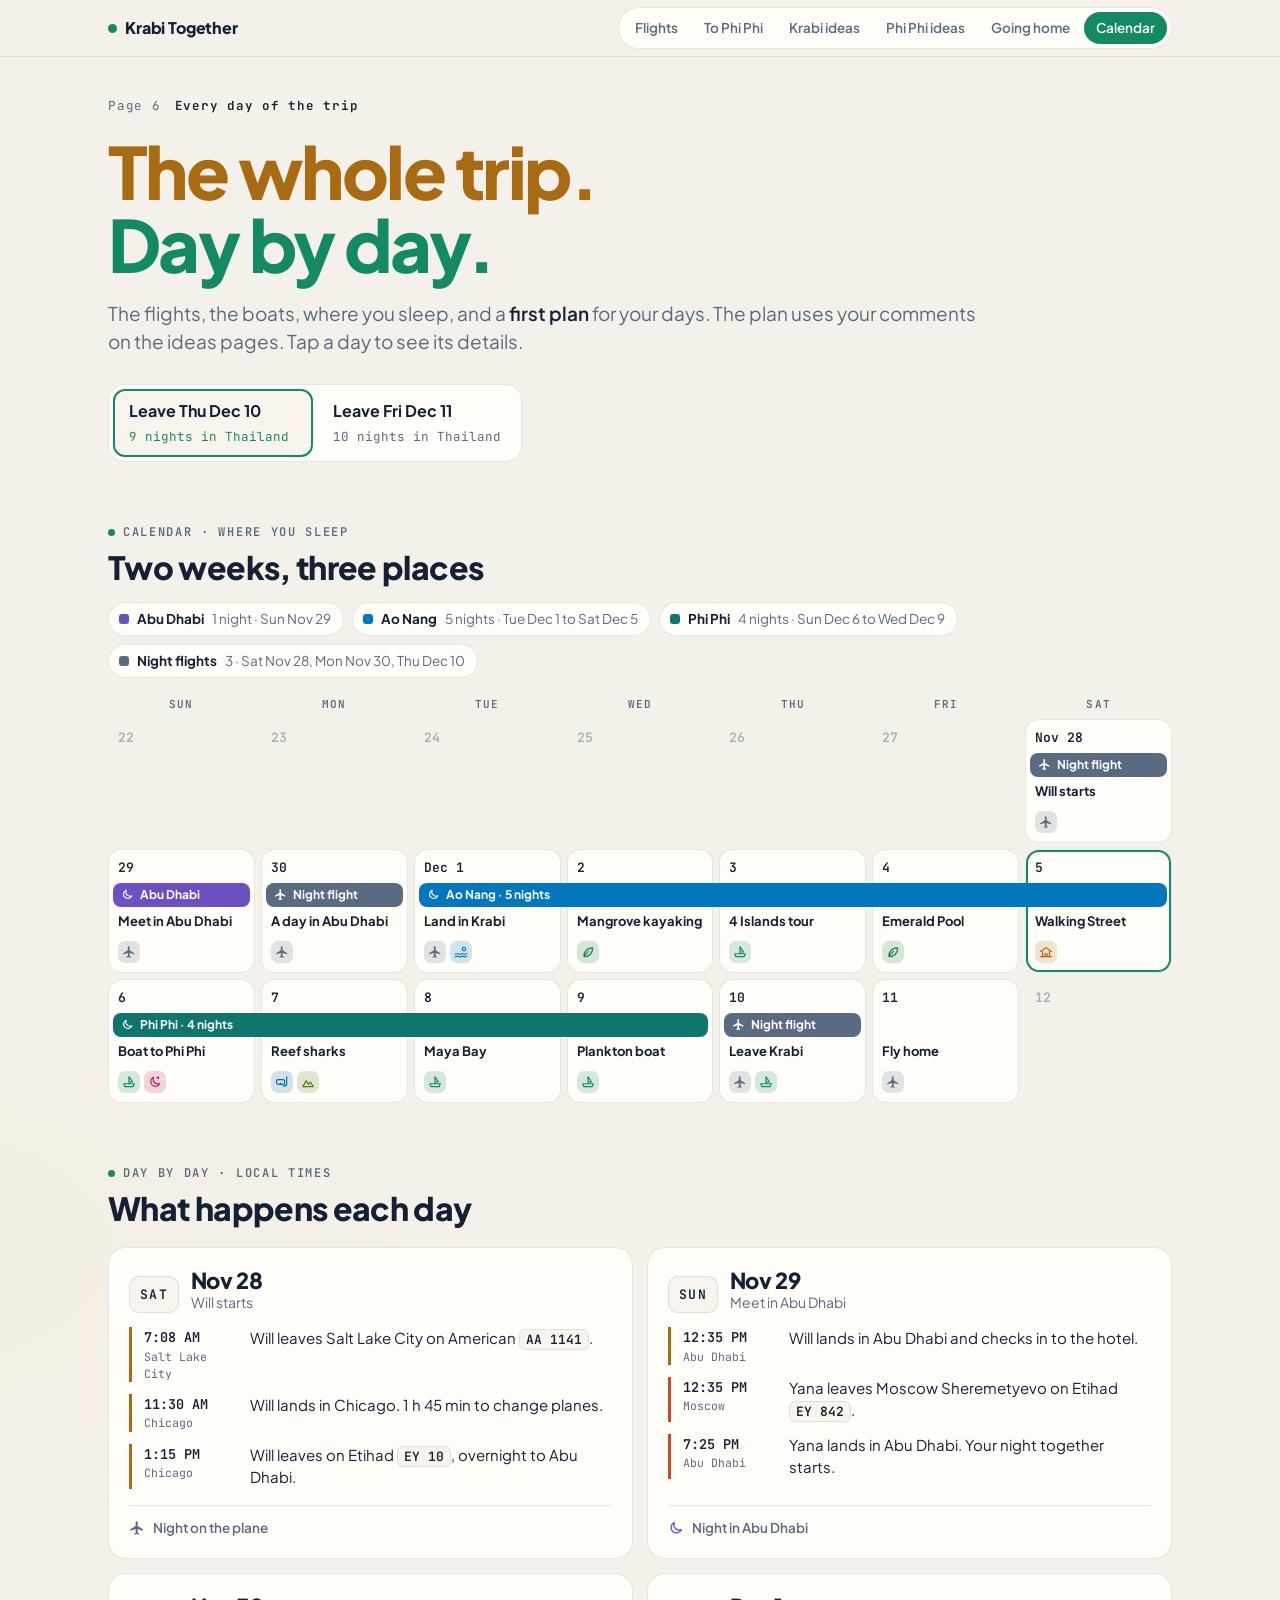
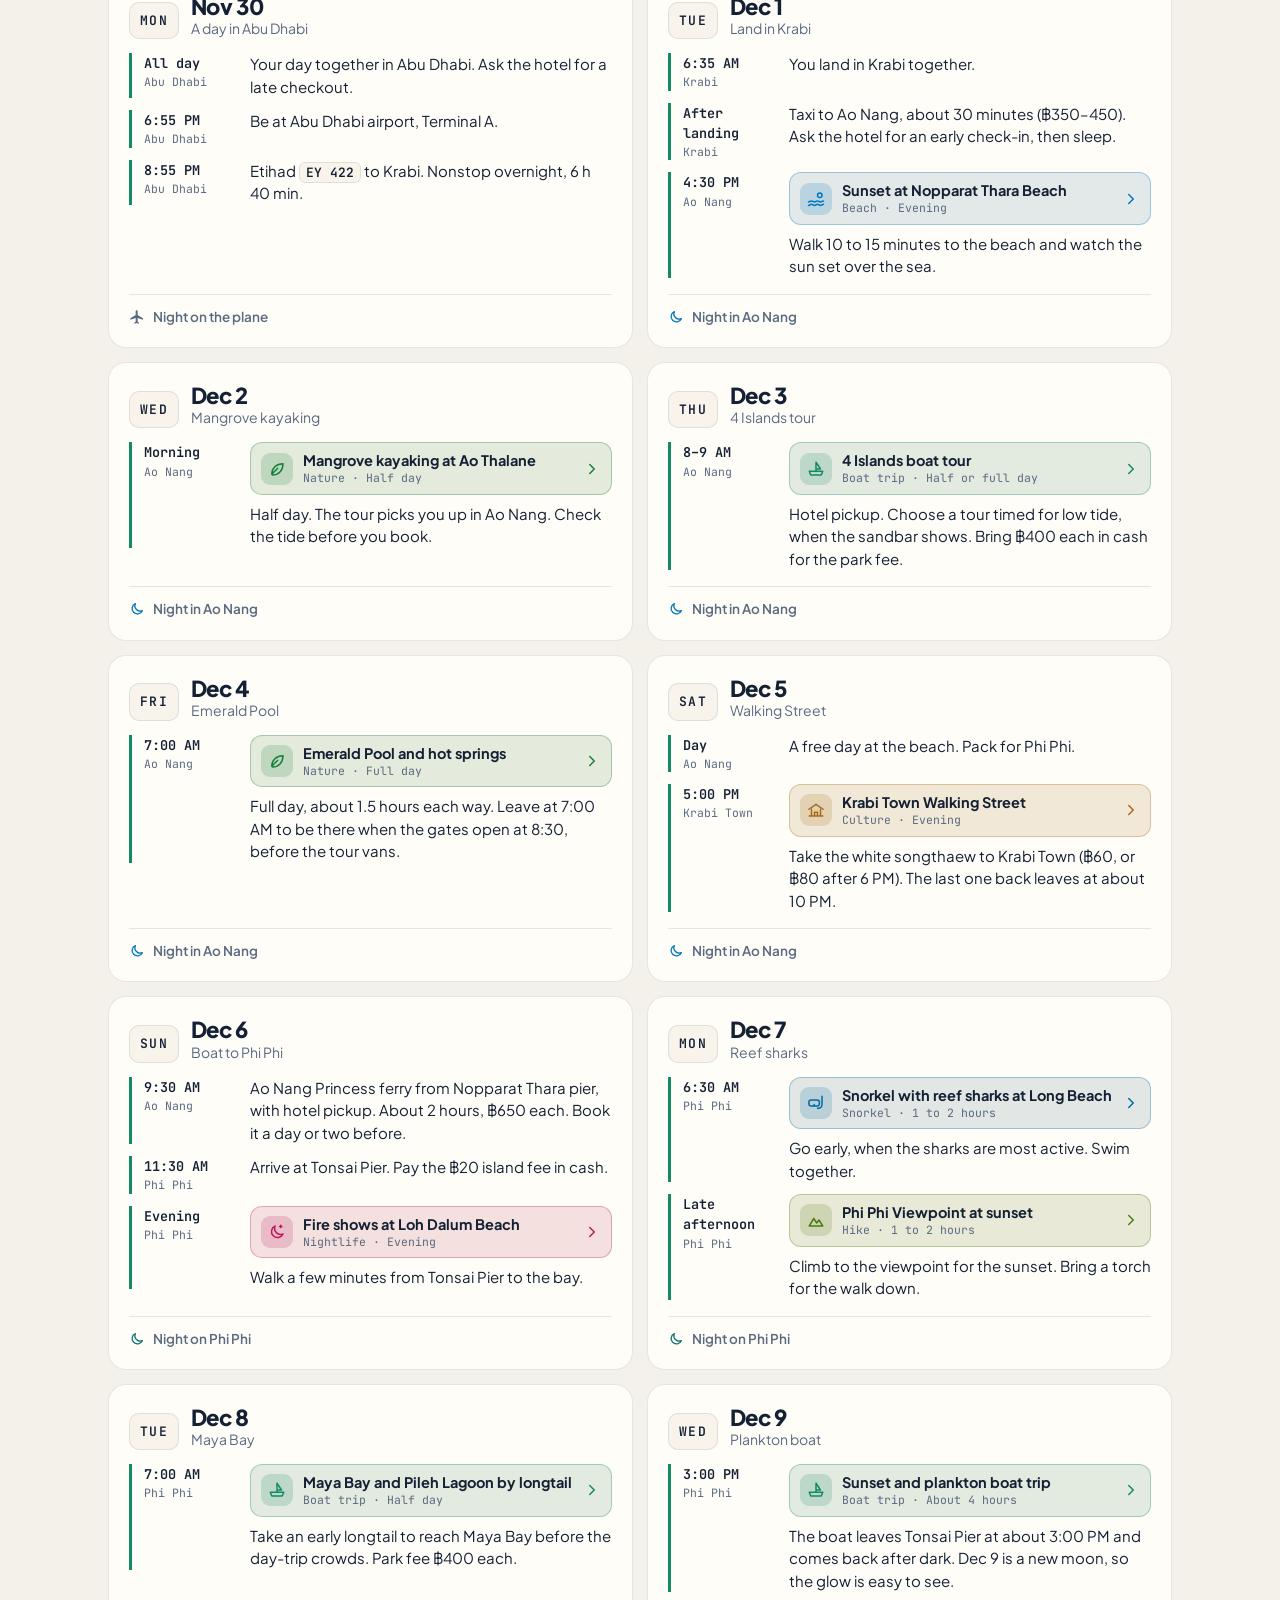
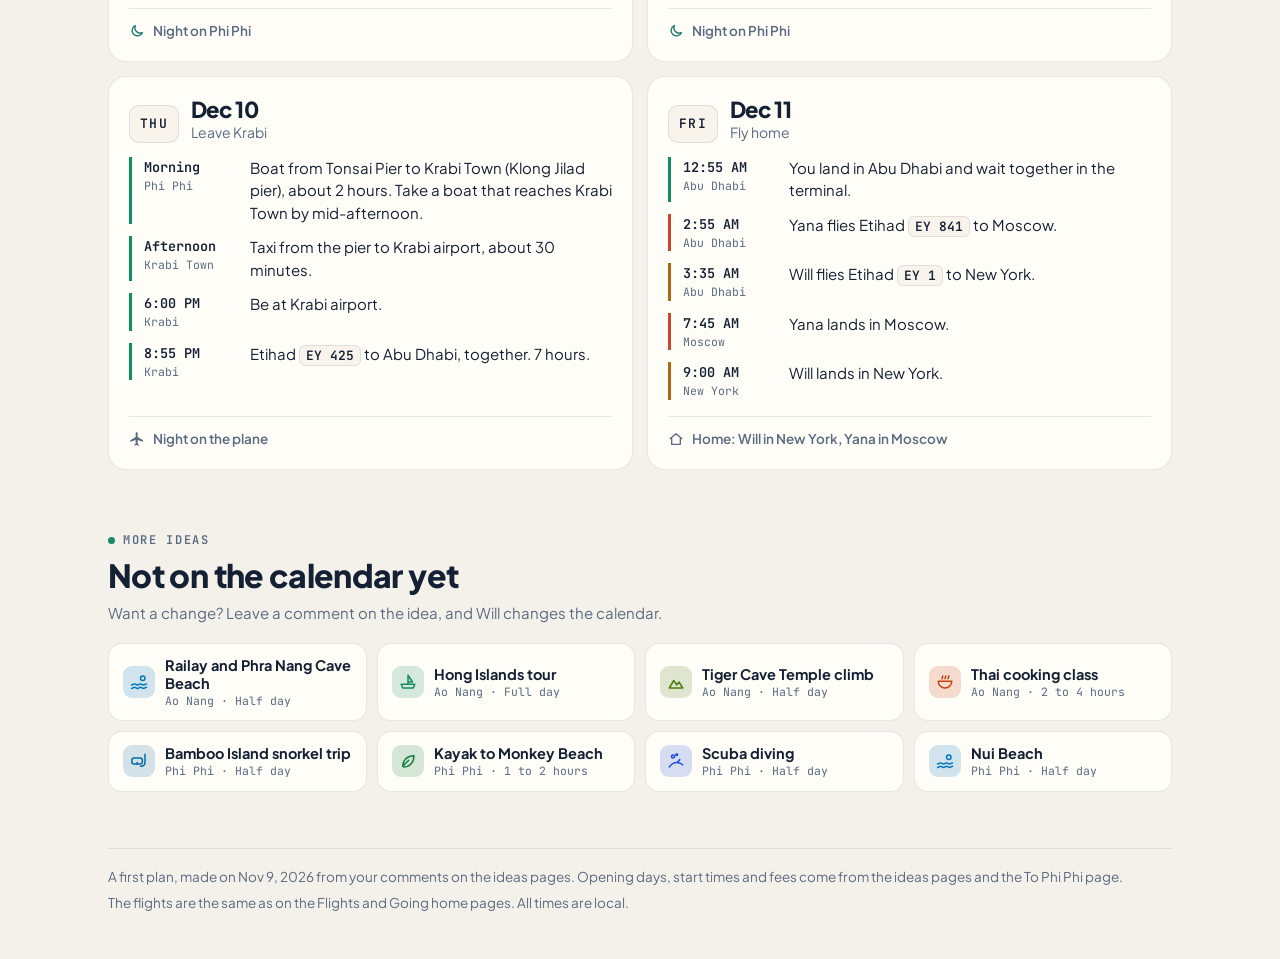
==== calendar.html @ 2e509f2d "Add a trip calendar page as the sixth tab calendar.html shows every day from Sat Nov 28 to the fligh" ====
<!DOCTYPE html>
<html lang="en">
<head>
<meta charset="UTF-8">
<meta name="viewport" content="width=device-width, initial-scale=1">
<meta name="color-scheme" content="dark light">
<meta name="robots" content="noindex, nofollow">
<title>Trip Calendar</title>
<link rel="preconnect" href="https://fonts.googleapis.com">
<link rel="preconnect" href="https://fonts.gstatic.com" crossorigin>
<link href="https://fonts.googleapis.com/css2?family=JetBrains+Mono:wght@400;600&family=Plus+Jakarta+Sans:wght@400;500;600;700;800&display=swap" rel="stylesheet">
<style>
  :root {
    --bg: #0a111e;
    --bg-glow: rgba(98, 227, 181, 0.07);
    --surface: #111b2c;
    --surface-2: #15223a;
    --border: rgba(255, 255, 255, 0.08);
    --text: #eaf0f8;
    --text-dim: #97a6bd;
    --will: #f5bd4f;
    --yana: #ff8466;
    --together: #62e3b5;
    --on-accent: #0a111e;
    --auh: #b69cff;
    --aonang: #4fc3f7;
    --phiphi: #2dd4bf;
    --air: #8796ad;
    --shadow: 0 18px 50px rgba(0, 0, 0, 0.35);
    --font: "Plus Jakarta Sans", ui-sans-serif, system-ui, -apple-system, "Segoe UI", sans-serif;
    --mono: "JetBrains Mono", ui-monospace, SFMono-Regular, Menlo, monospace;
  }
  @media (prefers-color-scheme: light) {
    :root {
      --bg: #f4f1ea;
      --bg-glow: rgba(19, 138, 100, 0.08);
      --surface: #fffdf8;
      --surface-2: #f8f4ec;
      --border: rgba(20, 32, 51, 0.10);
      --text: #142033;
      --text-dim: #5a6a80;
      --will: #a86b12;
      --yana: #c8492d;
      --together: #138a64;
      --on-accent: #ffffff;
      --auh: #6d4fc2;
      --aonang: #0277bd;
      --phiphi: #0f766e;
      --air: #5a6a80;
      --shadow: 0 18px 50px rgba(20, 32, 51, 0.12);
    }
  }

  * { box-sizing: border-box; }
  html { -webkit-text-size-adjust: 100%; }
  body {
    margin: 0; font-family: var(--font); color: var(--text); line-height: 1.5; padding-bottom: 40px;
    background:
      radial-gradient(1100px 520px at 78% -8%, var(--bg-glow), transparent 70%),
      radial-gradient(800px 420px at -10% 30%, rgba(245, 189, 79, 0.05), transparent 70%),
      var(--bg);
  }
  a { color: inherit; }
  button { font: inherit; }
  .wrap { max-width: 1120px; margin: 0 auto; padding: 0 16px; }
  @media (min-width: 720px) { .wrap { padding: 0 28px; } }
  h1, h2, h3 { margin: 0; letter-spacing: -0.02em; }
  h2 { font-size: clamp(24px, 3vw, 32px); font-weight: 800; line-height: 1.15; }
  code { font-family: var(--mono); font-size: 0.86em; font-weight: 600; padding: 1px 6px; border-radius: 6px; background: var(--surface-2); border: 1px solid var(--border); white-space: nowrap; }
  .section-label {
    display: inline-flex; align-items: center; gap: 8px;
    margin: 0 0 8px; font-family: var(--mono); font-size: 12px; font-weight: 600;
    letter-spacing: 0.14em; text-transform: uppercase; color: var(--text-dim);
  }
  .section-label::before { content: ""; width: 7px; height: 7px; border-radius: 50%; background: var(--together); }
  section { margin-top: 56px; min-width: 0; }
  .note { margin: 8px 0 0; max-width: 62ch; font-size: 15px; color: var(--text-dim); }

  /* Site nav (same on every page) */
  .site-nav { position: sticky; top: 0; z-index: 20; background: color-mix(in srgb, var(--bg) 82%, transparent); -webkit-backdrop-filter: blur(12px); backdrop-filter: blur(12px); border-bottom: 1px solid var(--border); }
  .site-nav__inner { display: flex; align-items: center; gap: 12px; height: 56px; }
  .brand { flex: none; font-weight: 800; letter-spacing: -0.01em; text-decoration: none; white-space: nowrap; }
  .brand::before { content: ""; display: inline-block; width: 9px; height: 9px; border-radius: 50%; background: var(--together); margin-right: 8px; vertical-align: 1px; }
  .tabs { margin-left: auto; min-width: 0; display: flex; gap: 2px; padding: 4px; border-radius: 999px; background: var(--surface); border: 1px solid var(--border); overflow-x: auto; scrollbar-width: none; }
  .tabs::-webkit-scrollbar { display: none; }
  .tabs a { flex: none; padding: 6px 12px; border-radius: 999px; font-size: 13.5px; font-weight: 600; text-decoration: none; color: var(--text-dim); white-space: nowrap; }
  .tabs a:hover { color: var(--text); }
  .tabs a[aria-current="page"] { background: var(--together); color: var(--on-accent); }
  @media (max-width: 760px) { .brand span { display: none; } }

  /* Hero */
  .hero { padding: 40px 0 0; }
  .kicker { margin: 0 0 18px; display: flex; flex-wrap: wrap; gap: 8px 14px; align-items: center; font-family: var(--mono); font-size: 12.5px; letter-spacing: 0.06em; color: var(--text-dim); }
  .kicker b { color: var(--text); font-weight: 600; }
  h1 { font-size: clamp(38px, 6.4vw, 72px); font-weight: 800; line-height: 1.02; letter-spacing: -0.035em; max-width: 16ch; }
  h1 .a { color: var(--will); }
  h1 .b { color: var(--together); }
  h1 .a, h1 .b { display: block; } /* one phrase per line, never one word alone */
  .lead { margin: 18px 0 0; max-width: 62ch; font-size: clamp(16px, 1.6vw, 19px); color: var(--text-dim); }
  .lead b { color: var(--text); font-weight: 600; }

  /* Leave Thursday or Friday (same switch as the Going home page) */
  .daypick { margin-top: 28px; display: inline-grid; grid-template-columns: repeat(2, minmax(0, 1fr)); gap: 4px; padding: 4px; border-radius: 16px; background: var(--surface); border: 1px solid var(--border); max-width: 100%; }
  .daypick button { cursor: pointer; text-align: left; padding: 10px 16px; border-radius: 12px; border: 0; color: var(--text-dim); background: transparent; min-width: 0; }
  .daypick button b { display: block; font-size: 16px; color: var(--text); font-weight: 700; }
  .daypick button span { font-family: var(--mono); font-size: 12.5px; }
  .daypick button[aria-pressed="true"] { background: var(--surface-2); box-shadow: inset 0 0 0 2px var(--together); }
  .daypick button[aria-pressed="true"] span { color: var(--together); }
  @media (max-width: 559px) {
    .daypick { display: grid; width: 100%; }
    .daypick button { padding: 10px 12px; }
    .daypick button span { font-size: 11.5px; white-space: nowrap; }
  }

  /* Places: the color of each night's band */
  .place-air { --c: var(--air); }
  .place-auh { --c: var(--auh); }
  .place-aonang { --c: var(--aonang); }
  .place-phiphi { --c: var(--phiphi); }
  .place-home { --c: var(--text-dim); }
  .stays { list-style: none; margin: 16px 0 0; padding: 0; display: flex; flex-wrap: wrap; gap: 8px; }
  .stays li { min-width: 0; display: inline-flex; align-items: center; gap: 8px; padding: 6px 12px 6px 10px; border-radius: 999px; background: var(--surface); border: 1px solid var(--border); font-size: 13.5px; }
  .stays i { flex: none; width: 10px; height: 10px; border-radius: 3px; background: var(--c); }
  .stays span { color: var(--text-dim); }
  .stays em { font-style: normal; }
  @media (max-width: 639px) { .stays em { display: none; } } /* the dates show in the calendar right below */

  /* Calendar grid. Cells and night bands share grid row 1, so a band lies across its cells under the dates. */
  .cal { margin-top: 18px; display: grid; gap: 6px; }
  .cal__head, .week { display: grid; grid-template-columns: repeat(7, minmax(0, 1fr)); gap: 6px; }
  .cal__head span { font-family: var(--mono); font-size: 11px; font-weight: 600; letter-spacing: 0.1em; text-transform: uppercase; color: var(--text-dim); text-align: center; }
  .week { --pad: 9px; --date-h: 18px; --band-h: 24px; --gap: 6px; }
  .cell {
    grid-row: 1; min-width: 0; min-height: 124px; padding: var(--pad); display: flex; flex-direction: column; gap: var(--gap);
    border-radius: 14px; border: 1px solid var(--border); background: var(--surface); color: var(--text); text-decoration: none;
    transition: border-color 0.15s ease, transform 0.15s ease;
  }
  a.cell:hover { border-color: color-mix(in srgb, var(--together) 55%, transparent); transform: translateY(-1px); }
  .cell--off { background: transparent; border-color: transparent; color: var(--text-dim); opacity: 0.5; }
  .cell--today { box-shadow: inset 0 0 0 2px var(--together); }
  .cell__date { flex: none; height: var(--date-h); line-height: var(--date-h); font-family: var(--mono); font-size: 13px; font-weight: 600; white-space: nowrap; overflow: hidden; }
  .cell__space { flex: none; height: var(--band-h); }
  .cell__title { font-size: 13px; font-weight: 700; line-height: 1.25; overflow-wrap: break-word; }
  .cell__icons { margin-top: auto; display: flex; flex-wrap: wrap; gap: 4px; }
  .ico { --c: var(--text-dim); width: 22px; height: 22px; border-radius: 7px; display: grid; place-items: center; background: color-mix(in srgb, var(--c) 18%, transparent); color: var(--c); }
  .ico svg { width: 14px; height: 14px; }
  .band {
    grid-row: 1; align-self: start; z-index: 1; pointer-events: none; min-width: 0;
    height: var(--band-h); margin: calc(1px + var(--pad) + var(--date-h) + var(--gap)) 5px 0; padding: 0 8px;
    display: flex; align-items: center; gap: 6px; border-radius: 8px; background: var(--c); color: var(--on-accent);
    font-size: 12px; font-weight: 700; white-space: nowrap; overflow: hidden;
  }
  .band svg { flex: none; width: 13px; height: 13px; }
  .band__label { overflow: hidden; text-overflow: ellipsis; }
  @media (max-width: 999px) { .band--one { justify-content: center; padding: 0; } .band--one .band__label { display: none; } }
  @media (max-width: 639px) {
    .cal, .cal__head, .week { gap: 3px; }
    .week { --pad: 4px; --date-h: 16px; --band-h: 18px; --gap: 4px; }
    .cal__head span { font-size: 9.5px; letter-spacing: 0.04em; }
    .cell { min-height: 76px; border-radius: 9px; }
    .cell__date { font-size: 11px; }
    .cell__title { display: none; }
    .cell__icons { gap: 2px; }
    .ico { width: 16px; height: 16px; border-radius: 5px; }
    .ico svg { width: 11px; height: 11px; }
    .band { margin-inline: 2px; padding: 0 5px; gap: 4px; border-radius: 6px; font-size: 10.5px; }
    .band svg { width: 11px; height: 11px; }
  }

  /* Day by day */
  .day-grid { margin-top: 20px; display: grid; grid-template-columns: 1fr; gap: 14px; }
  @media (min-width: 900px) { .day-grid { grid-template-columns: repeat(2, minmax(0, 1fr)); } }
  .day { min-width: 0; padding: 20px; border-radius: 18px; background: var(--surface); border: 1px solid var(--border); display: flex; flex-direction: column; scroll-margin-top: 72px; }
  .day:target { border-color: var(--together); box-shadow: 0 0 0 1px var(--together); }
  .day header { display: grid; grid-template-columns: auto 1fr; column-gap: 12px; align-items: end; margin-bottom: 14px; }
  .day__dow { grid-row: span 2; font-family: var(--mono); font-weight: 600; font-size: 13px; letter-spacing: 0.1em; text-transform: uppercase; padding: 8px 10px; border-radius: 10px; background: var(--surface-2); border: 1px solid var(--border); }
  .day__date { font-size: 22px; font-weight: 800; letter-spacing: -0.02em; line-height: 1.1; }
  .day__title { color: var(--text-dim); font-size: 14px; }
  .events { list-style: none; margin: 0 0 16px; padding: 0; display: grid; gap: 12px; }
  .ev { display: grid; grid-template-columns: 96px minmax(0, 1fr); gap: 10px; padding-left: 12px; border-left: 3px solid var(--c); }
  .ev--will { --c: var(--will); }
  .ev--yana { --c: var(--yana); }
  .ev--together { --c: var(--together); }
  .ev time { font-family: var(--mono); font-weight: 600; font-size: 13.5px; font-variant-numeric: tabular-nums; }
  .ev time small { display: block; color: var(--text-dim); font-weight: 400; font-size: 11.5px; }
  .ev__body { min-width: 0; display: grid; gap: 8px; align-content: start; }
  .ev p { margin: 0; font-size: 15px; overflow-wrap: break-word; }
  @media (max-width: 559px) { /* on a phone the time goes above the text, so the text and idea boxes get the full width */
    .ev { grid-template-columns: minmax(0, 1fr); gap: 6px; }
    .ev time small { display: inline; margin-left: 8px; }
  }
  .night { margin: auto 0 0; padding-top: 12px; border-top: 1px solid var(--border); display: flex; align-items: center; gap: 8px; font-size: 13.5px; font-weight: 600; color: var(--text-dim); }
  .night svg { flex: none; width: 16px; height: 16px; color: var(--c); }

  /* An idea on a day, and an idea not on the calendar yet: both open the idea and its comments */
  .idea, .chip { min-width: 0; display: flex; align-items: center; gap: 10px; text-decoration: none; color: var(--text); border-radius: 12px; }
  .idea { padding: 8px 10px; background: color-mix(in srgb, var(--c) 9%, var(--surface-2)); border: 1px solid color-mix(in srgb, var(--c) 32%, transparent); }
  .chip { padding: 12px 14px; border-radius: 14px; background: var(--surface); border: 1px solid var(--border); }
  .idea:hover, .chip:hover { border-color: color-mix(in srgb, var(--c) 65%, transparent); }
  .idea__icon { flex: none; width: 32px; height: 32px; border-radius: 9px; display: grid; place-items: center; background: color-mix(in srgb, var(--c) 18%, transparent); color: var(--c); }
  .idea__icon svg { width: 18px; height: 18px; }
  .idea__title { min-width: 0; font-size: 14.5px; font-weight: 700; line-height: 1.25; }
  .idea__title small { display: block; margin-top: 2px; font-family: var(--mono); font-size: 11.5px; font-weight: 400; color: var(--text-dim); }
  .idea__go { flex: none; margin-left: auto; color: var(--c); }
  .idea__go svg { display: block; width: 18px; height: 18px; }
  .more { margin-top: 18px; display: grid; grid-template-columns: 1fr; gap: 10px; }
  @media (min-width: 640px) { .more { grid-template-columns: repeat(2, minmax(0, 1fr)); } }
  @media (min-width: 980px) { .more { grid-template-columns: repeat(4, minmax(0, 1fr)); } }

  /* Idea tags: the same colors as the ideas pages */
  .tag-beach { --c: #4fc3f7; }
  .tag-boat-trip { --c: #62e3b5; }
  .tag-snorkel { --c: #38bdf8; }
  .tag-dive { --c: #60a5fa; }
  .tag-hike { --c: #a3e635; }
  .tag-nature { --c: #86efac; }
  .tag-culture { --c: #f5bd4f; }
  .tag-food { --c: #fb923c; }
  .tag-nightlife { --c: #f472b6; }
  @media (prefers-color-scheme: light) {
    .tag-beach { --c: #0277bd; } .tag-boat-trip { --c: #138a64; } .tag-snorkel { --c: #0369a1; } .tag-dive { --c: #1d4ed8; }
    .tag-hike { --c: #4d7c0f; } .tag-nature { --c: #15803d; } .tag-culture { --c: #a86b12; } .tag-food { --c: #c2410c; } .tag-nightlife { --c: #be185d; }
  }

  footer { margin-top: 56px; padding-top: 18px; border-top: 1px solid var(--border); color: var(--text-dim); font-size: 13.5px; }
  footer p { margin: 0 0 6px; }

  .reveal { animation: fadeUp 0.7s cubic-bezier(.2, .7, .2, 1) both; animation-delay: calc(var(--i, 0) * 90ms); }
  @keyframes fadeUp { from { opacity: 0; transform: translateY(14px); } to { opacity: 1; transform: none; } }
  @media (prefers-reduced-motion: reduce) { .reveal { animation: none; } .cell { transition: none; } }
</style>
</head>
<body>

<nav class="site-nav" aria-label="Trip pages">
  <div class="wrap site-nav__inner">
    <a class="brand" href="index.html"><span>Krabi Together</span></a>
    <div class="tabs">
      <a href="index.html">Flights</a>
      <a href="island.html">To Phi Phi</a>
      <a href="ideas-krabi.html">Krabi ideas</a>
      <a href="ideas-phiphi.html">Phi Phi ideas</a>
      <a href="home.html">Going home</a>
      <a href="calendar.html" aria-current="page">Calendar</a>
    </div>
  </div>
</nav>

<header class="hero">
  <div class="wrap">
    <p class="kicker reveal" style="--i:0"><span>Page 6</span><b>Every day of the trip</b></p>
    <h1 class="reveal" style="--i:1"><span class="a">The whole trip.</span> <span class="b">Day by day.</span></h1>
    <p class="lead reveal" style="--i:2">The flights, the boats, where you sleep, and a <b>first plan</b> for your days. The plan uses your comments on the ideas pages. Tap a day to see its details.</p>
    <div class="daypick reveal" style="--i:3" role="group" aria-label="Day you leave Krabi">
      <button type="button" data-leave="thu" aria-pressed="true"><b>Leave Thu Dec 10</b><span>9 nights in Thailand</span></button>
      <button type="button" data-leave="fri" aria-pressed="false"><b>Leave Fri Dec 11</b><span>10 nights in Thailand</span></button>
    </div>
  </div>
</header>

<main class="wrap">
  <section id="calendar" aria-labelledby="cal-title">
    <p class="section-label">Calendar · where you sleep</p>
    <h2 id="cal-title">Two weeks, three places</h2>
    <ul class="stays" id="stays"></ul>
    <div class="cal" id="cal"></div>
  </section>

  <section aria-labelledby="days-title">
    <p class="section-label">Day by day · local times</p>
    <h2 id="days-title">What happens each day</h2>
    <div class="day-grid" id="days"></div>
  </section>

  <section aria-labelledby="more-title">
    <p class="section-label">More ideas</p>
    <h2 id="more-title">Not on the calendar yet</h2>
    <p class="note">Want a change? Leave a comment on the idea, and Will changes the calendar.</p>
    <div class="more" id="more"></div>
  </section>

  <footer>
    <p>A first plan, made on Nov 9, 2026 from your comments on the ideas pages. Opening days, start times and fees come from the ideas pages and the To Phi Phi page.</p>
    <p>The flights are the same as on the Flights and Going home pages. All times are local.</p>
  </footer>
</main>

<script>
(() => {
  'use strict';
  const log = (...a) => console.log('[calendar]', ...a);
  const fail = (...a) => console.error('[calendar]', ...a);
  const boot = performance.now();
  log('init: start');
  const tabs = document.querySelector('.tabs'), current = tabs && tabs.querySelector('[aria-current="page"]');
  if (current) tabs.scrollLeft = current.offsetLeft - (tabs.clientWidth - current.clientWidth) / 2;

  // ---------- Facts ----------
  const DAY_MS = 86400000;
  const TZ = { SLC: 'America/Denver', ORD: 'America/Chicago', SVO: 'Europe/Moscow', AUH: 'Asia/Dubai', KBV: 'Asia/Bangkok', JFK: 'America/New_York' };
  const CITY = { SLC: 'Salt Lake City', ORD: 'Chicago', SVO: 'Moscow', AUH: 'Abu Dhabi', KBV: 'Krabi', JFK: 'New York' };
  const PLACES = {
    air: { name: 'Night flight', night: 'Night on the plane' },
    auh: { name: 'Abu Dhabi', night: 'Night in Abu Dhabi' },
    aonang: { name: 'Ao Nang', night: 'Night in Ao Nang' },
    phiphi: { name: 'Phi Phi', night: 'Night on Phi Phi' },
  };
  // slug: [ideas page, title, tag, time], as on ideas-krabi.html and ideas-phiphi.html.
  const IDEAS = {
    'railay': ['krabi', 'Railay and Phra Nang Cave Beach', 'Beach', 'Half day'],
    'four-islands': ['krabi', '4 Islands boat tour', 'Boat trip', 'Half or full day'],
    'hong-islands': ['krabi', 'Hong Islands tour', 'Boat trip', 'Full day'],
    'tiger-cave-temple': ['krabi', 'Tiger Cave Temple climb', 'Hike', 'Half day'],
    'emerald-pool': ['krabi', 'Emerald Pool and hot springs', 'Nature', 'Full day'],
    'walking-street': ['krabi', 'Krabi Town Walking Street', 'Culture', 'Evening'],
    'mangrove-kayak': ['krabi', 'Mangrove kayaking at Ao Thalane', 'Nature', 'Half day'],
    'cooking-class': ['krabi', 'Thai cooking class', 'Food', '2 to 4 hours'],
    'nopparat-thara-sunset': ['krabi', 'Sunset at Nopparat Thara Beach', 'Beach', 'Evening'],
    'maya-bay-pileh': ['phiphi', 'Maya Bay and Pileh Lagoon by longtail', 'Boat trip', 'Half day'],
    'viewpoint-sunset': ['phiphi', 'Phi Phi Viewpoint at sunset', 'Hike', '1 to 2 hours'],
    'bamboo-island': ['phiphi', 'Bamboo Island snorkel trip', 'Snorkel', 'Half day'],
    'monkey-beach-kayak': ['phiphi', 'Kayak to Monkey Beach', 'Nature', '1 to 2 hours'],
    'scuba-diving': ['phiphi', 'Scuba diving', 'Dive', 'Half day'],
    'long-beach-snorkel': ['phiphi', 'Snorkel with reef sharks at Long Beach', 'Snorkel', '1 to 2 hours'],
    'loh-dalum-fire-show': ['phiphi', 'Fire shows at Loh Dalum Beach', 'Nightlife', 'Evening'],
    'sunset-plankton': ['phiphi', 'Sunset and plankton boat trip', 'Boat trip', 'About 4 hours'],
    'nui-beach': ['phiphi', 'Nui Beach', 'Beach', 'Half day'],
  };

  // Flights in UTC, the same as on the Flights page. Each flight gives two events: it leaves, and it lands.
  const OUT_FLIGHTS = [
    { who: 'will', flight: 'AA 1141', from: 'SLC', to: 'ORD', dep: '2026-11-28T14:08:00Z', arr: '2026-11-28T17:30:00Z',
      depText: 'Will leaves Salt Lake City on American <code>AA 1141</code>.', arrText: 'Will lands in Chicago. 1 h 45 min to change planes.' },
    { who: 'will', flight: 'EY 10', from: 'ORD', to: 'AUH', dep: '2026-11-28T19:15:00Z', arr: '2026-11-29T08:35:00Z',
      depText: 'Will leaves on Etihad <code>EY 10</code>, overnight to Abu Dhabi.', arrText: 'Will lands in Abu Dhabi and checks in to the hotel.' },
    { who: 'yana', flight: 'EY 842', from: 'SVO', to: 'AUH', dep: '2026-11-29T09:35:00Z', arr: '2026-11-29T15:25:00Z',
      depText: 'Yana leaves Moscow Sheremetyevo on Etihad <code>EY 842</code>.', arrText: 'Yana lands in Abu Dhabi. Your night together starts.' },
    { who: 'together', flight: 'EY 422', from: 'AUH', to: 'KBV', dep: '2026-11-30T16:55:00Z', arr: '2026-11-30T23:35:00Z',
      depText: 'Etihad <code>EY 422</code> to Krabi. Nonstop overnight, 6 h 40 min.', arrText: 'You land in Krabi together.' },
  ];

  // The days between the flights: a first plan from your comments on the ideas pages (Nov 7).
  // Walking Street is open Friday to Sunday only. Dec 9 is a new moon, the best night for the plankton glow.
  const PLAN = [
    { t: '2026-11-30T10:00:00+04:00', label: 'All day', tz: 'AUH', text: 'Your day together in Abu Dhabi. Ask the hotel for a late checkout.' },
    { t: '2026-11-30T18:55:00+04:00', tz: 'AUH', text: 'Be at Abu Dhabi airport, Terminal A.' },
    { t: '2026-12-01T07:15:00+07:00', label: 'After landing', tz: 'KBV', where: 'Krabi', text: 'Taxi to Ao Nang, about 30 minutes (฿350–450). Ask the hotel for an early check-in, then sleep.' },
    { t: '2026-12-01T16:30:00+07:00', tz: 'KBV', where: 'Ao Nang', idea: 'nopparat-thara-sunset', text: 'Walk 10 to 15 minutes to the beach and watch the sun set over the sea.' },
    { t: '2026-12-02T09:00:00+07:00', label: 'Morning', tz: 'KBV', where: 'Ao Nang', idea: 'mangrove-kayak', text: 'Half day. The tour picks you up in Ao Nang. Check the tide before you book.' },
    { t: '2026-12-03T08:00:00+07:00', label: '8–9 AM', tz: 'KBV', where: 'Ao Nang', idea: 'four-islands', text: 'Hotel pickup. Choose a tour timed for low tide, when the sandbar shows. Bring ฿400 each in cash for the park fee.' },
    { t: '2026-12-04T07:00:00+07:00', tz: 'KBV', where: 'Ao Nang', idea: 'emerald-pool', text: 'Full day, about 1.5 hours each way. Leave at 7:00 AM to be there when the gates open at 8:30, before the tour vans.' },
    { t: '2026-12-05T10:00:00+07:00', label: 'Day', tz: 'KBV', where: 'Ao Nang', text: 'A free day at the beach. Pack for Phi Phi.' },
    { t: '2026-12-05T17:00:00+07:00', tz: 'KBV', where: 'Krabi Town', idea: 'walking-street', text: 'Take the white songthaew to Krabi Town (฿60, or ฿80 after 6 PM). The last one back leaves at about 10 PM.' },
    { t: '2026-12-06T09:30:00+07:00', tz: 'KBV', where: 'Ao Nang', boat: true, text: 'Ao Nang Princess ferry from Nopparat Thara pier, with hotel pickup. About 2 hours, ฿650 each. Book it a day or two before.' },
    { t: '2026-12-06T11:30:00+07:00', tz: 'KBV', where: 'Phi Phi', text: 'Arrive at Tonsai Pier. Pay the ฿20 island fee in cash.' },
    { t: '2026-12-06T20:00:00+07:00', label: 'Evening', tz: 'KBV', where: 'Phi Phi', idea: 'loh-dalum-fire-show', text: 'Walk a few minutes from Tonsai Pier to the bay.' },
    { t: '2026-12-07T06:30:00+07:00', tz: 'KBV', where: 'Phi Phi', idea: 'long-beach-snorkel', text: 'Go early, when the sharks are most active. Swim together.' },
    { t: '2026-12-07T17:00:00+07:00', label: 'Late afternoon', tz: 'KBV', where: 'Phi Phi', idea: 'viewpoint-sunset', text: 'Climb to the viewpoint for the sunset. Bring a torch for the walk down.' },
    { t: '2026-12-08T07:00:00+07:00', tz: 'KBV', where: 'Phi Phi', idea: 'maya-bay-pileh', text: 'Take an early longtail to reach Maya Bay before the day-trip crowds. Park fee ฿400 each.' },
    { t: '2026-12-09T15:00:00+07:00', tz: 'KBV', where: 'Phi Phi', idea: 'sunset-plankton', text: 'The boat leaves Tonsai Pier at about 3:00 PM and comes back after dark. Dec 9 is a new moon, so the glow is easy to see.' },
  ];

  // The last day, written for Thursday. Leaving on Friday moves all of it one day later, as on the Going home page.
  const LEAVE = [
    { t: '2026-12-10T09:00:00+07:00', label: 'Morning', tz: 'KBV', where: 'Phi Phi', boat: true, text: 'Boat from Tonsai Pier to Krabi Town (Klong Jilad pier), about 2 hours. Take a boat that reaches Krabi Town by mid-afternoon.' },
    { t: '2026-12-10T14:00:00+07:00', label: 'Afternoon', tz: 'KBV', where: 'Krabi Town', text: 'Taxi from the pier to Krabi airport, about 30 minutes.' },
    { t: '2026-12-10T18:00:00+07:00', tz: 'KBV', text: 'Be at Krabi airport.' },
    { who: 'together', flight: 'EY 425', from: 'KBV', to: 'AUH', dep: '2026-12-10T13:55:00Z', arr: '2026-12-10T20:55:00Z',
      depText: 'Etihad <code>EY 425</code> to Abu Dhabi, together. 7 hours.', arrText: 'You land in Abu Dhabi and wait together in the terminal.' },
    { who: 'yana', flight: 'EY 841', from: 'AUH', to: 'SVO', dep: '2026-12-10T22:55:00Z', arr: '2026-12-11T04:45:00Z',
      depText: 'Yana flies Etihad <code>EY 841</code> to Moscow.', arrText: 'Yana lands in Moscow.' },
    { who: 'will', flight: 'EY 1', from: 'AUH', to: 'JFK', dep: '2026-12-10T23:35:00Z', arr: '2026-12-11T14:00:00Z',
      depText: 'Will flies Etihad <code>EY 1</code> to New York.', arrText: 'Will lands in New York.' },
  ];

  // Where you sleep each night. The last day has no night: you are home.
  const NIGHTS = {
    '2026-11-28': 'air', '2026-11-29': 'auh', '2026-11-30': 'air',
    '2026-12-01': 'aonang', '2026-12-02': 'aonang', '2026-12-03': 'aonang', '2026-12-04': 'aonang', '2026-12-05': 'aonang',
    '2026-12-06': 'phiphi', '2026-12-07': 'phiphi', '2026-12-08': 'phiphi', '2026-12-09': 'phiphi',
  };
  const TITLES = {
    '2026-11-28': 'Will starts', '2026-11-29': 'Meet in Abu Dhabi', '2026-11-30': 'A day in Abu Dhabi',
    '2026-12-01': 'Land in Krabi', '2026-12-02': 'Mangrove kayaking', '2026-12-03': '4 Islands tour', '2026-12-04': 'Emerald Pool',
    '2026-12-05': 'Walking Street', '2026-12-06': 'Boat to Phi Phi', '2026-12-07': 'Reef sharks', '2026-12-08': 'Maya Bay', '2026-12-09': 'Plankton boat',
  };
  const ENDS = {
    thu: { shift: 0, nights: { '2026-12-10': 'air' }, titles: { '2026-12-10': 'Leave Krabi', '2026-12-11': 'Fly home' }, extra: [] },
    fri: {
      shift: DAY_MS,
      nights: { '2026-12-10': 'phiphi', '2026-12-11': 'air' },
      titles: { '2026-12-10': 'Free day on Phi Phi', '2026-12-11': 'Leave Krabi', '2026-12-12': 'Fly home' },
      extra: [{ t: '2026-12-10T10:00:00+07:00', label: 'All day', tz: 'KBV', where: 'Phi Phi', text: 'A free day on Phi Phi. Rest, or pick an idea from the list at the bottom.' }],
    },
  };

  // ---------- Dates ----------
  const fmtCache = new Map();
  const formatter = (tz, opts) => {
    const key = tz + JSON.stringify(opts);
    if (!fmtCache.has(key)) fmtCache.set(key, new Intl.DateTimeFormat('en-US', { timeZone: tz, ...opts }));
    return fmtCache.get(key);
  };
  const dateIn = (ts, tz) => {
    const p = Object.fromEntries(formatter(tz, { year: 'numeric', month: '2-digit', day: '2-digit' }).formatToParts(ts).map(x => [x.type, x.value]));
    return `${p.year}-${p.month}-${p.day}`;
  };
  const timeIn = (ts, tz) => formatter(tz, { hour: 'numeric', minute: '2-digit' }).format(ts);
  const noon = iso => Date.parse(iso + 'T12:00:00Z');
  const addDays = (iso, n) => new Date(noon(iso) + n * DAY_MS).toISOString().slice(0, 10);
  const weekday = iso => new Date(noon(iso)).getUTCDay(); // 0 = Sunday
  const dow = iso => formatter('UTC', { weekday: 'short' }).format(noon(iso));
  const md = iso => formatter('UTC', { month: 'short', day: 'numeric' }).format(noon(iso));
  const pad = n => String(n).padStart(2, '0');
  const now = new Date();
  const today = `${now.getFullYear()}-${pad(now.getMonth() + 1)}-${pad(now.getDate())}`; // the device's own date: during the trip, the local day

  // ---------- Build one version of the trip ----------
  function build(leave) {
    const end = ENDS[leave];
    // Flights in the same shape as window.TRIP_LEGS on the Flights and Going home pages (dep and arr in ms, UTC).
    const legs = [...OUT_FLIGHTS.map(f => [f, 0]), ...LEAVE.filter(e => e.dep).map(f => [f, end.shift])]
      .map(([f, shift]) => ({ ...f, dep: Date.parse(f.dep) + shift, arr: Date.parse(f.arr) + shift }));
    const typed = (e, shift) => ({ ts: Date.parse(e.t) + shift, tz: e.tz, where: e.where, label: e.label, who: 'together', html: e.text, idea: e.idea, kind: e.boat ? 'boat' : e.idea ? 'idea' : 'note' });
    const events = [
      ...legs.flatMap(l => [
        { ts: l.dep, tz: l.from, who: l.who, html: l.depText, kind: 'flight' },
        { ts: l.arr, tz: l.to, who: l.who, html: l.arrText, kind: 'flight' },
      ]),
      ...PLAN.map(e => typed(e, 0)),
      ...end.extra.map(e => typed(e, 0)),
      ...LEAVE.filter(e => !e.dep).map(e => typed(e, end.shift)),
    ]
      .map(e => ({ ...e, date: dateIn(e.ts, TZ[e.tz]), time: e.label || timeIn(e.ts, TZ[e.tz]), where: e.where || CITY[e.tz] }))
      .sort((a, b) => a.ts - b.ts);
    const nights = { ...NIGHTS, ...end.nights }, titles = { ...TITLES, ...end.titles };
    const days = [];
    for (let d = events[0].date; d <= events[events.length - 1].date; d = addDays(d, 1)) {
      days.push({ date: d, title: titles[d] || '', night: nights[d] || null, events: events.filter(e => e.date === d) });
    }
    // A run is a stretch of nights in one place; its band shows the place and the number of nights.
    let run = 0;
    days.forEach((d, i) => { d.run = d.night ? (i > 0 && days[i - 1].night === d.night ? run : ++run) : 0; });
    days.forEach(d => { d.runNights = d.run ? days.filter(x => x.run === d.run).length : 0; });
    return { leave, days, legs };
  }

  // Rules the plan must keep. A broken rule logs an error, and krabi-trip.check.cjs fails on console errors.
  function selfCheck(trip) {
    const problems = [], placed = new Set();
    trip.days.forEach((d, i) => {
      if (!d.title) problems.push(`${d.date} has no title`);
      if (!d.night && i < trip.days.length - 1) problems.push(`${d.date} has no place to sleep`);
      d.events.forEach(e => {
        if (!e.idea) return;
        if (!IDEAS[e.idea]) problems.push(`${d.date}: no idea "${e.idea}" on the ideas pages`);
        if (placed.has(e.idea)) problems.push(`${d.date}: "${e.idea}" is on the calendar twice`);
        placed.add(e.idea);
        if (e.idea === 'walking-street' && ![5, 6, 0].includes(weekday(d.date))) problems.push(`${d.date}: Walking Street is open Friday to Sunday only`);
        const place = IDEAS[e.idea] && IDEAS[e.idea][0], night = d.night === 'air' && i > 0 ? trip.days[i - 1].night : d.night;
        if (place && night !== (place === 'krabi' ? 'aonang' : 'phiphi')) problems.push(`${d.date}: "${e.idea}" is not where you sleep that night`);
      });
    });
    if (trip.days[trip.days.length - 1].night) problems.push('the last day has a night away from home');
    problems.forEach(p => fail('self-check:', p, { leave: trip.leave }));
    log('self-check', { leave: trip.leave, days: trip.days.length, problems: problems.length });
  }

  // ---------- Icons ----------
  const ICON_PATHS = {
    'Beach': '<circle cx="17" cy="7" r="3"/><path d="M2 16c2 0 2-1.5 4-1.5S8 16 10 16s2-1.5 4-1.5 2 1.5 4 1.5 2-1.5 4-1.5M2 20.5c2 0 2-1.5 4-1.5s2 1.5 4 1.5 2-1.5 4-1.5 2 1.5 4 1.5 2-1.5 4-1.5"/>',
    'Boat trip': '<path d="M3 15l2 5h14l2-5z"/><path d="M12 3v12M12 3l6 9h-6"/>',
    'Snorkel': '<rect x="2.5" y="8" width="14" height="8" rx="3"/><path d="M9.5 16v-2M20 3v11a5 5 0 0 1-5 5h-1"/>',
    'Dive': '<circle cx="8" cy="6" r="2"/><circle cx="13" cy="3.5" r="1.2"/><path d="M3 20c3-4 6-6 10-6 3 0 5 1 8 3M14 14l3-4"/>',
    'Hike': '<path d="M3 20l6-10 4 6 3-4 5 8z"/>',
    'Nature': '<path d="M5 19C5 11 11 5 20 5c0 9-6 15-14 15M5 19l8-8"/>',
    'Culture': '<path d="M3 20h18M6 20v-9M18 20v-9M10 20v-5h4v5M2.5 11 12 4.5 21.5 11"/>',
    'Food': '<path d="M3 11h18a9 9 0 0 1-18 0zM8 7.5c0-1.2 1-2 1-3.5M12 7.5c0-1.2 1-2 1-3.5M16 7.5c0-1.2 1-2 1-3.5"/>',
    'Nightlife': '<path d="M20 14.5A8 8 0 0 1 9.5 4a8 8 0 1 0 10.5 10.5z"/><path d="M17 3v3M15.5 4.5h3"/>',
  };
  const stroke = paths => `<svg viewBox="0 0 24 24" fill="none" stroke="currentColor" stroke-width="2" stroke-linecap="round" stroke-linejoin="round" aria-hidden="true">${paths}</svg>`;
  const PLANE = '<svg viewBox="0 0 24 24" aria-hidden="true"><path fill="currentColor" d="M21 16v-2l-8-5V3.5c0-.83-.67-1.5-1.5-1.5S10 2.67 10 3.5V9l-8 5v2l8-2.5V19l-2 1.5V22l3.5-1 3.5 1v-1.5L13 19v-5.5l8 2.5z"/></svg>';
  const MOON = stroke('<path d="M20 14.5A8 8 0 0 1 9.5 4a8 8 0 1 0 10.5 10.5z"/>');
  const HOUSE = stroke('<path d="M3 11.5 12 4l9 7.5M5.5 9.5V20h13V9.5"/>');
  const CHEVRON = stroke('<path d="M9 6l6 6-6 6"/>');
  const tagIcon = tag => stroke(ICON_PATHS[tag] || ICON_PATHS.Nature);
  const tagClass = tag => `tag-${String(tag).toLowerCase().replace(/\s+/g, '-')}`;
  const esc = s => String(s).replace(/[&<>"']/g, c => ({ '&': '&amp;', '<': '&lt;', '>': '&gt;', '"': '&quot;', "'": '&#39;' })[c]);
  const ideaHref = slug => `ideas-${IDEAS[slug][0]}.html#${slug}`; // the ideas page opens this idea and its comments
  const nightText = d => (d.night ? PLACES[d.night].night : 'Home: Will in New York, Yana in Moscow');

  // ---------- Render ----------
  const $ = id => document.getElementById(id);

  function renderStays(trip) {
    const runs = [];
    trip.days.filter(d => d.night).forEach(d => {
      const last = runs[runs.length - 1];
      if (last && last.run === d.run) last.dates.push(d.date); else runs.push({ run: d.run, night: d.night, dates: [d.date] });
    });
    const when = dates => dates.length === 1 ? `${dow(dates[0])} ${md(dates[0])}` : `${dow(dates[0])} ${md(dates[0])} to ${dow(dates[dates.length - 1])} ${md(dates[dates.length - 1])}`;
    const air = runs.filter(r => r.night === 'air');
    $('stays').innerHTML = runs.filter(r => r.night !== 'air').map(r =>
      `<li class="place-${r.night}"><i></i><b>${PLACES[r.night].name}</b><span>${r.dates.length} night${r.dates.length === 1 ? '' : 's'}<em> · ${when(r.dates)}</em></span></li>`).join('')
      + `<li class="place-air"><i></i><b>Night flights</b><span>${air.length}<em> · ${air.map(r => `${dow(r.dates[0])} ${md(r.dates[0])}`).join(', ')}</em></span></li>`;
  }

  function renderCalendar(trip) {
    const byDate = new Map(trip.days.map(d => [d.date, d]));
    const first = trip.days[0].date, last = trip.days[trip.days.length - 1].date;
    const start = addDays(first, -weekday(first)), stop = addDays(last, 6 - weekday(last));
    let html = '<div class="cal__head" aria-hidden="true">' + ['Sun', 'Mon', 'Tue', 'Wed', 'Thu', 'Fri', 'Sat'].map(d => `<span>${d}</span>`).join('') + '</div>';
    for (let w = start; w <= stop; w = addDays(w, 7)) {
      const week = Array.from({ length: 7 }, (_, i) => addDays(w, i));
      html += '<div class="week">';
      week.forEach((d, i) => {
        const day = byDate.get(d);
        const label = d === first || d.endsWith('-01') ? md(d) : String(Number(d.slice(8)));
        if (!day) { html += `<span class="cell cell--off" style="grid-column:${i + 1}" aria-hidden="true"><span class="cell__date">${label}</span></span>`; return; }
        const icons = [];
        if (day.events.some(e => e.kind === 'flight')) icons.push(`<span class="ico">${PLANE}</span>`);
        if (day.events.some(e => e.kind === 'boat')) icons.push(`<span class="ico tag-boat-trip">${tagIcon('Boat trip')}</span>`);
        day.events.filter(e => e.idea).forEach(e => icons.push(`<span class="ico ${tagClass(IDEAS[e.idea][2])}">${tagIcon(IDEAS[e.idea][2])}</span>`));
        const aria = `${dow(d)} ${md(d)}: ${day.title}. ${nightText(day)}.`;
        html += `<a class="cell${d === today ? ' cell--today' : ''}" style="grid-column:${i + 1}" href="#d-${d}" aria-label="${esc(aria)}">`
          + `<span class="cell__date">${label}</span><span class="cell__space"></span><span class="cell__title">${esc(day.title)}</span><span class="cell__icons">${icons.join('')}</span></a>`;
      });
      for (let i = 0; i < 7;) {
        const day = byDate.get(week[i]);
        if (!day || !day.night) { i++; continue; }
        let span = 1;
        while (i + span < 7 && byDate.get(week[i + span]) && byDate.get(week[i + span]).run === day.run) span++;
        const label = day.night === 'air' ? PLACES.air.name : `${PLACES[day.night].name}${day.runNights > 1 ? ` · ${day.runNights} nights` : ''}`;
        html += `<span class="band place-${day.night}${span === 1 ? ' band--one' : ''}" style="grid-column:${i + 1} / span ${span}" aria-hidden="true">${day.night === 'air' ? PLANE : MOON}<span class="band__label">${esc(label)}</span></span>`;
        i += span;
      }
      html += '</div>';
    }
    $('cal').innerHTML = html;
  }

  function ideaLink(slug) {
    const [page, title, tag, time] = IDEAS[slug];
    return `<a class="idea ${tagClass(tag)}" href="${ideaHref(slug)}"><span class="idea__icon">${tagIcon(tag)}</span>`
      + `<span class="idea__title">${esc(title)}<small>${esc(tag)} · ${esc(time)}</small></span><span class="idea__go">${CHEVRON}</span></a>`;
  }

  function renderDays(trip) {
    $('days').innerHTML = trip.days.map(d => `
      <article class="day" id="d-${d.date}">
        <header><span class="day__dow">${dow(d.date)}</span><span class="day__date">${md(d.date)}</span><span class="day__title">${esc(d.title)}</span></header>
        <ol class="events">${d.events.map(e => `<li class="ev ev--${e.who}"><time>${esc(e.time)}<small>${esc(e.where)}</small></time><div class="ev__body">${e.idea ? ideaLink(e.idea) : ''}<p>${e.html}</p></div></li>`).join('')}</ol>
        <p class="night place-${d.night || 'home'}">${d.night === 'air' ? PLANE : d.night ? MOON : HOUSE}${nightText(d)}</p>
      </article>`).join('');
  }

  function renderMore(trip) {
    const placed = new Set(trip.days.flatMap(d => d.events.map(e => e.idea).filter(Boolean)));
    $('more').innerHTML = Object.keys(IDEAS).filter(slug => !placed.has(slug)).map(slug => {
      const [page, title, tag, time] = IDEAS[slug];
      return `<a class="chip ${tagClass(tag)}" href="${ideaHref(slug)}"><span class="idea__icon">${tagIcon(tag)}</span>`
        + `<span class="idea__title">${esc(title)}<small>${page === 'krabi' ? 'Ao Nang' : 'Phi Phi'} · ${esc(time)}</small></span></a>`;
    }).join('');
  }

  function render(leave, reason) {
    const t0 = performance.now();
    const trip = TRIPS[leave];
    document.querySelectorAll('[data-leave]').forEach(b => b.setAttribute('aria-pressed', String(b.dataset.leave === leave)));
    renderStays(trip);
    renderCalendar(trip);
    renderDays(trip);
    renderMore(trip);
    log('render', { leave, reason, days: trip.days.length, first: trip.days[0].date, last: trip.days[trip.days.length - 1].date, ms: Math.round(performance.now() - t0) });
  }

  // ---------- Boot ----------
  let TRIPS;
  try {
    TRIPS = { thu: build('thu'), fri: build('fri') };
    window.TRIP_CALENDAR = { trips: TRIPS, ideas: IDEAS }; // krabi-trip.check.cjs matches these to the flights and ideas pages
    Object.values(TRIPS).forEach(selfCheck);
    document.querySelectorAll('[data-leave]').forEach(b => {
      const n = TRIPS[b.dataset.leave].days.filter(d => d.night === 'aonang' || d.night === 'phiphi').length;
      b.querySelector('span').textContent = `${n} nights in Thailand`;
      b.addEventListener('click', () => render(b.dataset.leave, 'switch'));
    });
    render('thu', 'page load');
    const target = location.hash.startsWith('#d-') && document.getElementById(location.hash.slice(1));
    if (target) { target.scrollIntoView(); log('jump: from link', location.hash); } // the cards exist only after render, so the browser cannot jump by itself
    log('init: done', { today, ms: Math.round(performance.now() - boot) });
  } catch (e) {
    fail('init: failed', String(e && e.stack || e));
  }
})();
</script>
</body>
</html>
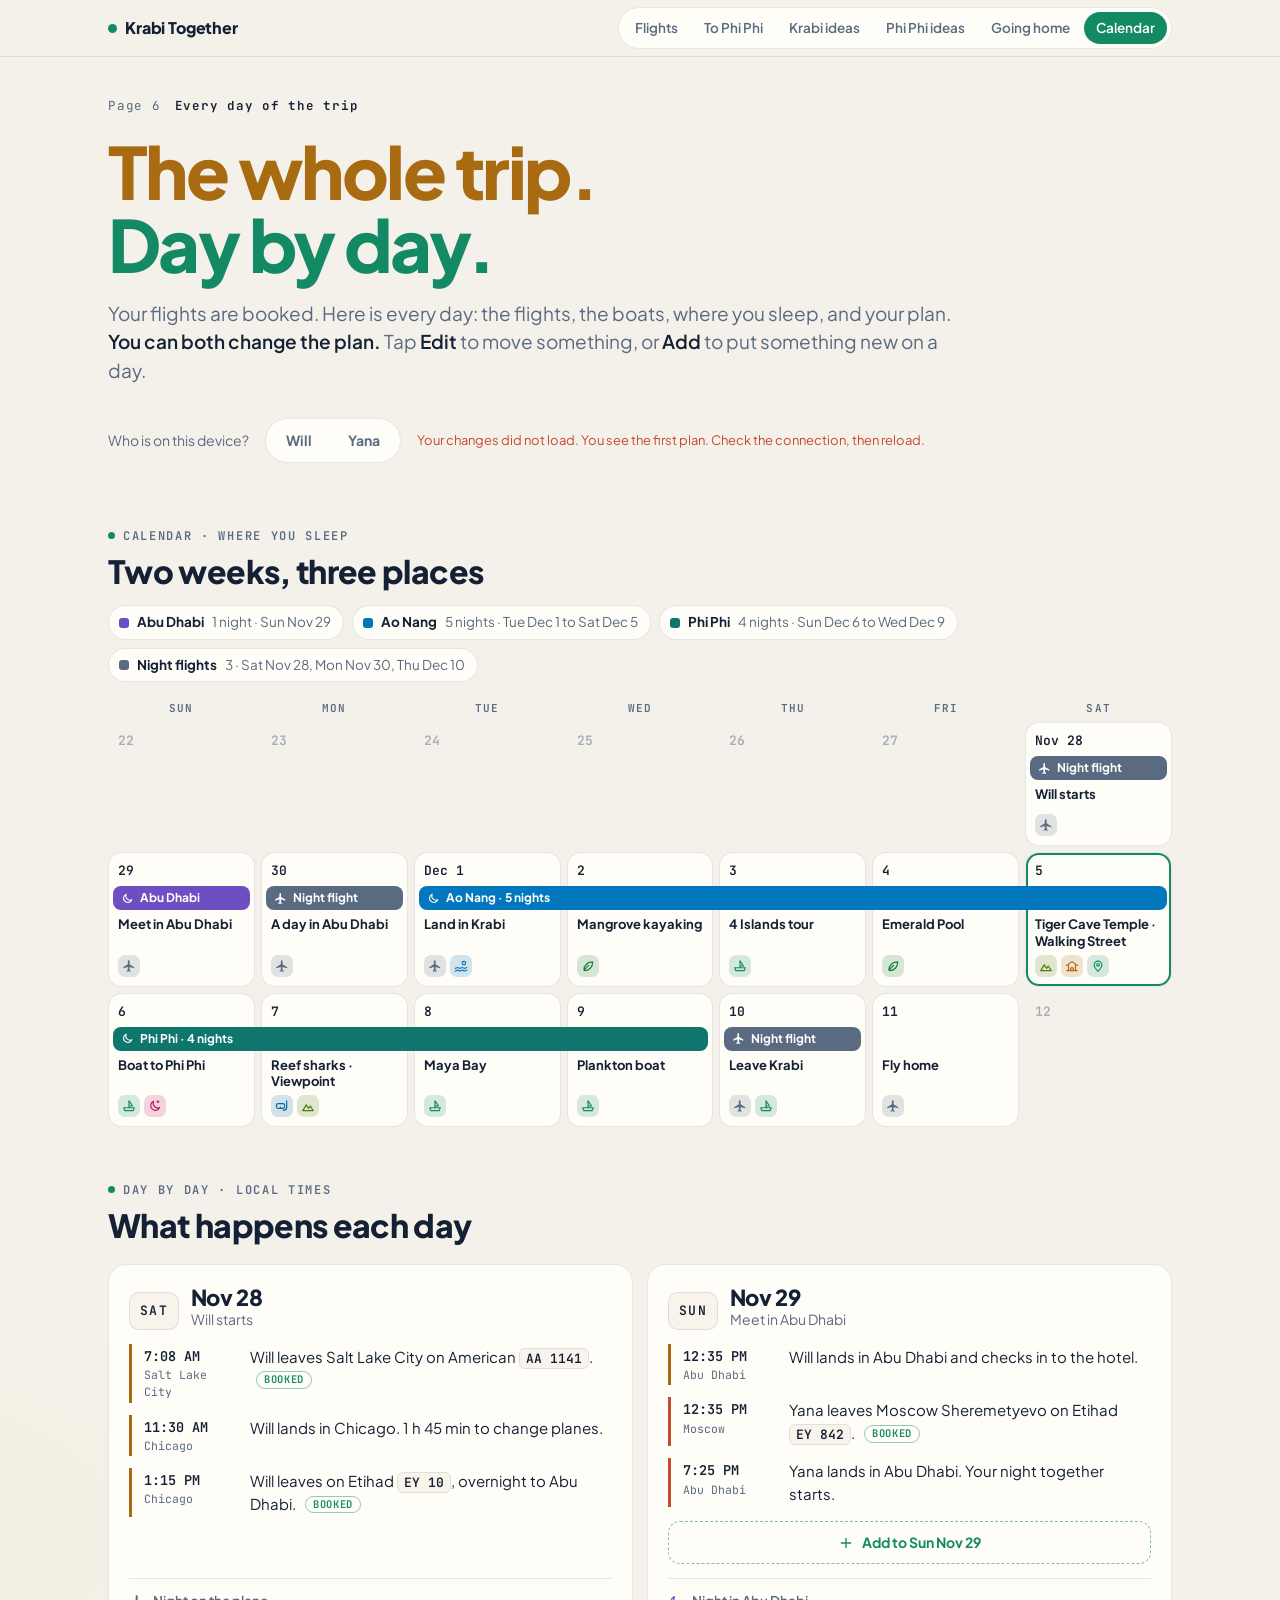
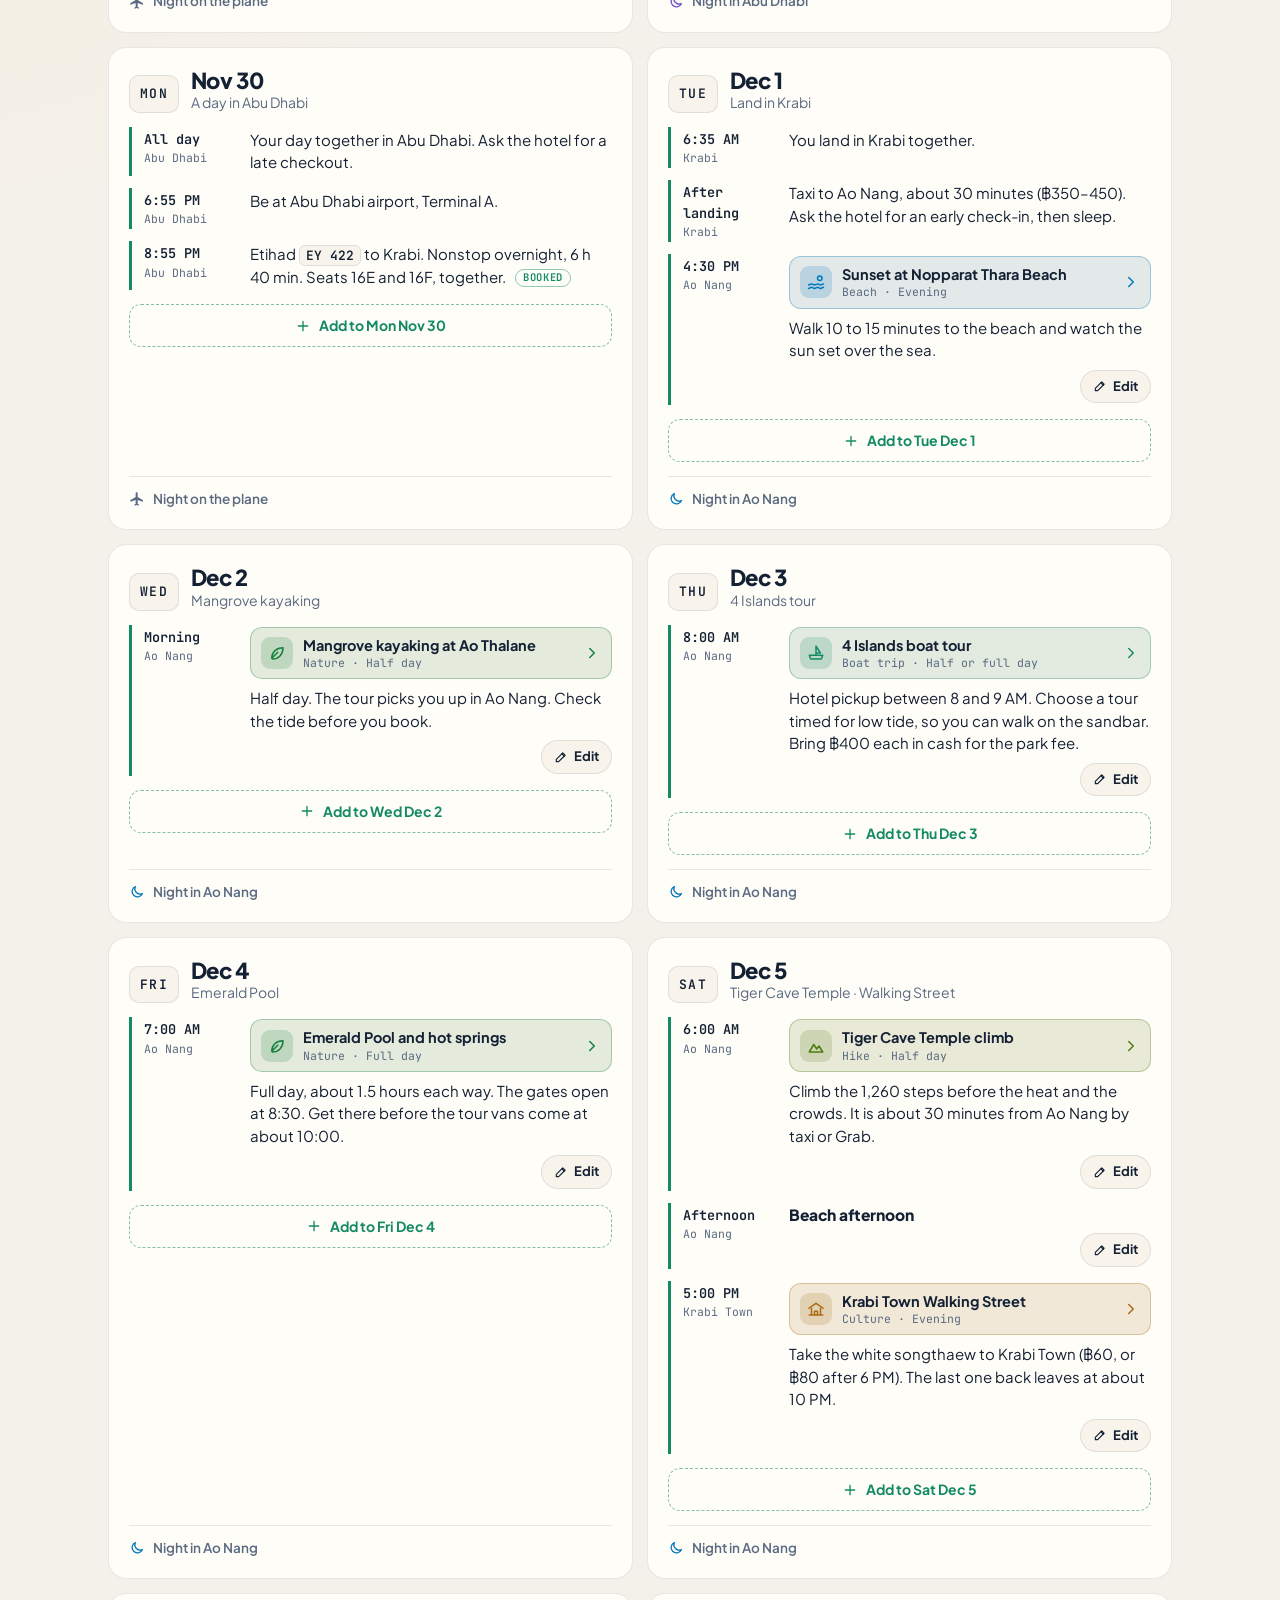
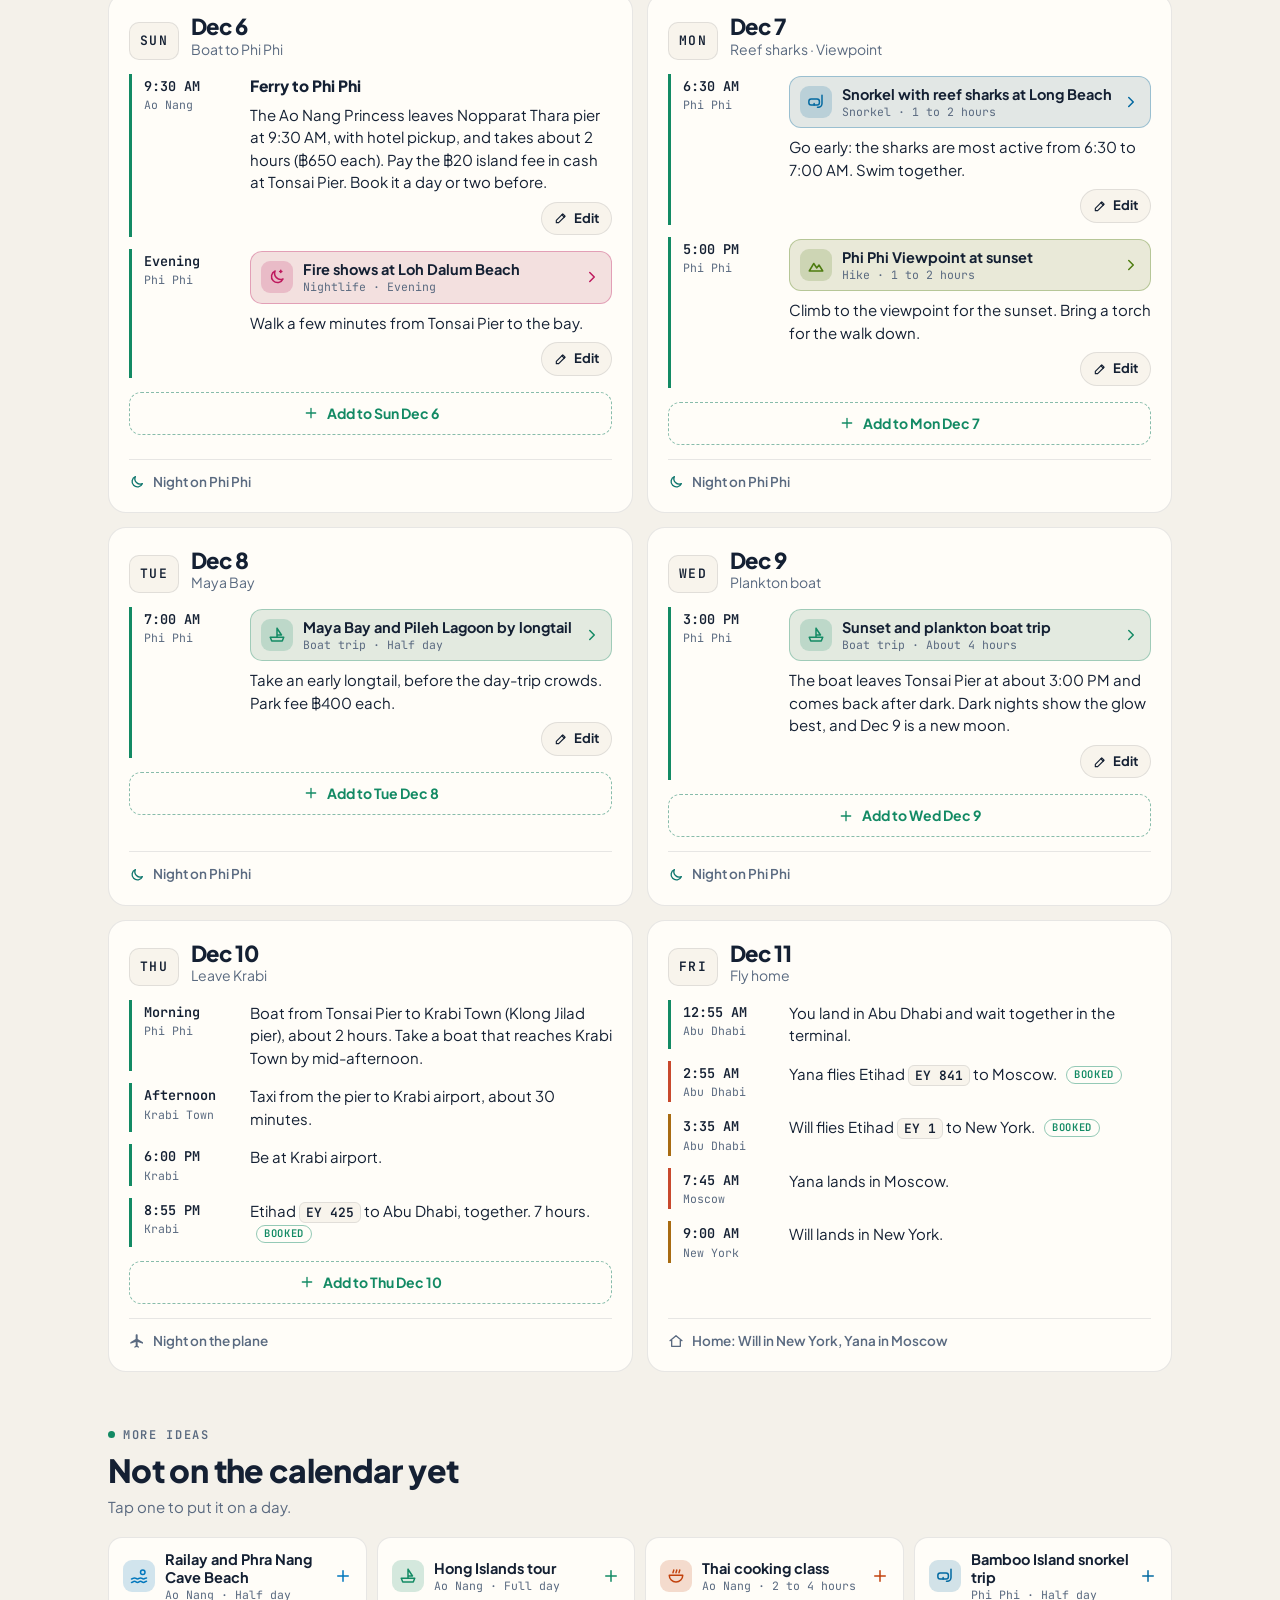
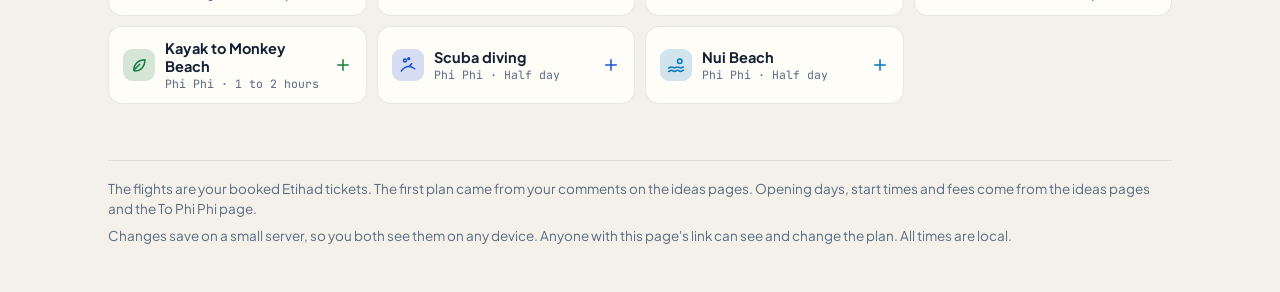
==== commit 3c8d8a3a: "Calendar: Will and Yana can add, move and remove plan items Both of you change the plan on the page," ====
--- a/calendar.html
+++ b/calendar.html
@@ -21,6 +21,7 @@
     --will: #f5bd4f;
     --yana: #ff8466;
     --together: #62e3b5;
+    --warn: #fbbf24;
     --on-accent: #0a111e;
     --auh: #b69cff;
     --aonang: #4fc3f7;
@@ -42,6 +43,7 @@
       --will: #a86b12;
       --yana: #c8492d;
       --together: #138a64;
+      --warn: #b45309;
       --on-accent: #ffffff;
       --auh: #6d4fc2;
       --aonang: #0277bd;
@@ -52,6 +54,7 @@
   }
 
   * { box-sizing: border-box; }
+  [hidden] { display: none !important; } /* some parts that hide also set display */
   html { -webkit-text-size-adjust: 100%; }
   body {
     margin: 0; font-family: var(--font); color: var(--text); line-height: 1.5; padding-bottom: 40px;
@@ -73,7 +76,7 @@
     letter-spacing: 0.14em; text-transform: uppercase; color: var(--text-dim);
   }
   .section-label::before { content: ""; width: 7px; height: 7px; border-radius: 50%; background: var(--together); }
-  section { margin-top: 56px; min-width: 0; }
+  section { margin-top: 48px; min-width: 0; }
   .note { margin: 8px 0 0; max-width: 62ch; font-size: 15px; color: var(--text-dim); }
 
   /* Site nav (same on every page) */
@@ -99,18 +102,17 @@
   .lead { margin: 18px 0 0; max-width: 62ch; font-size: clamp(16px, 1.6vw, 19px); color: var(--text-dim); }
   .lead b { color: var(--text); font-weight: 600; }
 
-  /* Leave Thursday or Friday (same switch as the Going home page) */
-  .daypick { margin-top: 28px; display: inline-grid; grid-template-columns: repeat(2, minmax(0, 1fr)); gap: 4px; padding: 4px; border-radius: 16px; background: var(--surface); border: 1px solid var(--border); max-width: 100%; }
-  .daypick button { cursor: pointer; text-align: left; padding: 10px 16px; border-radius: 12px; border: 0; color: var(--text-dim); background: transparent; min-width: 0; }
-  .daypick button b { display: block; font-size: 16px; color: var(--text); font-weight: 700; }
-  .daypick button span { font-family: var(--mono); font-size: 12.5px; }
-  .daypick button[aria-pressed="true"] { background: var(--surface-2); box-shadow: inset 0 0 0 2px var(--together); }
-  .daypick button[aria-pressed="true"] span { color: var(--together); }
-  @media (max-width: 559px) {
-    .daypick { display: grid; width: 100%; }
-    .daypick button { padding: 10px 12px; }
-    .daypick button span { font-size: 11.5px; white-space: nowrap; }
-  }
+  /* Who is changing the plan (the same choice as on the ideas pages) */
+  .who { position: sticky; top: 56px; z-index: 15; margin-top: 24px; padding: 10px 0; background: color-mix(in srgb, var(--bg) 88%, transparent); -webkit-backdrop-filter: blur(10px); backdrop-filter: blur(10px); }
+  .who__inner { display: flex; flex-wrap: wrap; align-items: center; gap: 10px 16px; }
+  .who__label { font-size: 14px; color: var(--text-dim); }
+  .who__pick { display: inline-flex; gap: 4px; padding: 4px; border-radius: 999px; background: var(--surface); border: 1px solid var(--border); }
+  .who__pick button { cursor: pointer; border: 0; padding: 7px 16px; border-radius: 999px; font-weight: 700; font-size: 14px; color: var(--text-dim); background: transparent; }
+  .who__pick button[data-name="Will"][aria-pressed="true"] { background: var(--will); color: var(--on-accent); }
+  .who__pick button[data-name="Yana"][aria-pressed="true"] { background: var(--yana); color: var(--on-accent); }
+  .who__status { font-size: 13px; color: var(--text-dim); }
+  .who__status.is-error { color: var(--yana); }
+  @media (max-width: 639px) { .who { position: static; } } /* on a phone the bar is two lines tall; the sheet asks for the name anyway */
 
   /* Places: the color of each night's band */
   .place-air { --c: var(--air); }
@@ -140,10 +142,11 @@
   .cell--today { box-shadow: inset 0 0 0 2px var(--together); }
   .cell__date { flex: none; height: var(--date-h); line-height: var(--date-h); font-family: var(--mono); font-size: 13px; font-weight: 600; white-space: nowrap; overflow: hidden; }
   .cell__space { flex: none; height: var(--band-h); }
-  .cell__title { font-size: 13px; font-weight: 700; line-height: 1.25; overflow-wrap: break-word; }
+  .cell__title { font-size: 13px; font-weight: 700; line-height: 1.25; overflow-wrap: break-word; display: -webkit-box; -webkit-line-clamp: 3; -webkit-box-orient: vertical; overflow: hidden; }
   .cell__icons { margin-top: auto; display: flex; flex-wrap: wrap; gap: 4px; }
   .ico { --c: var(--text-dim); width: 22px; height: 22px; border-radius: 7px; display: grid; place-items: center; background: color-mix(in srgb, var(--c) 18%, transparent); color: var(--c); }
   .ico svg { width: 14px; height: 14px; }
+  .ico--own { --c: var(--together); }
   .band {
     grid-row: 1; align-self: start; z-index: 1; pointer-events: none; min-width: 0;
     height: var(--band-h); margin: calc(1px + var(--pad) + var(--date-h) + var(--gap)) 5px 0; padding: 0 8px;
@@ -170,14 +173,15 @@
   /* Day by day */
   .day-grid { margin-top: 20px; display: grid; grid-template-columns: 1fr; gap: 14px; }
   @media (min-width: 900px) { .day-grid { grid-template-columns: repeat(2, minmax(0, 1fr)); } }
-  .day { min-width: 0; padding: 20px; border-radius: 18px; background: var(--surface); border: 1px solid var(--border); display: flex; flex-direction: column; scroll-margin-top: 72px; }
+  .day { min-width: 0; padding: 20px; border-radius: 18px; background: var(--surface); border: 1px solid var(--border); display: flex; flex-direction: column; scroll-margin-top: 124px; }
   .day:target { border-color: var(--together); box-shadow: 0 0 0 1px var(--together); }
+  @media (max-width: 639px) { .day { scroll-margin-top: 72px; } } /* only the menu stays at the top on a phone */
   .day header { display: grid; grid-template-columns: auto 1fr; column-gap: 12px; align-items: end; margin-bottom: 14px; }
   .day__dow { grid-row: span 2; font-family: var(--mono); font-weight: 600; font-size: 13px; letter-spacing: 0.1em; text-transform: uppercase; padding: 8px 10px; border-radius: 10px; background: var(--surface-2); border: 1px solid var(--border); }
   .day__date { font-size: 22px; font-weight: 800; letter-spacing: -0.02em; line-height: 1.1; }
   .day__title { color: var(--text-dim); font-size: 14px; }
-  .events { list-style: none; margin: 0 0 16px; padding: 0; display: grid; gap: 12px; }
-  .ev { display: grid; grid-template-columns: 96px minmax(0, 1fr); gap: 10px; padding-left: 12px; border-left: 3px solid var(--c); }
+  .events { list-style: none; margin: 0 0 14px; padding: 0; display: grid; gap: 12px; }
+  .ev { display: grid; grid-template-columns: 96px minmax(0, 1fr); gap: 10px; padding: 2px 0 2px 12px; border-left: 3px solid var(--c); border-radius: 0 10px 10px 0; }
   .ev--will { --c: var(--will); }
   .ev--yana { --c: var(--yana); }
   .ev--together { --c: var(--together); }
@@ -185,17 +189,34 @@
   .ev time small { display: block; color: var(--text-dim); font-weight: 400; font-size: 11.5px; }
   .ev__body { min-width: 0; display: grid; gap: 8px; align-content: start; }
   .ev p { margin: 0; font-size: 15px; overflow-wrap: break-word; }
+  .ev .ev__title { font-size: 15.5px; font-weight: 800; line-height: 1.3; }
+  .ev__foot { display: flex; align-items: center; gap: 10px; }
+  .byline { font-size: 12.5px; color: var(--text-dim); }
+  .byline b { font-weight: 700; }
+  .byline--will b { color: var(--will); }
+  .byline--yana b { color: var(--yana); }
+  .ev .warn, .sheet .warn { display: flex; gap: 8px; align-items: flex-start; margin: 0; font-size: 14px; font-weight: 600; color: var(--warn); }
+  .warn svg { flex: none; width: 16px; height: 16px; margin-top: 2px; }
+  .booked { display: inline-block; margin-left: 6px; padding: 0 7px; border-radius: 999px; font-family: var(--mono); font-size: 10.5px; font-weight: 600; letter-spacing: 0.06em; text-transform: uppercase; color: var(--together); border: 1px solid color-mix(in srgb, var(--together) 45%, transparent); vertical-align: 2px; white-space: nowrap; }
+  .edit-btn { margin-left: auto; flex: none; display: inline-flex; align-items: center; gap: 6px; padding: 6px 12px; border-radius: 999px; border: 1px solid var(--border); background: var(--surface-2); color: var(--text); font-size: 13px; font-weight: 700; cursor: pointer; }
+  .edit-btn:hover { border-color: color-mix(in srgb, var(--together) 55%, transparent); }
+  .edit-btn svg { width: 14px; height: 14px; }
+  .add-btn { width: 100%; margin: 0 0 14px; padding: 10px; display: inline-flex; justify-content: center; align-items: center; gap: 8px; border-radius: 12px; border: 1.5px dashed color-mix(in srgb, var(--together) 45%, var(--border)); background: transparent; color: var(--together); font-size: 14px; font-weight: 700; cursor: pointer; }
+  .add-btn:hover { background: color-mix(in srgb, var(--together) 8%, transparent); }
+  .add-btn svg { width: 16px; height: 16px; }
+  .ev.flash { animation: flash 1.8s ease; }
+  @keyframes flash { 0%, 45% { background: color-mix(in srgb, var(--together) 20%, transparent); } 100% { background: transparent; } }
+  .night { margin: auto 0 0; padding-top: 12px; border-top: 1px solid var(--border); display: flex; align-items: center; gap: 8px; font-size: 13.5px; font-weight: 600; color: var(--text-dim); }
+  .night svg { flex: none; width: 16px; height: 16px; color: var(--c); }
   @media (max-width: 559px) { /* on a phone the time goes above the text, so the text and idea boxes get the full width */
     .ev { grid-template-columns: minmax(0, 1fr); gap: 6px; }
     .ev time small { display: inline; margin-left: 8px; }
   }
-  .night { margin: auto 0 0; padding-top: 12px; border-top: 1px solid var(--border); display: flex; align-items: center; gap: 8px; font-size: 13.5px; font-weight: 600; color: var(--text-dim); }
-  .night svg { flex: none; width: 16px; height: 16px; color: var(--c); }
-
-  /* An idea on a day, and an idea not on the calendar yet: both open the idea and its comments */
-  .idea, .chip { min-width: 0; display: flex; align-items: center; gap: 10px; text-decoration: none; color: var(--text); border-radius: 12px; }
+
+  /* An idea on a day, and an idea not on the calendar yet */
+  .idea, .chip { min-width: 0; display: flex; align-items: center; gap: 10px; text-decoration: none; color: var(--text); border-radius: 12px; text-align: left; }
   .idea { padding: 8px 10px; background: color-mix(in srgb, var(--c) 9%, var(--surface-2)); border: 1px solid color-mix(in srgb, var(--c) 32%, transparent); }
-  .chip { padding: 12px 14px; border-radius: 14px; background: var(--surface); border: 1px solid var(--border); }
+  .chip { width: 100%; padding: 12px 14px; border-radius: 14px; background: var(--surface); border: 1px solid var(--border); cursor: pointer; }
   .idea:hover, .chip:hover { border-color: color-mix(in srgb, var(--c) 65%, transparent); }
   .idea__icon { flex: none; width: 32px; height: 32px; border-radius: 9px; display: grid; place-items: center; background: color-mix(in srgb, var(--c) 18%, transparent); color: var(--c); }
   .idea__icon svg { width: 18px; height: 18px; }
@@ -206,6 +227,7 @@
   .more { margin-top: 18px; display: grid; grid-template-columns: 1fr; gap: 10px; }
   @media (min-width: 640px) { .more { grid-template-columns: repeat(2, minmax(0, 1fr)); } }
   @media (min-width: 980px) { .more { grid-template-columns: repeat(4, minmax(0, 1fr)); } }
+  .more:empty::before { content: "Every idea is on the calendar."; color: var(--text-dim); font-size: 15px; }
 
   /* Idea tags: the same colors as the ideas pages */
   .tag-beach { --c: #4fc3f7; }
@@ -222,12 +244,61 @@
     .tag-hike { --c: #4d7c0f; } .tag-nature { --c: #15803d; } .tag-culture { --c: #a86b12; } .tag-food { --c: #c2410c; } .tag-nightlife { --c: #be185d; }
   }
 
+  /* The sheet: add, move or change one plan item. A bottom sheet on a phone, a dialog on a computer. */
+  dialog.sheet { width: min(560px, calc(100vw - 24px)); max-height: calc(100dvh - 24px); padding: 0; border: 1px solid var(--border); border-radius: 22px; background: var(--surface); color: var(--text); box-shadow: var(--shadow); overflow: hidden; }
+  dialog.sheet::backdrop { background: rgba(5, 9, 18, 0.62); -webkit-backdrop-filter: blur(3px); backdrop-filter: blur(3px); }
+  .sheet__form { margin: 0; display: grid; grid-template-rows: auto minmax(0, 1fr) auto; max-height: calc(100dvh - 26px); }
+  @media (max-width: 559px) {
+    dialog.sheet { width: 100vw; max-width: 100vw; margin: auto 0 0; border-radius: 22px 22px 0 0; border-bottom: 0; max-height: 92dvh; }
+    .sheet__form { max-height: calc(92dvh - 2px); }
+  }
+  .sheet__head { padding: 18px 20px 12px; border-bottom: 1px solid var(--border); display: grid; grid-template-columns: auto minmax(0, 1fr) auto; gap: 12px; align-items: center; }
+  .sheet__kicker { display: block; font-family: var(--mono); font-size: 11px; font-weight: 600; letter-spacing: 0.1em; text-transform: uppercase; color: var(--text-dim); }
+  .sheet__title { font-size: 20px; font-weight: 800; line-height: 1.2; overflow-wrap: break-word; }
+  .close { cursor: pointer; width: 38px; height: 38px; border-radius: 50%; border: 1px solid var(--border); background: var(--surface-2); color: var(--text); display: grid; place-items: center; }
+  .close svg { width: 18px; height: 18px; }
+  .close:focus-visible, .edit-btn:focus-visible, .add-btn:focus-visible, .chip:focus-visible { outline: 2px solid color-mix(in srgb, var(--together) 70%, transparent); outline-offset: 2px; }
+  .sheet__body { overflow-y: auto; padding: 16px 20px 8px; display: grid; gap: 18px; align-content: start; }
+  .sheet__hint { margin: 0; font-size: 14px; color: var(--text-dim); }
+  .field { min-width: 0; display: grid; gap: 8px; }
+  .field[hidden] { display: none; }
+  .field__label { font-family: var(--mono); font-size: 11.5px; font-weight: 600; letter-spacing: 0.1em; text-transform: uppercase; color: var(--text-dim); }
+  .seg { justify-self: start; display: inline-grid; grid-template-columns: 1fr 1fr; gap: 4px; padding: 4px; border-radius: 12px; background: var(--surface-2); border: 1px solid var(--border); }
+  .seg button { cursor: pointer; padding: 8px 14px; border: 0; border-radius: 9px; background: transparent; color: var(--text-dim); font-weight: 700; }
+  .seg button[aria-pressed="true"] { background: var(--surface); color: var(--text); box-shadow: inset 0 0 0 2px var(--together); }
+  .pick-ideas { display: grid; gap: 6px; max-height: 236px; overflow-y: auto; padding: 2px; }
+  .pick-ideas .chip { padding: 9px 12px; background: var(--surface-2); }
+  .pick-ideas .chip[aria-pressed="true"] { border-color: var(--together); box-shadow: inset 0 0 0 1px var(--together); }
+  .text-in { width: 100%; padding: 11px 14px; border-radius: 12px; border: 1px solid var(--border); background: var(--surface-2); color: var(--text); font: inherit; font-size: 16px; } /* 16px stops the iPhone from zooming in */
+  textarea.text-in { resize: vertical; min-height: 64px; }
+  .text-in:focus, .time-in input:focus { outline: 2px solid color-mix(in srgb, var(--together) 70%, transparent); outline-offset: 1px; }
+  .dpick { display: grid; grid-template-columns: repeat(7, minmax(0, 1fr)); gap: 4px; }
+  .dpick span { font-family: var(--mono); font-size: 10.5px; font-weight: 600; color: var(--text-dim); text-align: center; }
+  .dpick button { position: relative; min-width: 0; height: 46px; padding: 0 0 7px; border-radius: 10px; border: 1px solid var(--border); background: var(--surface-2); color: var(--text); font-family: var(--mono); font-size: 14px; font-weight: 600; cursor: pointer; }
+  .dpick button i { position: absolute; left: 22%; right: 22%; bottom: 6px; height: 3px; border-radius: 2px; background: var(--c); }
+  .dpick button[aria-pressed="true"] { background: var(--together); color: var(--on-accent); border-color: transparent; }
+  .dpick button:disabled { opacity: 0.28; cursor: default; }
+  .parts { display: flex; flex-wrap: wrap; gap: 6px; }
+  .parts button { cursor: pointer; padding: 8px 14px; border-radius: 999px; border: 1px solid var(--border); background: var(--surface-2); color: var(--text); font-weight: 700; font-size: 14px; }
+  .parts button[aria-pressed="true"] { background: var(--together); color: var(--on-accent); border-color: transparent; }
+  .time-in { display: inline-flex; align-items: center; gap: 10px; font-size: 14px; color: var(--text-dim); }
+  .time-in input { min-width: 128px; padding: 8px 12px; border-radius: 10px; border: 1px solid var(--border); background: var(--surface-2); color: var(--text); font: inherit; font-size: 16px; }
+  .sheet__who { display: flex; flex-wrap: wrap; align-items: center; gap: 8px 12px; font-size: 14px; color: var(--text-dim); }
+  .sheet__link { font-size: 14px; color: var(--text-dim); }
+  .sheet__foot { padding: 12px 20px calc(14px + env(safe-area-inset-bottom)); border-top: 1px solid var(--border); background: var(--surface); display: flex; flex-wrap: wrap; align-items: center; gap: 10px; }
+  .sheet__error { order: 3; width: 100%; margin: 0; font-size: 13.5px; font-weight: 600; color: var(--yana); }
+  .sheet__error:empty { display: none; }
+  .btn-remove { cursor: pointer; height: 46px; padding: 0 14px; border-radius: 14px; border: 1px solid var(--border); background: transparent; color: var(--text-dim); font-weight: 700; }
+  .btn-remove.is-armed { color: var(--yana); border-color: var(--yana); }
+  .btn-save { cursor: pointer; margin-left: auto; height: 46px; padding: 0 24px; border: 0; border-radius: 14px; background: var(--together); color: var(--on-accent); font-weight: 800; }
+  .btn-save:disabled { opacity: 0.5; cursor: default; }
+
   footer { margin-top: 56px; padding-top: 18px; border-top: 1px solid var(--border); color: var(--text-dim); font-size: 13.5px; }
   footer p { margin: 0 0 6px; }
 
   .reveal { animation: fadeUp 0.7s cubic-bezier(.2, .7, .2, 1) both; animation-delay: calc(var(--i, 0) * 90ms); }
   @keyframes fadeUp { from { opacity: 0; transform: translateY(14px); } to { opacity: 1; transform: none; } }
-  @media (prefers-reduced-motion: reduce) { .reveal { animation: none; } .cell { transition: none; } }
+  @media (prefers-reduced-motion: reduce) { .reveal, .ev.flash { animation: none; } .cell { transition: none; } }
 </style>
 </head>
 <body>
@@ -250,13 +321,20 @@
   <div class="wrap">
     <p class="kicker reveal" style="--i:0"><span>Page 6</span><b>Every day of the trip</b></p>
     <h1 class="reveal" style="--i:1"><span class="a">The whole trip.</span> <span class="b">Day by day.</span></h1>
-    <p class="lead reveal" style="--i:2">The flights, the boats, where you sleep, and a <b>first plan</b> for your days. The plan uses your comments on the ideas pages. Tap a day to see its details.</p>
-    <div class="daypick reveal" style="--i:3" role="group" aria-label="Day you leave Krabi">
-      <button type="button" data-leave="thu" aria-pressed="true"><b>Leave Thu Dec 10</b><span>9 nights in Thailand</span></button>
-      <button type="button" data-leave="fri" aria-pressed="false"><b>Leave Fri Dec 11</b><span>10 nights in Thailand</span></button>
-    </div>
+    <p class="lead reveal" style="--i:2">Your flights are booked. Here is every day: the flights, the boats, where you sleep, and your plan. <b>You can both change the plan.</b> Tap <b>Edit</b> to move something, or <b>Add</b> to put something new on a day.</p>
   </div>
 </header>
+
+<div class="who">
+  <div class="wrap who__inner">
+    <span class="who__label">Who is on this device?</span>
+    <span class="who__pick" role="group" aria-label="Who is changing the plan">
+      <button type="button" data-name="Will" aria-pressed="false">Will</button>
+      <button type="button" data-name="Yana" aria-pressed="false">Yana</button>
+    </span>
+    <span class="who__status" id="plan-status" aria-live="polite">Loading your plan...</span>
+  </div>
+</div>
 
 <main class="wrap">
   <section id="calendar" aria-labelledby="cal-title">
@@ -275,23 +353,77 @@
   <section aria-labelledby="more-title">
     <p class="section-label">More ideas</p>
     <h2 id="more-title">Not on the calendar yet</h2>
-    <p class="note">Want a change? Leave a comment on the idea, and Will changes the calendar.</p>
+    <p class="note">Tap one to put it on a day.</p>
     <div class="more" id="more"></div>
   </section>
 
   <footer>
-    <p>A first plan, made on Nov 9, 2026 from your comments on the ideas pages. Opening days, start times and fees come from the ideas pages and the To Phi Phi page.</p>
-    <p>The flights are the same as on the Flights and Going home pages. All times are local.</p>
+    <p>The flights are your booked Etihad tickets. The first plan came from your comments on the ideas pages. Opening days, start times and fees come from the ideas pages and the To Phi Phi page.</p>
+    <p>Changes save on a small server, so you both see them on any device. Anyone with this page's link can see and change the plan. All times are local.</p>
   </footer>
 </main>
+
+<dialog class="sheet" id="sheet" aria-labelledby="sheet-title">
+  <form class="sheet__form" id="sheet-form" novalidate>
+    <div class="sheet__head">
+      <span id="sheet-icon"></span>
+      <div><span class="sheet__kicker" id="sheet-kicker"></span><h2 class="sheet__title" id="sheet-title"></h2></div>
+      <button class="close" type="button" id="sheet-close" aria-label="Close"><svg viewBox="0 0 24 24" fill="none" stroke="currentColor" stroke-width="2.4" stroke-linecap="round" aria-hidden="true"><path d="M6 6l12 12M18 6 6 18"/></svg></button>
+    </div>
+    <div class="sheet__body">
+      <p class="sheet__hint" id="sheet-hint" hidden></p>
+      <div class="field" id="field-what">
+        <span class="field__label">What</span>
+        <div class="seg" role="group" aria-label="What to add">
+          <button type="button" data-what="idea" aria-pressed="true">An idea</button>
+          <button type="button" data-what="own" aria-pressed="false">Your own</button>
+        </div>
+        <div class="pick-ideas" id="pick-ideas" role="group" aria-label="Ideas not on the calendar"></div>
+      </div>
+      <div class="field" id="field-own">
+        <label class="field__label" for="own-title">Name</label>
+        <input class="text-in" id="own-title" maxlength="80" autocomplete="off" placeholder="Dinner by the sea">
+        <label class="field__label" for="own-note">Note</label>
+        <textarea class="text-in" id="own-note" maxlength="500" rows="2" placeholder="Optional: where, who books, what to bring"></textarea>
+      </div>
+      <div class="field">
+        <span class="field__label">Day</span>
+        <div class="dpick" id="pick-day" role="group" aria-label="Day"></div>
+      </div>
+      <div class="field">
+        <span class="field__label">Time</span>
+        <div class="parts" id="pick-part" role="group" aria-label="Part of the day"></div>
+        <label class="time-in">Or an exact time <input type="time" id="pick-time" step="300"></label>
+      </div>
+      <div id="sheet-warn"></div>
+      <div class="sheet__who" id="sheet-who">
+        <span>Who is changing this?</span>
+        <span class="who__pick" role="group" aria-label="Who is changing this">
+          <button type="button" data-name="Will" aria-pressed="false">Will</button>
+          <button type="button" data-name="Yana" aria-pressed="false">Yana</button>
+        </span>
+      </div>
+      <a class="sheet__link" id="sheet-link" href="#">Read about this idea and its comments</a>
+    </div>
+    <div class="sheet__foot">
+      <button type="button" class="btn-remove" id="sheet-remove"></button>
+      <button type="submit" class="btn-save" id="sheet-save">Save</button>
+      <p class="sheet__error" id="sheet-error" role="alert"></p>
+    </div>
+  </form>
+</dialog>
 
 <script>
 (() => {
   'use strict';
   const log = (...a) => console.log('[calendar]', ...a);
+  const warn = (...a) => console.warn('[calendar]', ...a);
   const fail = (...a) => console.error('[calendar]', ...a);
   const boot = performance.now();
   log('init: start');
+  const API = 'https://trip-comments.digitalwillads.workers.dev'; // the trip server (~/Desktop/projects/trip-comments): GET /plan, PUT /plan/items/<id>
+  const NAMES = ['Will', 'Yana'];
+  const ME_KEY = 'krabi-trip-me'; // the same key as the ideas pages, so a device keeps one name
   const tabs = document.querySelector('.tabs'), current = tabs && tabs.querySelector('[aria-current="page"]');
   if (current) tabs.scrollLeft = current.offsetLeft - (tabs.clientWidth - current.clientWidth) / 2;
 
@@ -301,34 +433,40 @@
   const CITY = { SLC: 'Salt Lake City', ORD: 'Chicago', SVO: 'Moscow', AUH: 'Abu Dhabi', KBV: 'Krabi', JFK: 'New York' };
   const PLACES = {
     air: { name: 'Night flight', night: 'Night on the plane' },
-    auh: { name: 'Abu Dhabi', night: 'Night in Abu Dhabi' },
-    aonang: { name: 'Ao Nang', night: 'Night in Ao Nang' },
-    phiphi: { name: 'Phi Phi', night: 'Night on Phi Phi' },
+    auh: { name: 'Abu Dhabi', night: 'Night in Abu Dhabi', at: 'in Abu Dhabi' },
+    aonang: { name: 'Ao Nang', night: 'Night in Ao Nang', at: 'in Ao Nang' },
+    phiphi: { name: 'Phi Phi', night: 'Night on Phi Phi', at: 'on Phi Phi' },
   };
-  // slug: [ideas page, title, tag, time], as on ideas-krabi.html and ideas-phiphi.html.
+  const TRIP_FIRST = '2026-11-28', TRIP_LAST = '2026-12-11';
+  const PLAN_FIRST = '2026-11-29', PLAN_LAST = '2026-12-10'; // the days you can plan; the server keeps the same limits
+  const LAND = '2026-12-01', LEAVE = '2026-12-10', LEAVE_BOAT = '09:00';
+  const FERRY_FIRST = '2026-12-02', FERRY_LAST = '2026-12-09'; // at least one night in Ao Nang and one on Phi Phi
+  const PARTS = { 'Morning': '09:00', 'Afternoon': '14:00', 'Evening': '19:00', 'All day': '08:00' };
+
+  // slug: [ideas page, title, tag, time, short name], as on ideas-krabi.html and ideas-phiphi.html.
   const IDEAS = {
-    'railay': ['krabi', 'Railay and Phra Nang Cave Beach', 'Beach', 'Half day'],
-    'four-islands': ['krabi', '4 Islands boat tour', 'Boat trip', 'Half or full day'],
-    'hong-islands': ['krabi', 'Hong Islands tour', 'Boat trip', 'Full day'],
-    'tiger-cave-temple': ['krabi', 'Tiger Cave Temple climb', 'Hike', 'Half day'],
-    'emerald-pool': ['krabi', 'Emerald Pool and hot springs', 'Nature', 'Full day'],
-    'walking-street': ['krabi', 'Krabi Town Walking Street', 'Culture', 'Evening'],
-    'mangrove-kayak': ['krabi', 'Mangrove kayaking at Ao Thalane', 'Nature', 'Half day'],
-    'cooking-class': ['krabi', 'Thai cooking class', 'Food', '2 to 4 hours'],
-    'nopparat-thara-sunset': ['krabi', 'Sunset at Nopparat Thara Beach', 'Beach', 'Evening'],
-    'maya-bay-pileh': ['phiphi', 'Maya Bay and Pileh Lagoon by longtail', 'Boat trip', 'Half day'],
-    'viewpoint-sunset': ['phiphi', 'Phi Phi Viewpoint at sunset', 'Hike', '1 to 2 hours'],
-    'bamboo-island': ['phiphi', 'Bamboo Island snorkel trip', 'Snorkel', 'Half day'],
-    'monkey-beach-kayak': ['phiphi', 'Kayak to Monkey Beach', 'Nature', '1 to 2 hours'],
-    'scuba-diving': ['phiphi', 'Scuba diving', 'Dive', 'Half day'],
-    'long-beach-snorkel': ['phiphi', 'Snorkel with reef sharks at Long Beach', 'Snorkel', '1 to 2 hours'],
-    'loh-dalum-fire-show': ['phiphi', 'Fire shows at Loh Dalum Beach', 'Nightlife', 'Evening'],
-    'sunset-plankton': ['phiphi', 'Sunset and plankton boat trip', 'Boat trip', 'About 4 hours'],
-    'nui-beach': ['phiphi', 'Nui Beach', 'Beach', 'Half day'],
+    'railay': ['krabi', 'Railay and Phra Nang Cave Beach', 'Beach', 'Half day', 'Railay'],
+    'four-islands': ['krabi', '4 Islands boat tour', 'Boat trip', 'Half or full day', '4 Islands tour'],
+    'hong-islands': ['krabi', 'Hong Islands tour', 'Boat trip', 'Full day', 'Hong Islands'],
+    'tiger-cave-temple': ['krabi', 'Tiger Cave Temple climb', 'Hike', 'Half day', 'Tiger Cave Temple'],
+    'emerald-pool': ['krabi', 'Emerald Pool and hot springs', 'Nature', 'Full day', 'Emerald Pool'],
+    'walking-street': ['krabi', 'Krabi Town Walking Street', 'Culture', 'Evening', 'Walking Street'],
+    'mangrove-kayak': ['krabi', 'Mangrove kayaking at Ao Thalane', 'Nature', 'Half day', 'Mangrove kayaking'],
+    'cooking-class': ['krabi', 'Thai cooking class', 'Food', '2 to 4 hours', 'Cooking class'],
+    'nopparat-thara-sunset': ['krabi', 'Sunset at Nopparat Thara Beach', 'Beach', 'Evening', 'Beach sunset'],
+    'maya-bay-pileh': ['phiphi', 'Maya Bay and Pileh Lagoon by longtail', 'Boat trip', 'Half day', 'Maya Bay'],
+    'viewpoint-sunset': ['phiphi', 'Phi Phi Viewpoint at sunset', 'Hike', '1 to 2 hours', 'Viewpoint'],
+    'bamboo-island': ['phiphi', 'Bamboo Island snorkel trip', 'Snorkel', 'Half day', 'Bamboo Island'],
+    'monkey-beach-kayak': ['phiphi', 'Kayak to Monkey Beach', 'Nature', '1 to 2 hours', 'Monkey Beach'],
+    'scuba-diving': ['phiphi', 'Scuba diving', 'Dive', 'Half day', 'Scuba diving'],
+    'long-beach-snorkel': ['phiphi', 'Snorkel with reef sharks at Long Beach', 'Snorkel', '1 to 2 hours', 'Reef sharks'],
+    'loh-dalum-fire-show': ['phiphi', 'Fire shows at Loh Dalum Beach', 'Nightlife', 'Evening', 'Fire show'],
+    'sunset-plankton': ['phiphi', 'Sunset and plankton boat trip', 'Boat trip', 'About 4 hours', 'Plankton boat'],
+    'nui-beach': ['phiphi', 'Nui Beach', 'Beach', 'Half day', 'Nui Beach'],
   };
 
-  // Flights in UTC, the same as on the Flights page. Each flight gives two events: it leaves, and it lands.
-  const OUT_FLIGHTS = [
+  // Your booked flights (Etihad booking emails, Nov 8 and 9), in UTC; the page shows each city's local time.
+  const FLIGHTS = [
     { who: 'will', flight: 'AA 1141', from: 'SLC', to: 'ORD', dep: '2026-11-28T14:08:00Z', arr: '2026-11-28T17:30:00Z',
       depText: 'Will leaves Salt Lake City on American <code>AA 1141</code>.', arrText: 'Will lands in Chicago. 1 h 45 min to change planes.' },
     { who: 'will', flight: 'EY 10', from: 'ORD', to: 'AUH', dep: '2026-11-28T19:15:00Z', arr: '2026-11-29T08:35:00Z',
@@ -336,63 +474,44 @@
     { who: 'yana', flight: 'EY 842', from: 'SVO', to: 'AUH', dep: '2026-11-29T09:35:00Z', arr: '2026-11-29T15:25:00Z',
       depText: 'Yana leaves Moscow Sheremetyevo on Etihad <code>EY 842</code>.', arrText: 'Yana lands in Abu Dhabi. Your night together starts.' },
     { who: 'together', flight: 'EY 422', from: 'AUH', to: 'KBV', dep: '2026-11-30T16:55:00Z', arr: '2026-11-30T23:35:00Z',
-      depText: 'Etihad <code>EY 422</code> to Krabi. Nonstop overnight, 6 h 40 min.', arrText: 'You land in Krabi together.' },
-  ];
-
-  // The days between the flights: a first plan from your comments on the ideas pages (Nov 7).
-  // Walking Street is open Friday to Sunday only. Dec 9 is a new moon, the best night for the plankton glow.
-  const PLAN = [
-    { t: '2026-11-30T10:00:00+04:00', label: 'All day', tz: 'AUH', text: 'Your day together in Abu Dhabi. Ask the hotel for a late checkout.' },
-    { t: '2026-11-30T18:55:00+04:00', tz: 'AUH', text: 'Be at Abu Dhabi airport, Terminal A.' },
-    { t: '2026-12-01T07:15:00+07:00', label: 'After landing', tz: 'KBV', where: 'Krabi', text: 'Taxi to Ao Nang, about 30 minutes (฿350–450). Ask the hotel for an early check-in, then sleep.' },
-    { t: '2026-12-01T16:30:00+07:00', tz: 'KBV', where: 'Ao Nang', idea: 'nopparat-thara-sunset', text: 'Walk 10 to 15 minutes to the beach and watch the sun set over the sea.' },
-    { t: '2026-12-02T09:00:00+07:00', label: 'Morning', tz: 'KBV', where: 'Ao Nang', idea: 'mangrove-kayak', text: 'Half day. The tour picks you up in Ao Nang. Check the tide before you book.' },
-    { t: '2026-12-03T08:00:00+07:00', label: '8–9 AM', tz: 'KBV', where: 'Ao Nang', idea: 'four-islands', text: 'Hotel pickup. Choose a tour timed for low tide, when the sandbar shows. Bring ฿400 each in cash for the park fee.' },
-    { t: '2026-12-04T07:00:00+07:00', tz: 'KBV', where: 'Ao Nang', idea: 'emerald-pool', text: 'Full day, about 1.5 hours each way. Leave at 7:00 AM to be there when the gates open at 8:30, before the tour vans.' },
-    { t: '2026-12-05T10:00:00+07:00', label: 'Day', tz: 'KBV', where: 'Ao Nang', text: 'A free day at the beach. Pack for Phi Phi.' },
-    { t: '2026-12-05T17:00:00+07:00', tz: 'KBV', where: 'Krabi Town', idea: 'walking-street', text: 'Take the white songthaew to Krabi Town (฿60, or ฿80 after 6 PM). The last one back leaves at about 10 PM.' },
-    { t: '2026-12-06T09:30:00+07:00', tz: 'KBV', where: 'Ao Nang', boat: true, text: 'Ao Nang Princess ferry from Nopparat Thara pier, with hotel pickup. About 2 hours, ฿650 each. Book it a day or two before.' },
-    { t: '2026-12-06T11:30:00+07:00', tz: 'KBV', where: 'Phi Phi', text: 'Arrive at Tonsai Pier. Pay the ฿20 island fee in cash.' },
-    { t: '2026-12-06T20:00:00+07:00', label: 'Evening', tz: 'KBV', where: 'Phi Phi', idea: 'loh-dalum-fire-show', text: 'Walk a few minutes from Tonsai Pier to the bay.' },
-    { t: '2026-12-07T06:30:00+07:00', tz: 'KBV', where: 'Phi Phi', idea: 'long-beach-snorkel', text: 'Go early, when the sharks are most active. Swim together.' },
-    { t: '2026-12-07T17:00:00+07:00', label: 'Late afternoon', tz: 'KBV', where: 'Phi Phi', idea: 'viewpoint-sunset', text: 'Climb to the viewpoint for the sunset. Bring a torch for the walk down.' },
-    { t: '2026-12-08T07:00:00+07:00', tz: 'KBV', where: 'Phi Phi', idea: 'maya-bay-pileh', text: 'Take an early longtail to reach Maya Bay before the day-trip crowds. Park fee ฿400 each.' },
-    { t: '2026-12-09T15:00:00+07:00', tz: 'KBV', where: 'Phi Phi', idea: 'sunset-plankton', text: 'The boat leaves Tonsai Pier at about 3:00 PM and comes back after dark. Dec 9 is a new moon, so the glow is easy to see.' },
-  ];
-
-  // The last day, written for Thursday. Leaving on Friday moves all of it one day later, as on the Going home page.
-  const LEAVE = [
-    { t: '2026-12-10T09:00:00+07:00', label: 'Morning', tz: 'KBV', where: 'Phi Phi', boat: true, text: 'Boat from Tonsai Pier to Krabi Town (Klong Jilad pier), about 2 hours. Take a boat that reaches Krabi Town by mid-afternoon.' },
-    { t: '2026-12-10T14:00:00+07:00', label: 'Afternoon', tz: 'KBV', where: 'Krabi Town', text: 'Taxi from the pier to Krabi airport, about 30 minutes.' },
-    { t: '2026-12-10T18:00:00+07:00', tz: 'KBV', text: 'Be at Krabi airport.' },
+      depText: 'Etihad <code>EY 422</code> to Krabi. Nonstop overnight, 6 h 40 min. Seats 16E and 16F, together.', arrText: 'You land in Krabi together.' },
     { who: 'together', flight: 'EY 425', from: 'KBV', to: 'AUH', dep: '2026-12-10T13:55:00Z', arr: '2026-12-10T20:55:00Z',
       depText: 'Etihad <code>EY 425</code> to Abu Dhabi, together. 7 hours.', arrText: 'You land in Abu Dhabi and wait together in the terminal.' },
     { who: 'yana', flight: 'EY 841', from: 'AUH', to: 'SVO', dep: '2026-12-10T22:55:00Z', arr: '2026-12-11T04:45:00Z',
       depText: 'Yana flies Etihad <code>EY 841</code> to Moscow.', arrText: 'Yana lands in Moscow.' },
     { who: 'will', flight: 'EY 1', from: 'AUH', to: 'JFK', dep: '2026-12-10T23:35:00Z', arr: '2026-12-11T14:00:00Z',
       depText: 'Will flies Etihad <code>EY 1</code> to New York.', arrText: 'Will lands in New York.' },
+  ].map(f => ({ ...f, dep: Date.parse(f.dep), arr: Date.parse(f.arr) }));
+
+  // Steps tied to the flights. They stay fixed.
+  const FIXED = [
+    { t: '2026-11-30T10:00:00+04:00', label: 'All day', tz: 'AUH', text: 'Your day together in Abu Dhabi. Ask the hotel for a late checkout.' },
+    { t: '2026-11-30T18:55:00+04:00', tz: 'AUH', text: 'Be at Abu Dhabi airport, Terminal A.' },
+    { t: '2026-12-01T07:15:00+07:00', label: 'After landing', tz: 'KBV', where: 'Krabi', text: 'Taxi to Ao Nang, about 30 minutes (฿350–450). Ask the hotel for an early check-in, then sleep.' },
+    { t: '2026-12-10T09:00:00+07:00', label: 'Morning', tz: 'KBV', where: 'Phi Phi', boat: true, text: 'Boat from Tonsai Pier to Krabi Town (Klong Jilad pier), about 2 hours. Take a boat that reaches Krabi Town by mid-afternoon.' },
+    { t: '2026-12-10T14:00:00+07:00', label: 'Afternoon', tz: 'KBV', where: 'Krabi Town', text: 'Taxi from the pier to Krabi airport, about 30 minutes.' },
+    { t: '2026-12-10T18:00:00+07:00', tz: 'KBV', text: 'Be at Krabi airport.' },
   ];
-
-  // Where you sleep each night. The last day has no night: you are home.
-  const NIGHTS = {
-    '2026-11-28': 'air', '2026-11-29': 'auh', '2026-11-30': 'air',
-    '2026-12-01': 'aonang', '2026-12-02': 'aonang', '2026-12-03': 'aonang', '2026-12-04': 'aonang', '2026-12-05': 'aonang',
-    '2026-12-06': 'phiphi', '2026-12-07': 'phiphi', '2026-12-08': 'phiphi', '2026-12-09': 'phiphi',
-  };
-  const TITLES = {
-    '2026-11-28': 'Will starts', '2026-11-29': 'Meet in Abu Dhabi', '2026-11-30': 'A day in Abu Dhabi',
-    '2026-12-01': 'Land in Krabi', '2026-12-02': 'Mangrove kayaking', '2026-12-03': '4 Islands tour', '2026-12-04': 'Emerald Pool',
-    '2026-12-05': 'Walking Street', '2026-12-06': 'Boat to Phi Phi', '2026-12-07': 'Reef sharks', '2026-12-08': 'Maya Bay', '2026-12-09': 'Plankton boat',
-  };
-  const ENDS = {
-    thu: { shift: 0, nights: { '2026-12-10': 'air' }, titles: { '2026-12-10': 'Leave Krabi', '2026-12-11': 'Fly home' }, extra: [] },
-    fri: {
-      shift: DAY_MS,
-      nights: { '2026-12-10': 'phiphi', '2026-12-11': 'air' },
-      titles: { '2026-12-10': 'Free day on Phi Phi', '2026-12-11': 'Leave Krabi', '2026-12-12': 'Fly home' },
-      extra: [{ t: '2026-12-10T10:00:00+07:00', label: 'All day', tz: 'KBV', where: 'Phi Phi', text: 'A free day on Phi Phi. Rest, or pick an idea from the list at the bottom.' }],
-    },
-  };
+  const FIXED_TITLES = { '2026-11-28': 'Will starts', '2026-11-29': 'Meet in Abu Dhabi', '2026-11-30': 'A day in Abu Dhabi', '2026-12-01': 'Land in Krabi', '2026-12-10': 'Leave Krabi', '2026-12-11': 'Fly home' };
+
+  // The first plan, from your comments on the ideas pages. Both of you can move, add and remove plan items;
+  // the server keeps only the changes (one row per item). Times are local wall-clock times.
+  const FIRST_PLAN = [
+    { id: 'nopparat-thara-sunset', date: '2026-12-01', time: '16:30', note: 'Walk 10 to 15 minutes to the beach and watch the sun set over the sea.' },
+    { id: 'mangrove-kayak', date: '2026-12-02', time: '09:00', label: 'Morning', note: 'Half day. The tour picks you up in Ao Nang. Check the tide before you book.' },
+    { id: 'four-islands', date: '2026-12-03', time: '08:00', note: 'Hotel pickup between 8 and 9 AM. Choose a tour timed for low tide, so you can walk on the sandbar. Bring ฿400 each in cash for the park fee.' },
+    { id: 'emerald-pool', date: '2026-12-04', time: '07:00', note: 'Full day, about 1.5 hours each way. The gates open at 8:30. Get there before the tour vans come at about 10:00.' },
+    { id: 'tiger-cave-temple', date: '2026-12-05', time: '06:00', note: 'Climb the 1,260 steps before the heat and the crowds. It is about 30 minutes from Ao Nang by taxi or Grab.' },
+    { id: 'beach-day', date: '2026-12-05', time: '14:00', label: 'Afternoon', title: 'Beach afternoon', note: '' },
+    { id: 'walking-street', date: '2026-12-05', time: '17:00', note: 'Take the white songthaew to Krabi Town (฿60, or ฿80 after 6 PM). The last one back leaves at about 10 PM.' },
+    { id: 'ferry', date: '2026-12-06', time: '09:30', title: 'Ferry to Phi Phi', note: 'The Ao Nang Princess leaves Nopparat Thara pier at 9:30 AM, with hotel pickup, and takes about 2 hours (฿650 each). Pay the ฿20 island fee in cash at Tonsai Pier. Book it a day or two before.' },
+    { id: 'loh-dalum-fire-show', date: '2026-12-06', time: '20:00', label: 'Evening', note: 'Walk a few minutes from Tonsai Pier to the bay.' },
+    { id: 'long-beach-snorkel', date: '2026-12-07', time: '06:30', note: 'Go early: the sharks are most active from 6:30 to 7:00 AM. Swim together.' },
+    { id: 'viewpoint-sunset', date: '2026-12-07', time: '17:00', note: 'Climb to the viewpoint for the sunset. Bring a torch for the walk down.' },
+    { id: 'maya-bay-pileh', date: '2026-12-08', time: '07:00', note: 'Take an early longtail, before the day-trip crowds. Park fee ฿400 each.' },
+    { id: 'sunset-plankton', date: '2026-12-09', time: '15:00', note: 'The boat leaves Tonsai Pier at about 3:00 PM and comes back after dark. Dark nights show the glow best, and Dec 9 is a new moon.' },
+  ];
+  const kindOf = id => (id === 'ferry' ? 'ferry' : IDEAS[id] ? 'idea' : 'own');
 
   // ---------- Dates ----------
   const fmtCache = new Map();
@@ -411,59 +530,119 @@
   const weekday = iso => new Date(noon(iso)).getUTCDay(); // 0 = Sunday
   const dow = iso => formatter('UTC', { weekday: 'short' }).format(noon(iso));
   const md = iso => formatter('UTC', { month: 'short', day: 'numeric' }).format(noon(iso));
+  const clock = hhmm => { const [h, m] = hhmm.split(':').map(Number); return `${h % 12 || 12}:${String(m).padStart(2, '0')} ${h < 12 ? 'AM' : 'PM'}`; };
+  const zoneOf = date => (date <= '2026-11-30' ? 'AUH' : 'KBV'); // plan days before Dec 1 are in Abu Dhabi, the rest in Thailand
+  const atLocal = (date, hhmm) => Date.parse(`${date}T${hhmm}:00${zoneOf(date) === 'AUH' ? '+04:00' : '+07:00'}`);
   const pad = n => String(n).padStart(2, '0');
   const now = new Date();
   const today = `${now.getFullYear()}-${pad(now.getMonth() + 1)}-${pad(now.getDate())}`; // the device's own date: during the trip, the local day
 
-  // ---------- Build one version of the trip ----------
-  function build(leave) {
-    const end = ENDS[leave];
-    // Flights in the same shape as window.TRIP_LEGS on the Flights and Going home pages (dep and arr in ms, UTC).
-    const legs = [...OUT_FLIGHTS.map(f => [f, 0]), ...LEAVE.filter(e => e.dep).map(f => [f, end.shift])]
-      .map(([f, shift]) => ({ ...f, dep: Date.parse(f.dep) + shift, arr: Date.parse(f.arr) + shift }));
-    const typed = (e, shift) => ({ ts: Date.parse(e.t) + shift, tz: e.tz, where: e.where, label: e.label, who: 'together', html: e.text, idea: e.idea, kind: e.boat ? 'boat' : e.idea ? 'idea' : 'note' });
+  // ---------- State ----------
+  let me = null;
+  try { me = localStorage.getItem(ME_KEY); } catch (e) { /* storage blocked: ask each visit */ }
+  if (!NAMES.includes(me)) me = null;
+  let rows = new Map(); // id -> the server's latest change to that plan item
+  let planState = 'loading'; // loading | ready | failed
+  let trip = null;
+
+  // ---------- The plan: the first plan with the server's changes ----------
+  function currentPlan() {
+    const items = [];
+    for (const first of FIRST_PLAN) {
+      const row = rows.get(first.id);
+      if (row && row.removed) continue;
+      const item = { ...first, kind: kindOf(first.id), label: first.label || '', changedBy: row ? row.author : null, added: false };
+      if (row) Object.assign(item, { date: row.date, time: row.time, label: row.label || '' });
+      if (row && item.kind === 'own') Object.assign(item, { title: row.title || first.title, note: row.note || '' });
+      items.push(item);
+    }
+    for (const [id, row] of rows) {
+      if (row.removed || FIRST_PLAN.some(f => f.id === id)) continue;
+      const kind = kindOf(id);
+      if (kind === 'own' && !row.title) { warn('plan: a new item has no name, so it is not shown', id); continue; }
+      items.push({ id, kind, date: row.date, time: row.time, label: row.label || '', title: row.title || '', note: kind === 'own' ? row.note || '' : '', changedBy: row.author, added: true });
+    }
+    // A change from the server that this page cannot show (an old day, a bad time) falls back to the first plan.
+    return items.filter(i => {
+      const ok = i.date >= PLAN_FIRST && i.date <= PLAN_LAST && /^\d\d:\d\d$/.test(i.time || '') && (i.kind !== 'ferry' || (i.date >= FERRY_FIRST && i.date <= FERRY_LAST));
+      if (!ok) warn('plan: item outside the trip, not shown', i.id, i.date, i.time);
+      return ok;
+    }).map(i => ({ ...i, ts: atLocal(i.date, i.time) }));
+  }
+  const ferryOf = plan => plan.find(i => i.kind === 'ferry') || { ...FIRST_PLAN.find(f => f.id === 'ferry'), kind: 'ferry' };
+
+  // Where you are at a local day and time: the ferry day splits Ao Nang from Phi Phi.
+  function placeAt(date, hhmm, ferry) {
+    if (date <= '2026-11-30') return 'auh';
+    if (date < ferry.date) return 'aonang';
+    if (date === ferry.date) return hhmm < ferry.time ? 'aonang' : 'phiphi';
+    return 'phiphi';
+  }
+  function nightOf(date, ferry) {
+    if (date === '2026-11-28' || date === '2026-11-30' || date === LEAVE) return 'air';
+    if (date === '2026-11-29') return 'auh';
+    if (date > LEAVE) return null; // home
+    return date < ferry.date ? 'aonang' : 'phiphi';
+  }
+
+  // Rules a plan item should keep. A broken rule shows a warning on the item; it does not stop the change.
+  function warningsFor(item, ferry) {
+    const out = [];
+    if (item.id === 'walking-street' && ![5, 6, 0].includes(weekday(item.date))) out.push('Walking Street is open Friday to Sunday only.');
+    if (item.kind === 'idea') {
+      const near = IDEAS[item.id][0] === 'krabi' ? 'aonang' : 'phiphi', here = placeAt(item.date, item.time, ferry);
+      if (near !== here) out.push(`This idea is near ${PLACES[near].name}, but at that time you are ${PLACES[here].at}.`);
+    }
+    if (item.kind !== 'ferry' && item.date === LEAVE && item.time >= LEAVE_BOAT) out.push('This is the day you fly home. Your boat leaves Phi Phi in the morning.');
+    return out;
+  }
+
+  // ---------- Build the days ----------
+  const FLIGHT_EVENTS = FLIGHTS.flatMap(f => [
+    { ts: f.dep, tz: f.from, who: f.who, html: f.depText, kind: 'flight', booked: true },
+    { ts: f.arr, tz: f.to, who: f.who, html: f.arrText, kind: 'flight' },
+  ]);
+  const FIXED_EVENTS = FIXED.map(e => ({ ts: Date.parse(e.t), tz: e.tz, where: e.where, label: e.label, who: 'together', html: e.text, kind: e.boat ? 'boat' : 'note' }));
+
+  function build() {
+    const plan = currentPlan(), ferry = ferryOf(plan);
     const events = [
-      ...legs.flatMap(l => [
-        { ts: l.dep, tz: l.from, who: l.who, html: l.depText, kind: 'flight' },
-        { ts: l.arr, tz: l.to, who: l.who, html: l.arrText, kind: 'flight' },
-      ]),
-      ...PLAN.map(e => typed(e, 0)),
-      ...end.extra.map(e => typed(e, 0)),
-      ...LEAVE.filter(e => !e.dep).map(e => typed(e, end.shift)),
-    ]
-      .map(e => ({ ...e, date: dateIn(e.ts, TZ[e.tz]), time: e.label || timeIn(e.ts, TZ[e.tz]), where: e.where || CITY[e.tz] }))
-      .sort((a, b) => a.ts - b.ts);
-    const nights = { ...NIGHTS, ...end.nights }, titles = { ...TITLES, ...end.titles };
+      ...[...FLIGHT_EVENTS, ...FIXED_EVENTS].map(e => ({ ...e, date: dateIn(e.ts, TZ[e.tz]), time: e.label || timeIn(e.ts, TZ[e.tz]), where: e.where || CITY[e.tz], order: 0 })),
+      ...plan.map(i => {
+        const where = i.kind === 'idea' ? (i.id === 'walking-street' ? 'Krabi Town' : IDEAS[i.id][0] === 'krabi' ? 'Ao Nang' : 'Phi Phi') : i.kind === 'ferry' ? 'Ao Nang' : PLACES[placeAt(i.date, i.time, ferry)].name;
+        return { ts: i.ts, date: i.date, time: i.label || clock(i.time), where, who: 'together', kind: i.kind === 'ferry' ? 'boat' : 'plan', item: i, warnings: warningsFor(i, ferry), order: 1 };
+      }),
+    ].sort((a, b) => a.ts - b.ts || a.order - b.order);
     const days = [];
-    for (let d = events[0].date; d <= events[events.length - 1].date; d = addDays(d, 1)) {
-      days.push({ date: d, title: titles[d] || '', night: nights[d] || null, events: events.filter(e => e.date === d) });
-    }
-    // A run is a stretch of nights in one place; its band shows the place and the number of nights.
+    for (let d = TRIP_FIRST; d <= TRIP_LAST; d = addDays(d, 1)) {
+      const evs = events.filter(e => e.date === d);
+      const items = evs.filter(e => e.item).map(e => e.item);
+      const shorts = [...items.filter(i => i.kind === 'idea').map(i => IDEAS[i.id][4]), ...items.filter(i => i.kind === 'own').map(i => i.title)].slice(0, 2);
+      const title = FIXED_TITLES[d] || (d === ferry.date ? 'Boat to Phi Phi' : shorts.join(' · ') || 'Free day');
+      days.push({ date: d, title, night: nightOf(d, ferry), events: evs });
+    }
     let run = 0;
     days.forEach((d, i) => { d.run = d.night ? (i > 0 && days[i - 1].night === d.night ? run : ++run) : 0; });
     days.forEach(d => { d.runNights = d.run ? days.filter(x => x.run === d.run).length : 0; });
-    return { leave, days, legs };
-  }
-
-  // Rules the plan must keep. A broken rule logs an error, and krabi-trip.check.cjs fails on console errors.
-  function selfCheck(trip) {
-    const problems = [], placed = new Set();
-    trip.days.forEach((d, i) => {
-      if (!d.title) problems.push(`${d.date} has no title`);
-      if (!d.night && i < trip.days.length - 1) problems.push(`${d.date} has no place to sleep`);
-      d.events.forEach(e => {
-        if (!e.idea) return;
-        if (!IDEAS[e.idea]) problems.push(`${d.date}: no idea "${e.idea}" on the ideas pages`);
-        if (placed.has(e.idea)) problems.push(`${d.date}: "${e.idea}" is on the calendar twice`);
-        placed.add(e.idea);
-        if (e.idea === 'walking-street' && ![5, 6, 0].includes(weekday(d.date))) problems.push(`${d.date}: Walking Street is open Friday to Sunday only`);
-        const place = IDEAS[e.idea] && IDEAS[e.idea][0], night = d.night === 'air' && i > 0 ? trip.days[i - 1].night : d.night;
-        if (place && night !== (place === 'krabi' ? 'aonang' : 'phiphi')) problems.push(`${d.date}: "${e.idea}" is not where you sleep that night`);
-      });
-    });
-    if (trip.days[trip.days.length - 1].night) problems.push('the last day has a night away from home');
-    problems.forEach(p => fail('self-check:', p, { leave: trip.leave }));
-    log('self-check', { leave: trip.leave, days: trip.days.length, problems: problems.length });
+    return { days, plan, ferry };
+  }
+
+  // Checks of this page's own facts, not of your changes. A broken one is a bug: it logs an error,
+  // and krabi-trip.check.cjs fails on console errors.
+  function selfCheck() {
+    const problems = [], ids = new Set();
+    for (const f of FIRST_PLAN) {
+      if (ids.has(f.id)) problems.push(`first plan: "${f.id}" is in it twice`);
+      ids.add(f.id);
+      if (kindOf(f.id) !== 'idea' && !f.title) problems.push(`first plan: "${f.id}" has no name (a misspelled idea slug lands here too)`);
+      if (f.date < PLAN_FIRST || f.date > PLAN_LAST) problems.push(`first plan: "${f.id}" is outside the days you can plan`);
+      if (f.label && !PARTS[f.label]) problems.push(`first plan: "${f.id}" has the label "${f.label}"`);
+    }
+    if (!FIRST_PLAN.some(f => f.id === 'ferry')) problems.push('first plan: no ferry, so the nights cannot be set');
+    const first = FIRST_PLAN.map(f => ({ ...f, kind: kindOf(f.id) }));
+    first.forEach(f => warningsFor(f, first.find(x => x.id === 'ferry')).forEach(w => problems.push(`first plan: ${f.id}: ${w}`)));
+    problems.forEach(p => fail('self-check:', p));
+    log('self-check', { problems: problems.length });
   }
 
   // ---------- Icons ----------
@@ -483,16 +662,31 @@
   const MOON = stroke('<path d="M20 14.5A8 8 0 0 1 9.5 4a8 8 0 1 0 10.5 10.5z"/>');
   const HOUSE = stroke('<path d="M3 11.5 12 4l9 7.5M5.5 9.5V20h13V9.5"/>');
   const CHEVRON = stroke('<path d="M9 6l6 6-6 6"/>');
+  const PIN = stroke('<path d="M12 21s-6.5-5.8-6.5-11a6.5 6.5 0 0 1 13 0c0 5.2-6.5 11-6.5 11z"/><circle cx="12" cy="10" r="2.3"/>');
+  const PENCIL = stroke('<path d="M4 20h4L19 9l-4-4L4 16z"/><path d="M13.5 6.5l4 4"/>');
+  const PLUS = stroke('<path d="M12 5v14M5 12h14"/>');
+  const ALERT = stroke('<path d="M12 3 2 20h20z"/><path d="M12 10v4M12 17h.01"/>');
   const tagIcon = tag => stroke(ICON_PATHS[tag] || ICON_PATHS.Nature);
   const tagClass = tag => `tag-${String(tag).toLowerCase().replace(/\s+/g, '-')}`;
   const esc = s => String(s).replace(/[&<>"']/g, c => ({ '&': '&amp;', '<': '&lt;', '>': '&gt;', '"': '&quot;', "'": '&#39;' })[c]);
   const ideaHref = slug => `ideas-${IDEAS[slug][0]}.html#${slug}`; // the ideas page opens this idea and its comments
   const nightText = d => (d.night ? PLACES[d.night].night : 'Home: Will in New York, Yana in Moscow');
-
-  // ---------- Render ----------
+  const iconFor = item => (item.kind === 'idea' ? `<span class="idea__icon ${tagClass(IDEAS[item.id][2])}">${tagIcon(IDEAS[item.id][2])}</span>`
+    : item.kind === 'ferry' ? `<span class="idea__icon tag-boat-trip">${tagIcon('Boat trip')}</span>` : `<span class="idea__icon ico--own">${PIN}</span>`);
+  const titleOf = item => (item.kind === 'idea' ? IDEAS[item.id][1] : item.title);
+
+  // ---------- Render the page ----------
   const $ = id => document.getElementById(id);
 
-  function renderStays(trip) {
+  function renderStatus(text, isError) {
+    const el = $('plan-status');
+    el.textContent = text || (planState === 'loading' ? 'Loading your plan...' : planState === 'failed'
+      ? 'Your changes did not load. You see the first plan. Check the connection, then reload.'
+      : 'Saved for both of you.');
+    el.classList.toggle('is-error', isError === undefined ? planState === 'failed' : isError);
+  }
+
+  function renderStays() {
     const runs = [];
     trip.days.filter(d => d.night).forEach(d => {
       const last = runs[runs.length - 1];
@@ -505,24 +699,23 @@
       + `<li class="place-air"><i></i><b>Night flights</b><span>${air.length}<em> · ${air.map(r => `${dow(r.dates[0])} ${md(r.dates[0])}`).join(', ')}</em></span></li>`;
   }
 
-  function renderCalendar(trip) {
+  function renderCalendar() {
     const byDate = new Map(trip.days.map(d => [d.date, d]));
-    const first = trip.days[0].date, last = trip.days[trip.days.length - 1].date;
-    const start = addDays(first, -weekday(first)), stop = addDays(last, 6 - weekday(last));
+    const start = addDays(TRIP_FIRST, -weekday(TRIP_FIRST)), stop = addDays(TRIP_LAST, 6 - weekday(TRIP_LAST));
     let html = '<div class="cal__head" aria-hidden="true">' + ['Sun', 'Mon', 'Tue', 'Wed', 'Thu', 'Fri', 'Sat'].map(d => `<span>${d}</span>`).join('') + '</div>';
     for (let w = start; w <= stop; w = addDays(w, 7)) {
       const week = Array.from({ length: 7 }, (_, i) => addDays(w, i));
       html += '<div class="week">';
       week.forEach((d, i) => {
         const day = byDate.get(d);
-        const label = d === first || d.endsWith('-01') ? md(d) : String(Number(d.slice(8)));
+        const label = d === TRIP_FIRST || d.endsWith('-01') ? md(d) : String(Number(d.slice(8)));
         if (!day) { html += `<span class="cell cell--off" style="grid-column:${i + 1}" aria-hidden="true"><span class="cell__date">${label}</span></span>`; return; }
         const icons = [];
         if (day.events.some(e => e.kind === 'flight')) icons.push(`<span class="ico">${PLANE}</span>`);
         if (day.events.some(e => e.kind === 'boat')) icons.push(`<span class="ico tag-boat-trip">${tagIcon('Boat trip')}</span>`);
-        day.events.filter(e => e.idea).forEach(e => icons.push(`<span class="ico ${tagClass(IDEAS[e.idea][2])}">${tagIcon(IDEAS[e.idea][2])}</span>`));
-        const aria = `${dow(d)} ${md(d)}: ${day.title}. ${nightText(day)}.`;
-        html += `<a class="cell${d === today ? ' cell--today' : ''}" style="grid-column:${i + 1}" href="#d-${d}" aria-label="${esc(aria)}">`
+        day.events.filter(e => e.item && e.item.kind === 'idea').forEach(e => icons.push(`<span class="ico ${tagClass(IDEAS[e.item.id][2])}">${tagIcon(IDEAS[e.item.id][2])}</span>`));
+        if (day.events.some(e => e.item && e.item.kind === 'own')) icons.push(`<span class="ico ico--own">${PIN}</span>`);
+        html += `<a class="cell${d === today ? ' cell--today' : ''}" style="grid-column:${i + 1}" href="#d-${d}" aria-label="${esc(`${dow(d)} ${md(d)}: ${day.title}. ${nightText(day)}.`)}">`
           + `<span class="cell__date">${label}</span><span class="cell__space"></span><span class="cell__title">${esc(day.title)}</span><span class="cell__icons">${icons.join('')}</span></a>`;
       });
       for (let i = 0; i < 7;) {
@@ -540,55 +733,264 @@
   }
 
   function ideaLink(slug) {
-    const [page, title, tag, time] = IDEAS[slug];
+    const [, title, tag, time] = IDEAS[slug];
     return `<a class="idea ${tagClass(tag)}" href="${ideaHref(slug)}"><span class="idea__icon">${tagIcon(tag)}</span>`
       + `<span class="idea__title">${esc(title)}<small>${esc(tag)} · ${esc(time)}</small></span><span class="idea__go">${CHEVRON}</span></a>`;
   }
-
-  function renderDays(trip) {
+  function planBody(e) {
+    const i = e.item;
+    const by = i.changedBy ? `<span class="byline byline--${i.changedBy.toLowerCase()}">${i.added ? 'Added' : 'Changed'} by <b>${esc(i.changedBy)}</b></span>` : '';
+    return (i.kind === 'idea' ? ideaLink(i.id) : `<p class="ev__title">${esc(i.title)}</p>`)
+      + (i.note ? `<p>${i.kind === 'own' ? esc(i.note) : i.note}</p>` : '')
+      + e.warnings.map(w => `<p class="warn">${ALERT}<span>${esc(w)}</span></p>`).join('')
+      + `<div class="ev__foot">${by}<button type="button" class="edit-btn" data-edit="${esc(i.id)}" aria-label="Edit ${esc(titleOf(i))}">${PENCIL}Edit</button></div>`;
+  }
+  function renderDays() {
     $('days').innerHTML = trip.days.map(d => `
       <article class="day" id="d-${d.date}">
         <header><span class="day__dow">${dow(d.date)}</span><span class="day__date">${md(d.date)}</span><span class="day__title">${esc(d.title)}</span></header>
-        <ol class="events">${d.events.map(e => `<li class="ev ev--${e.who}"><time>${esc(e.time)}<small>${esc(e.where)}</small></time><div class="ev__body">${e.idea ? ideaLink(e.idea) : ''}<p>${e.html}</p></div></li>`).join('')}</ol>
+        <ol class="events">${d.events.map(e => `<li class="ev ev--${e.who}${e.item ? ' ev--plan' : ''}"${e.item ? ` data-item="${esc(e.item.id)}"` : ''}><time>${esc(e.time)}<small>${esc(e.where)}</small></time>`
+          + `<div class="ev__body">${e.item ? planBody(e) : `<p>${e.html}${e.booked ? ' <span class="booked">Booked</span>' : ''}</p>`}</div></li>`).join('')}</ol>
+        ${d.date >= PLAN_FIRST && d.date <= PLAN_LAST ? `<button type="button" class="add-btn" data-add-day="${d.date}">${PLUS}Add to ${dow(d.date)} ${md(d.date)}</button>` : ''}
         <p class="night place-${d.night || 'home'}">${d.night === 'air' ? PLANE : d.night ? MOON : HOUSE}${nightText(d)}</p>
       </article>`).join('');
   }
 
-  function renderMore(trip) {
-    const placed = new Set(trip.days.flatMap(d => d.events.map(e => e.idea).filter(Boolean)));
-    $('more').innerHTML = Object.keys(IDEAS).filter(slug => !placed.has(slug)).map(slug => {
+  const unplacedIdeas = () => Object.keys(IDEAS).filter(slug => !trip.plan.some(i => i.id === slug));
+  function renderMore() {
+    $('more').innerHTML = unplacedIdeas().map(slug => {
       const [page, title, tag, time] = IDEAS[slug];
-      return `<a class="chip ${tagClass(tag)}" href="${ideaHref(slug)}"><span class="idea__icon">${tagIcon(tag)}</span>`
-        + `<span class="idea__title">${esc(title)}<small>${page === 'krabi' ? 'Ao Nang' : 'Phi Phi'} · ${esc(time)}</small></span></a>`;
+      return `<button type="button" class="chip ${tagClass(tag)}" data-add-idea="${slug}"><span class="idea__icon">${tagIcon(tag)}</span>`
+        + `<span class="idea__title">${esc(title)}<small>${page === 'krabi' ? 'Ao Nang' : 'Phi Phi'} · ${esc(time)}</small></span><span class="idea__go">${PLUS}</span></button>`;
     }).join('');
   }
 
-  function render(leave, reason) {
+  function render(reason) {
     const t0 = performance.now();
-    const trip = TRIPS[leave];
-    document.querySelectorAll('[data-leave]').forEach(b => b.setAttribute('aria-pressed', String(b.dataset.leave === leave)));
-    renderStays(trip);
-    renderCalendar(trip);
-    renderDays(trip);
-    renderMore(trip);
-    log('render', { leave, reason, days: trip.days.length, first: trip.days[0].date, last: trip.days[trip.days.length - 1].date, ms: Math.round(performance.now() - t0) });
-  }
+    trip = build();
+    renderStays();
+    renderCalendar();
+    renderDays();
+    renderMore();
+    const warnings = trip.days.reduce((n, d) => n + d.events.reduce((m, e) => m + (e.warnings ? e.warnings.length : 0), 0), 0);
+    log('render', { reason, items: trip.plan.length, changes: rows.size, ferry: trip.ferry.date, warnings, ms: Math.round(performance.now() - t0) });
+  }
+
+  // ---------- Server ----------
+  async function loadPlan(reason) {
+    const t0 = performance.now();
+    log('fetch: plan', { reason });
+    try {
+      const r = await fetch(`${API}/plan`, { cache: 'no-store' });
+      if (!r.ok) throw new Error(`HTTP ${r.status}`);
+      const items = (await r.json()).items || [];
+      rows = new Map(items.map(x => [x.id, x]));
+      planState = 'ready';
+      log('fetch: plan ok', { changes: rows.size, ms: Math.round(performance.now() - t0) });
+      render(reason);
+      renderStatus();
+    } catch (e) {
+      fail('fetch: plan failed', { reason, error: String(e) });
+      if (planState !== 'ready') planState = 'failed';
+      renderStatus(planState === 'ready' ? 'Your newest changes did not load. Check the connection, then reload.' : '', true);
+    }
+  }
+  async function putItem(id, body) {
+    const t0 = performance.now();
+    log('put: plan item', { id, author: body.author, date: body.date, time: body.time, label: body.label, removed: !!body.removed });
+    const r = await fetch(`${API}/plan/items/${encodeURIComponent(id)}`, { method: 'PUT', headers: { 'Content-Type': 'application/json' }, body: JSON.stringify(body) });
+    const data = await r.json().catch(() => ({}));
+    if (!r.ok) throw new Error(data.error || `HTTP ${r.status}`);
+    rows.set(id, data.item);
+    log('put: plan item ok', { id, ms: Math.round(performance.now() - t0) });
+    render('saved');
+    renderStatus(`Saved. ${NAMES.find(n => n !== body.author)} sees it too.`, false);
+    return data.item;
+  }
+
+  // ---------- Who is on this device ----------
+  function setMe(name) {
+    me = name;
+    try { localStorage.setItem(ME_KEY, name); } catch (e) { /* not saved: fine for this visit */ }
+    document.querySelectorAll('[data-name]').forEach(b => b.setAttribute('aria-pressed', String(b.dataset.name === me)));
+    $('sheet-who').hidden = true;
+    sheetError('');
+    log('me', me);
+  }
+  document.querySelectorAll('[data-name]').forEach(b => {
+    b.setAttribute('aria-pressed', String(b.dataset.name === me));
+    b.addEventListener('click', () => setMe(b.dataset.name));
+  });
+
+  // ---------- The sheet: add, move, change or remove one plan item ----------
+  const sheet = $('sheet'), S = {};
+  const sheetError = text => { $('sheet-error').textContent = text; };
+  const newId = () => 'c-' + Array.from(crypto.getRandomValues(new Uint8Array(4)), b => b.toString(16).padStart(2, '0')).join('');
+
+  function openSheet(o) {
+    if (o.mode === 'edit') {
+      const item = trip.plan.find(i => i.id === o.id);
+      if (!item) { warn('sheet: no such item', o.id); return; }
+      Object.assign(S, { mode: 'edit', id: item.id, kind: item.kind, what: item.kind === 'idea' ? 'idea' : 'own', idea: item.kind === 'idea' ? item.id : null, date: item.date, time: item.time, label: item.label || '', armed: false, saving: false });
+      $('own-title').value = item.kind === 'own' ? item.title : '';
+      $('own-note').value = item.kind === 'own' ? item.note : '';
+    } else {
+      const part = o.idea && IDEAS[o.idea][3] === 'Evening' ? 'Evening' : o.idea ? 'Morning' : '';
+      Object.assign(S, { mode: 'add', id: null, kind: o.idea ? 'idea' : null, what: 'idea', idea: o.idea || null, fixedIdea: !!o.idea, date: o.date || null, time: part ? PARTS[part] : '', label: part, armed: false, saving: false });
+      $('own-title').value = '';
+      $('own-note').value = '';
+    }
+    sheetError('');
+    renderSheet();
+    if (!sheet.open) sheet.showModal();
+    log('sheet: open', { mode: S.mode, id: S.id || S.idea, date: S.date });
+  }
+
+  function candidate() {
+    const kind = S.mode === 'edit' ? S.kind : S.what === 'idea' ? 'idea' : 'own';
+    return { id: S.mode === 'edit' ? S.id : kind === 'idea' ? S.idea : 'new', kind, date: S.date, time: S.time };
+  }
+  // The warnings the choice so far would show. Moving the ferry also moves where you are, so it counts.
+  function sheetWarnings() {
+    const c = candidate();
+    if (!c.date || !c.time || (c.kind === 'idea' && !IDEAS[c.id])) return '';
+    const ferry = S.kind === 'ferry' ? { ...trip.ferry, date: c.date, time: c.time } : trip.ferry;
+    return warningsFor(c, ferry).map(x => `<p class="warn">${ALERT}<span>${esc(x)}</span></p>`).join('');
+  }
+
+  function renderSheet() {
+    const c = candidate();
+    const editing = S.mode === 'edit', ideaPicked = c.kind === 'idea' && !!IDEAS[c.id];
+    // Head
+    $('sheet-kicker').textContent = editing ? (S.kind === 'idea' ? 'Move or change' : 'Change') : 'Add';
+    $('sheet-title').textContent = editing ? titleOf(trip.plan.find(i => i.id === S.id)) : S.fixedIdea ? IDEAS[S.idea][1] : S.date ? `${dow(S.date)} ${md(S.date)}` : 'Something new';
+    $('sheet-icon').innerHTML = ideaPicked ? iconFor({ kind: 'idea', id: c.id }) : c.kind === 'idea' ? `<span class="idea__icon ico--own">${PLUS}</span>` : iconFor({ kind: c.kind });
+    $('sheet-hint').hidden = S.kind !== 'ferry';
+    $('sheet-hint').textContent = 'The ferry day sets where you sleep: Ao Nang before it, Phi Phi from that night.';
+    // What: an idea or your own (only when adding from a day)
+    $('field-what').hidden = editing || S.fixedIdea;
+    document.querySelectorAll('[data-what]').forEach(b => b.setAttribute('aria-pressed', String(b.dataset.what === S.what)));
+    $('pick-ideas').hidden = S.what !== 'idea';
+    $('pick-ideas').innerHTML = $('field-what').hidden ? '' : unplacedIdeas().map(slug => {
+      const [page, title, tag, time] = IDEAS[slug];
+      return `<button type="button" class="chip ${tagClass(tag)}" data-pick-idea="${slug}" aria-pressed="${S.idea === slug}"><span class="idea__icon">${tagIcon(tag)}</span><span class="idea__title">${esc(title)}<small>${page === 'krabi' ? 'Ao Nang' : 'Phi Phi'} · ${esc(time)}</small></span></button>`;
+    }).join('') || '<p class="sheet__hint">Every idea is on the calendar.</p>';
+    $('field-own').hidden = c.kind !== 'own';
+    // Day: the days you can plan; the ferry only on days that leave a night in each place
+    const ferry = S.kind === 'ferry' ? { ...trip.ferry, date: S.date || trip.ferry.date } : trip.ferry;
+    let days = ['Sun', 'Mon', 'Tue', 'Wed', 'Thu', 'Fri', 'Sat'].map(d => `<span aria-hidden="true">${d[0]}</span>`).join('');
+    for (let d = addDays(PLAN_FIRST, -weekday(PLAN_FIRST)); d <= PLAN_LAST; d = addDays(d, 1)) {
+      if (d < PLAN_FIRST) { days += '<span></span>'; continue; }
+      const off = S.kind === 'ferry' && (d < FERRY_FIRST || d > FERRY_LAST);
+      const night = nightOf(d, ferry) || 'home';
+      days += `<button type="button" class="place-${night}" data-pick-day="${d}" aria-pressed="${S.date === d}" aria-label="${dow(d)} ${md(d)}"${off ? ' disabled' : ''}>${Number(d.slice(8))}<i></i></button>`;
+    }
+    $('pick-day').innerHTML = days;
+    // Time
+    $('pick-part').innerHTML = Object.keys(PARTS).map(p => `<button type="button" data-pick-part="${p}" aria-pressed="${S.label === p}">${p}</button>`).join('');
+    $('pick-time').value = S.label ? '' : S.time || '';
+    $('sheet-warn').innerHTML = sheetWarnings();
+    // Who, link, buttons
+    $('sheet-who').hidden = !!me;
+    $('sheet-link').hidden = !ideaPicked;
+    if (ideaPicked) $('sheet-link').href = ideaHref(c.id);
+    const remove = $('sheet-remove');
+    remove.hidden = !editing || S.kind === 'ferry';
+    remove.textContent = S.kind === 'own' ? (S.armed ? 'Tap again to delete' : 'Delete') : 'Take it off the calendar';
+    remove.classList.toggle('is-armed', S.armed);
+    $('sheet-save').textContent = S.saving ? 'Saving...' : editing ? 'Save' : 'Add';
+    $('sheet-save').disabled = S.saving;
+  }
+
+  sheet.addEventListener('click', e => {
+    if (e.target === sheet) { sheet.close(); return; } // a tap outside the sheet closes it
+    const t = e.target.closest('[data-what],[data-pick-idea],[data-pick-day],[data-pick-part]');
+    if (!t || t.disabled) return;
+    if (t.dataset.what) S.what = t.dataset.what;
+    if (t.dataset.pickIdea) {
+      S.idea = t.dataset.pickIdea;
+      if (!S.label && !S.time) { S.label = IDEAS[S.idea][3] === 'Evening' ? 'Evening' : 'Morning'; S.time = PARTS[S.label]; }
+    }
+    if (t.dataset.pickDay) S.date = t.dataset.pickDay;
+    if (t.dataset.pickPart) { S.label = t.dataset.pickPart; S.time = PARTS[S.label]; }
+    S.armed = false;
+    sheetError('');
+    renderSheet();
+  });
+  $('pick-time').addEventListener('input', e => {
+    if (!e.target.value) return;
+    S.time = e.target.value; S.label = '';
+    document.querySelectorAll('[data-pick-part]').forEach(b => b.setAttribute('aria-pressed', 'false'));
+    $('sheet-warn').innerHTML = sheetWarnings(); // no full re-render here: it would close the time wheel while it is in use
+  });
+  $('sheet-close').addEventListener('click', () => sheet.close());
+  sheet.addEventListener('close', () => log('sheet: close', { mode: S.mode, id: S.id || S.idea }));
+
+  $('sheet-form').addEventListener('submit', async e => {
+    e.preventDefault();
+    if (S.saving) return;
+    const c = candidate();
+    const title = $('own-title').value.trim(), note = $('own-note').value.trim();
+    if (!me) return sheetError('Choose Will or Yana first.');
+    if (c.kind === 'idea' && !c.id) return sheetError('Choose an idea.');
+    if (c.kind === 'own' && !title) return sheetError('Write a name for it.');
+    if (!S.date) return sheetError('Choose a day.');
+    if (!S.time) return sheetError('Choose a time.');
+    const id = S.mode === 'edit' ? S.id : c.kind === 'idea' ? c.id : newId();
+    const body = { date: S.date, time: S.time, label: S.label, removed: false, author: me, ...(c.kind === 'own' ? { title, note } : {}) };
+    S.saving = true; renderSheet();
+    try {
+      await putItem(id, body);
+      sheet.close();
+      const el = document.querySelector(`[data-item="${CSS.escape(id)}"]`);
+      if (el) {
+        el.scrollIntoView({ block: 'center', behavior: matchMedia('(prefers-reduced-motion: reduce)').matches ? 'auto' : 'smooth' });
+        el.classList.add('flash');
+      }
+    } catch (err) {
+      fail('put: plan item failed', { id, error: String(err) });
+      sheetError('Could not save. Check the connection and try again.');
+    } finally {
+      S.saving = false;
+      if (sheet.open) renderSheet();
+    }
+  });
+  $('sheet-remove').addEventListener('click', async () => {
+    if (!me) return sheetError('Choose Will or Yana first.');
+    if (S.kind === 'own' && !S.armed) { S.armed = true; renderSheet(); return; } // your own items have no copy elsewhere, so ask twice
+    S.saving = true; renderSheet();
+    try {
+      await putItem(S.id, { removed: true, author: me });
+      sheet.close();
+    } catch (err) {
+      fail('put: remove failed', { id: S.id, error: String(err) });
+      sheetError('Could not save. Check the connection and try again.');
+    } finally {
+      S.saving = false;
+      if (sheet.open) renderSheet();
+    }
+  });
+
+  // Edit, Add and idea buttons on the page (the page re-renders, so one listener serves them all).
+  document.addEventListener('click', e => {
+    const t = e.target.closest('[data-edit],[data-add-day],[data-add-idea]');
+    if (!t) return;
+    if (t.dataset.edit) openSheet({ mode: 'edit', id: t.dataset.edit });
+    else if (t.dataset.addDay) openSheet({ mode: 'add', date: t.dataset.addDay });
+    else openSheet({ mode: 'add', idea: t.dataset.addIdea });
+  });
+  document.addEventListener('visibilitychange', () => { if (document.visibilityState === 'visible') loadPlan('tab visible again'); });
 
   // ---------- Boot ----------
-  let TRIPS;
   try {
-    TRIPS = { thu: build('thu'), fri: build('fri') };
-    window.TRIP_CALENDAR = { trips: TRIPS, ideas: IDEAS }; // krabi-trip.check.cjs matches these to the flights and ideas pages
-    Object.values(TRIPS).forEach(selfCheck);
-    document.querySelectorAll('[data-leave]').forEach(b => {
-      const n = TRIPS[b.dataset.leave].days.filter(d => d.night === 'aonang' || d.night === 'phiphi').length;
-      b.querySelector('span').textContent = `${n} nights in Thailand`;
-      b.addEventListener('click', () => render(b.dataset.leave, 'switch'));
-    });
-    render('thu', 'page load');
+    selfCheck();
+    window.TRIP_CALENDAR = { legs: FLIGHTS.map(({ who, from, to, flight, dep, arr }) => ({ who, from, to, flight, dep, arr })), ideas: IDEAS, firstPlan: FIRST_PLAN }; // for krabi-trip.check.cjs
+    render('page load'); // the first plan shows at once; your changes follow when the server answers
+    renderStatus();
     const target = location.hash.startsWith('#d-') && document.getElementById(location.hash.slice(1));
     if (target) { target.scrollIntoView(); log('jump: from link', location.hash); } // the cards exist only after render, so the browser cannot jump by itself
-    log('init: done', { today, ms: Math.round(performance.now() - boot) });
+    loadPlan('page load');
+    log('init: done', { today, me, ms: Math.round(performance.now() - boot) });
   } catch (e) {
     fail('init: failed', String(e && e.stack || e));
   }
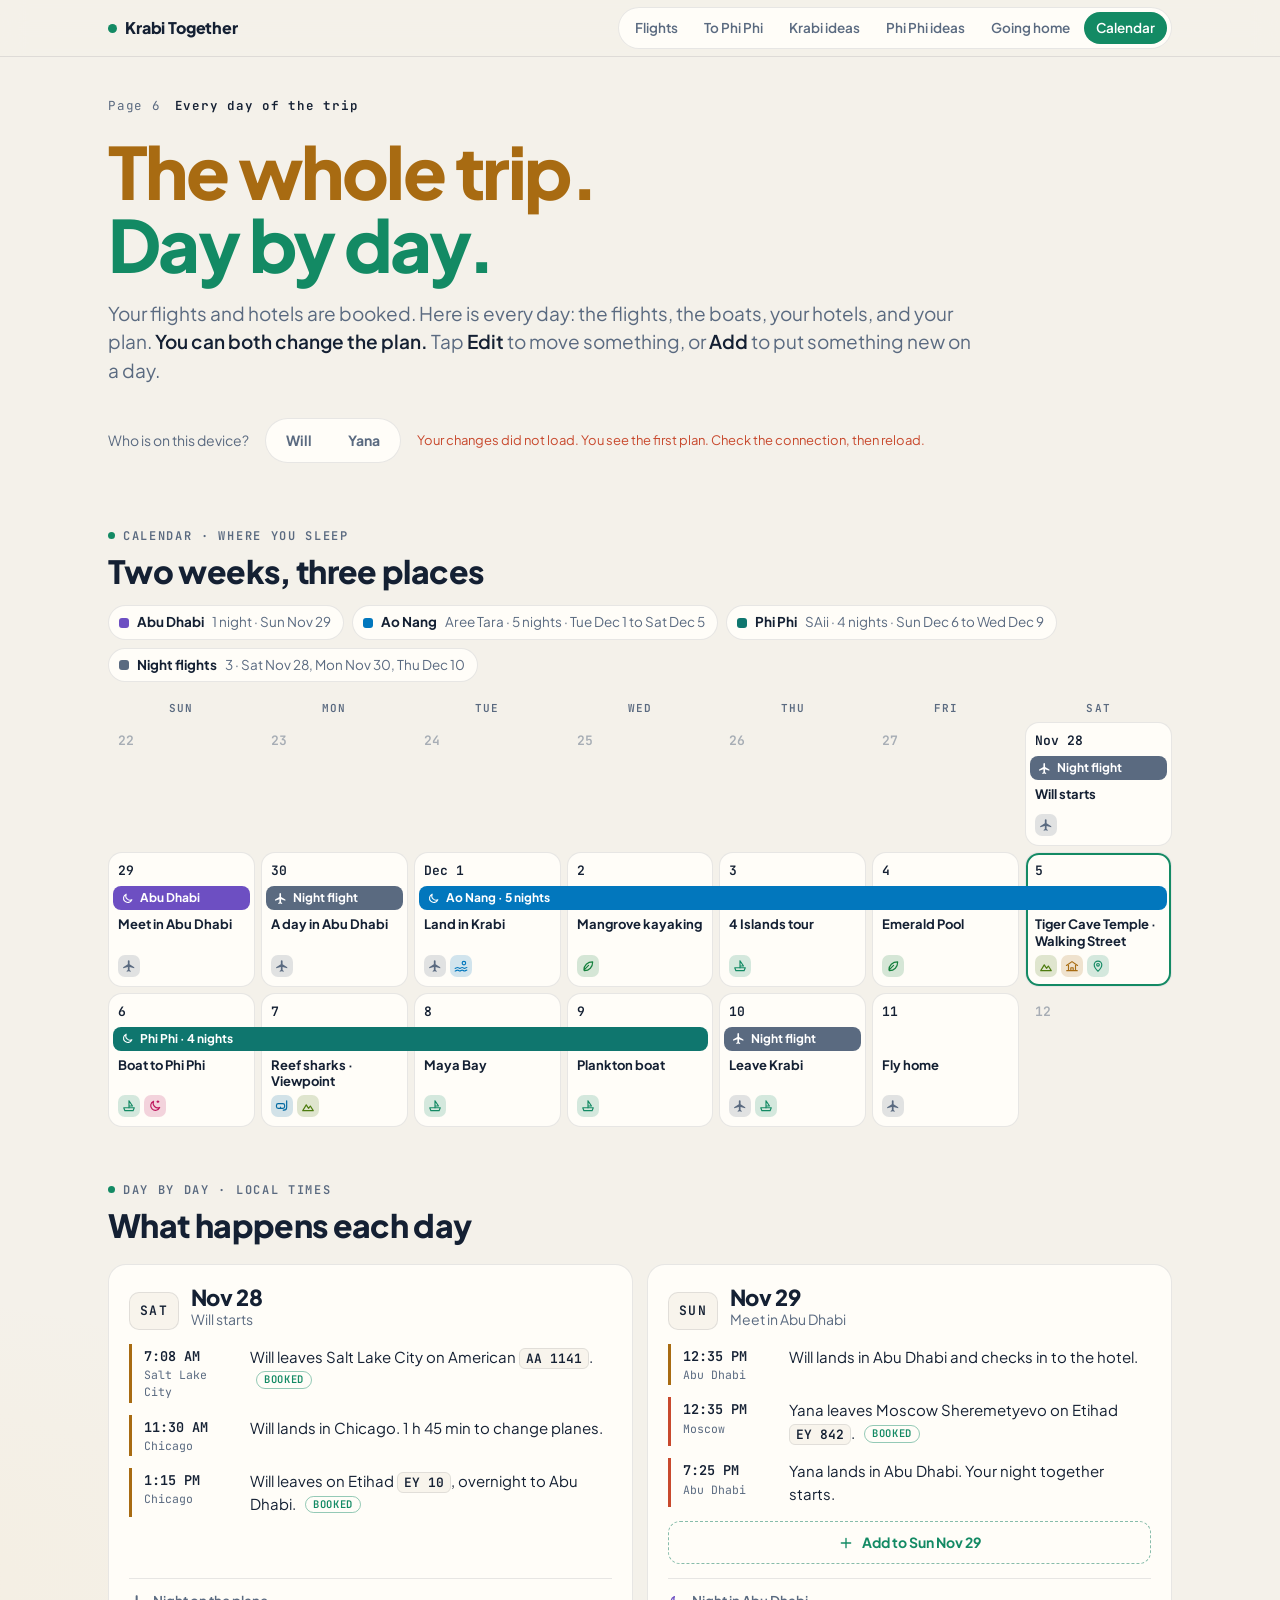
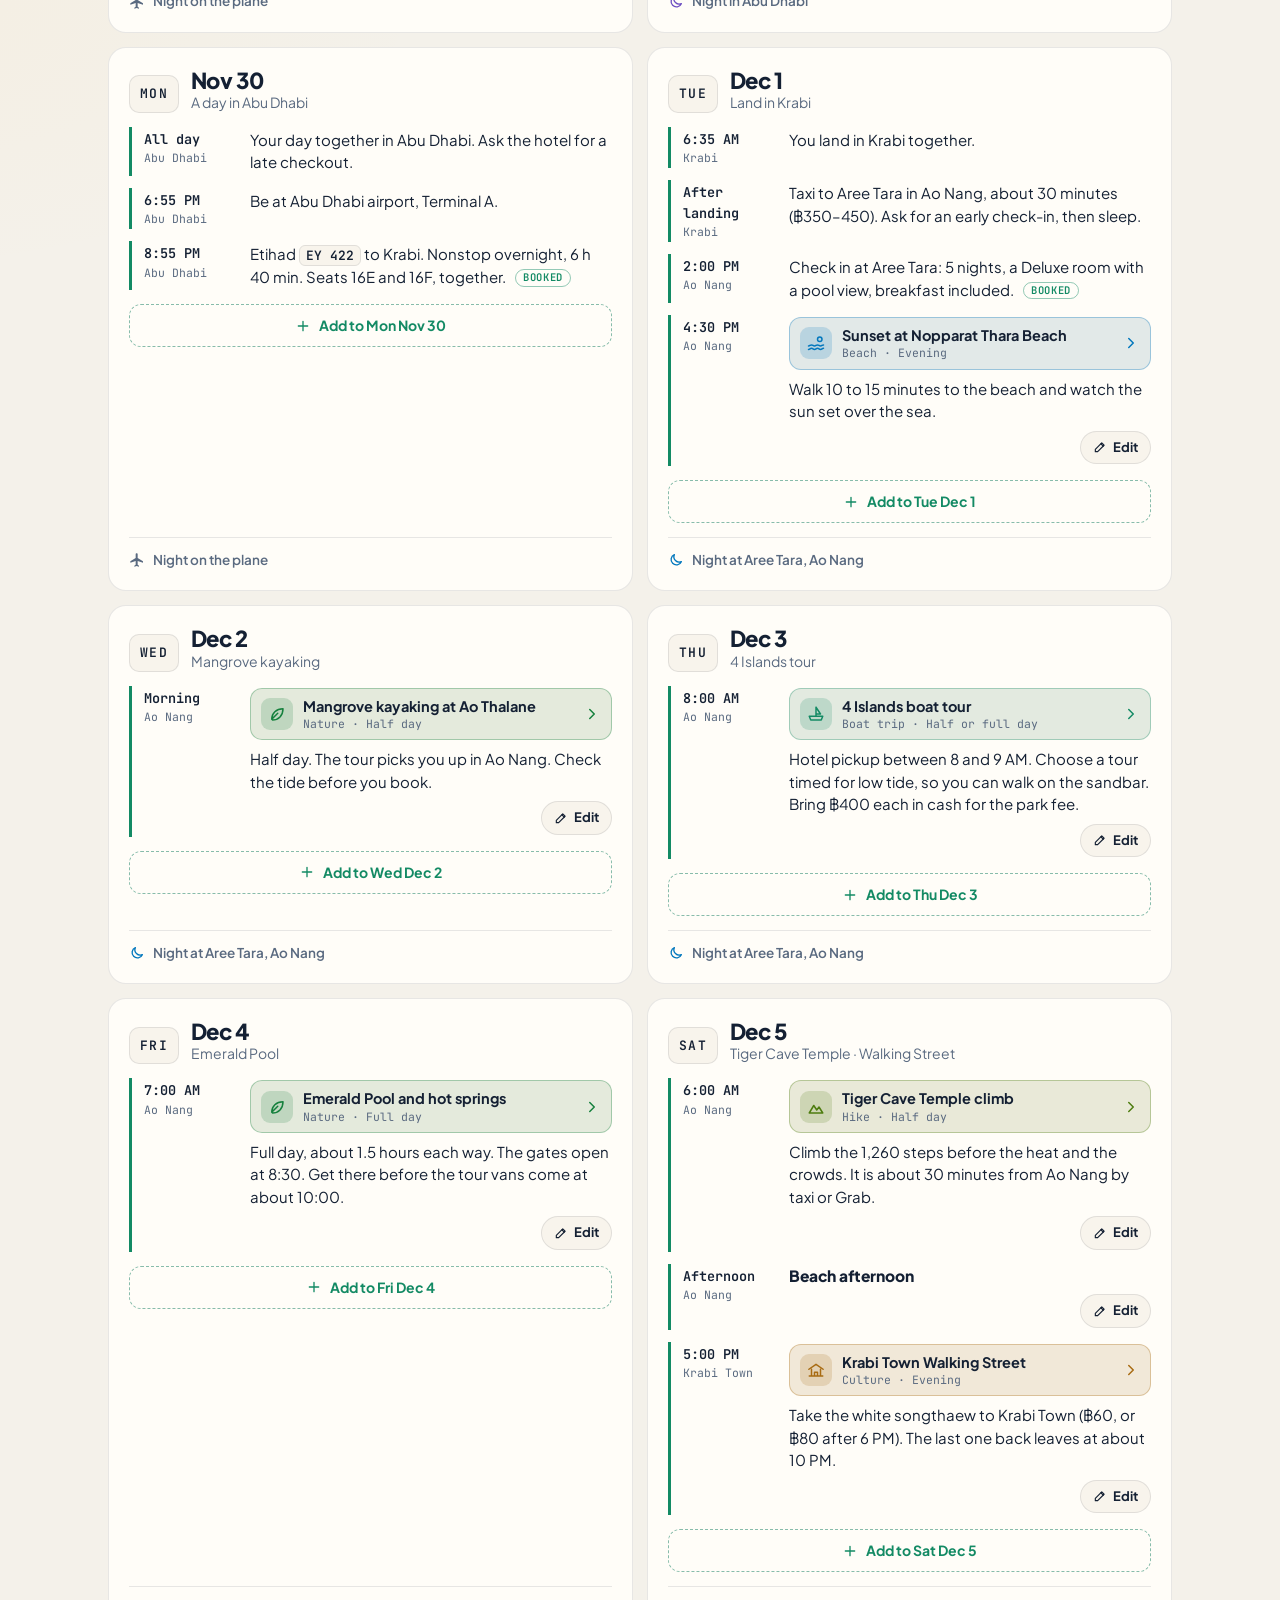
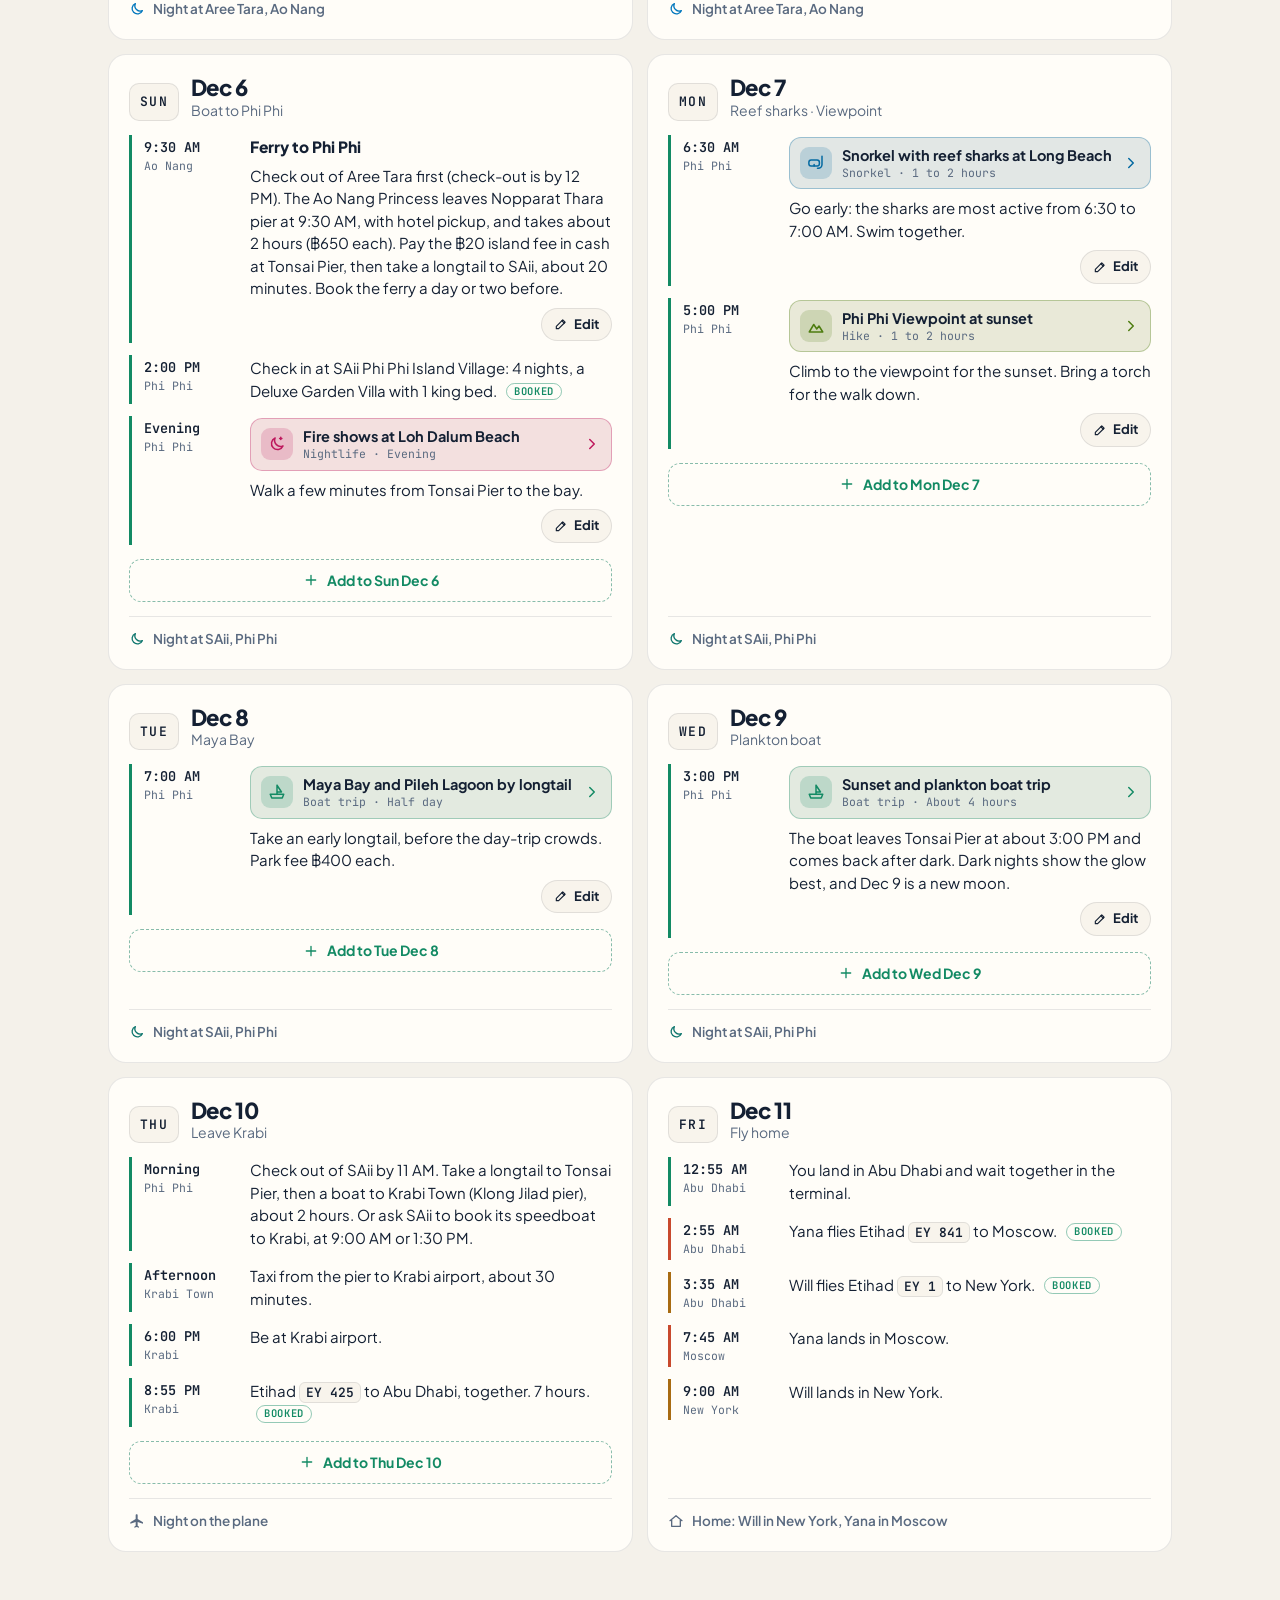
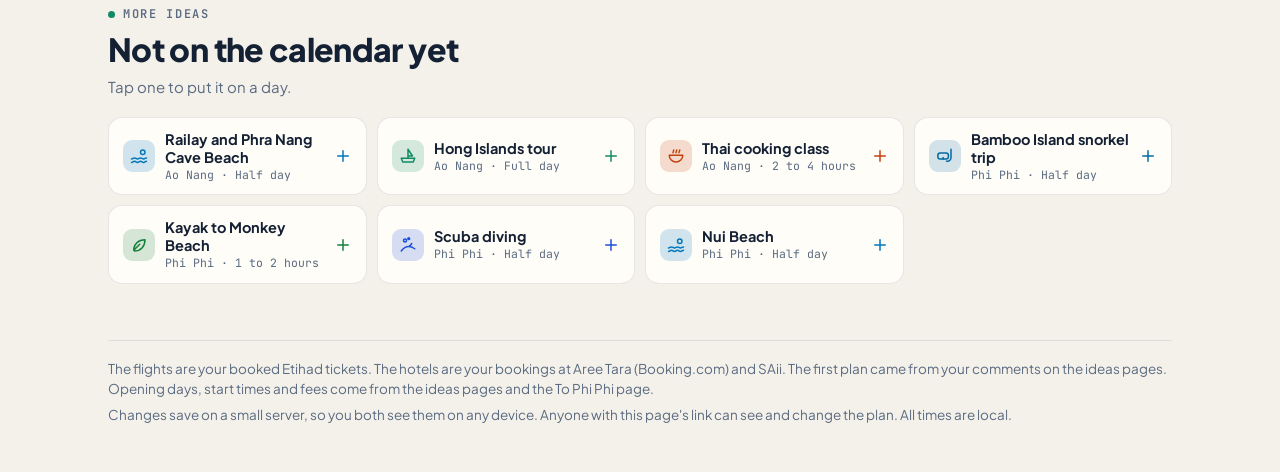
==== commit 16f0f081: "Add the booked hotels: Aree Tara (Dec 1-6) and SAii Phi Phi Island Village (Dec 6-10) - To Phi Phi: " ====
--- a/calendar.html
+++ b/calendar.html
@@ -321,7 +321,7 @@
   <div class="wrap">
     <p class="kicker reveal" style="--i:0"><span>Page 6</span><b>Every day of the trip</b></p>
     <h1 class="reveal" style="--i:1"><span class="a">The whole trip.</span> <span class="b">Day by day.</span></h1>
-    <p class="lead reveal" style="--i:2">Your flights are booked. Here is every day: the flights, the boats, where you sleep, and your plan. <b>You can both change the plan.</b> Tap <b>Edit</b> to move something, or <b>Add</b> to put something new on a day.</p>
+    <p class="lead reveal" style="--i:2">Your flights and hotels are booked. Here is every day: the flights, the boats, your hotels, and your plan. <b>You can both change the plan.</b> Tap <b>Edit</b> to move something, or <b>Add</b> to put something new on a day.</p>
   </div>
 </header>
 
@@ -358,7 +358,7 @@
   </section>
 
   <footer>
-    <p>The flights are your booked Etihad tickets. The first plan came from your comments on the ideas pages. Opening days, start times and fees come from the ideas pages and the To Phi Phi page.</p>
+    <p>The flights are your booked Etihad tickets. The hotels are your bookings at Aree Tara (Booking.com) and SAii. The first plan came from your comments on the ideas pages. Opening days, start times and fees come from the ideas pages and the To Phi Phi page.</p>
     <p>Changes save on a small server, so you both see them on any device. Anyone with this page's link can see and change the plan. All times are local.</p>
   </footer>
 </main>
@@ -434,13 +434,14 @@
   const PLACES = {
     air: { name: 'Night flight', night: 'Night on the plane' },
     auh: { name: 'Abu Dhabi', night: 'Night in Abu Dhabi', at: 'in Abu Dhabi' },
-    aonang: { name: 'Ao Nang', night: 'Night in Ao Nang', at: 'in Ao Nang' },
-    phiphi: { name: 'Phi Phi', night: 'Night on Phi Phi', at: 'on Phi Phi' },
+    aonang: { name: 'Ao Nang', hotel: 'Aree Tara', night: 'Night at Aree Tara, Ao Nang', at: 'in Ao Nang' },
+    phiphi: { name: 'Phi Phi', hotel: 'SAii', night: 'Night at SAii, Phi Phi', at: 'on Phi Phi' },
   };
   const TRIP_FIRST = '2026-11-28', TRIP_LAST = '2026-12-11';
   const PLAN_FIRST = '2026-11-29', PLAN_LAST = '2026-12-10'; // the days you can plan; the server keeps the same limits
   const LAND = '2026-12-01', LEAVE = '2026-12-10', LEAVE_BOAT = '09:00';
-  const FERRY_FIRST = '2026-12-02', FERRY_LAST = '2026-12-09'; // at least one night in Ao Nang and one on Phi Phi
+  // The booked hotels change on Sun Dec 6 (Aree Tara to Dec 6, SAii from Dec 6; both non-refundable), so the ferry keeps that day.
+  const FERRY_FIRST = '2026-12-06', FERRY_LAST = '2026-12-06';
   const PARTS = { 'Morning': '09:00', 'Afternoon': '14:00', 'Evening': '19:00', 'All day': '08:00' };
 
   // slug: [ideas page, title, tag, time, short name], as on ideas-krabi.html and ideas-phiphi.html.
@@ -483,12 +484,14 @@
       depText: 'Will flies Etihad <code>EY 1</code> to New York.', arrText: 'Will lands in New York.' },
   ].map(f => ({ ...f, dep: Date.parse(f.dep), arr: Date.parse(f.arr) }));
 
-  // Steps tied to the flights. They stay fixed.
+  // Steps tied to the flights and the hotels (Booking.com email Nov 14, SAii email Nov 13). They stay fixed.
   const FIXED = [
     { t: '2026-11-30T10:00:00+04:00', label: 'All day', tz: 'AUH', text: 'Your day together in Abu Dhabi. Ask the hotel for a late checkout.' },
     { t: '2026-11-30T18:55:00+04:00', tz: 'AUH', text: 'Be at Abu Dhabi airport, Terminal A.' },
-    { t: '2026-12-01T07:15:00+07:00', label: 'After landing', tz: 'KBV', where: 'Krabi', text: 'Taxi to Ao Nang, about 30 minutes (฿350–450). Ask the hotel for an early check-in, then sleep.' },
-    { t: '2026-12-10T09:00:00+07:00', label: 'Morning', tz: 'KBV', where: 'Phi Phi', boat: true, text: 'Boat from Tonsai Pier to Krabi Town (Klong Jilad pier), about 2 hours. Take a boat that reaches Krabi Town by mid-afternoon.' },
+    { t: '2026-12-01T07:15:00+07:00', label: 'After landing', tz: 'KBV', where: 'Krabi', text: 'Taxi to Aree Tara in Ao Nang, about 30 minutes (฿350–450). Ask for an early check-in, then sleep.' },
+    { t: '2026-12-01T14:00:00+07:00', tz: 'KBV', where: 'Ao Nang', booked: true, text: 'Check in at Aree Tara: 5 nights, a Deluxe room with a pool view, breakfast included.' },
+    { t: '2026-12-06T14:00:00+07:00', tz: 'KBV', where: 'Phi Phi', booked: true, text: 'Check in at SAii Phi Phi Island Village: 4 nights, a Deluxe Garden Villa with 1 king bed.' },
+    { t: '2026-12-10T09:00:00+07:00', label: 'Morning', tz: 'KBV', where: 'Phi Phi', boat: true, text: 'Check out of SAii by 11 AM. Take a longtail to Tonsai Pier, then a boat to Krabi Town (Klong Jilad pier), about 2 hours. Or ask SAii to book its speedboat to Krabi, at 9:00 AM or 1:30 PM.' },
     { t: '2026-12-10T14:00:00+07:00', label: 'Afternoon', tz: 'KBV', where: 'Krabi Town', text: 'Taxi from the pier to Krabi airport, about 30 minutes.' },
     { t: '2026-12-10T18:00:00+07:00', tz: 'KBV', text: 'Be at Krabi airport.' },
   ];
@@ -504,7 +507,7 @@
     { id: 'tiger-cave-temple', date: '2026-12-05', time: '06:00', note: 'Climb the 1,260 steps before the heat and the crowds. It is about 30 minutes from Ao Nang by taxi or Grab.' },
     { id: 'beach-day', date: '2026-12-05', time: '14:00', label: 'Afternoon', title: 'Beach afternoon', note: '' },
     { id: 'walking-street', date: '2026-12-05', time: '17:00', note: 'Take the white songthaew to Krabi Town (฿60, or ฿80 after 6 PM). The last one back leaves at about 10 PM.' },
-    { id: 'ferry', date: '2026-12-06', time: '09:30', title: 'Ferry to Phi Phi', note: 'The Ao Nang Princess leaves Nopparat Thara pier at 9:30 AM, with hotel pickup, and takes about 2 hours (฿650 each). Pay the ฿20 island fee in cash at Tonsai Pier. Book it a day or two before.' },
+    { id: 'ferry', date: '2026-12-06', time: '09:30', title: 'Ferry to Phi Phi', note: 'Check out of Aree Tara first (check-out is by 12 PM). The Ao Nang Princess leaves Nopparat Thara pier at 9:30 AM, with hotel pickup, and takes about 2 hours (฿650 each). Pay the ฿20 island fee in cash at Tonsai Pier, then take a longtail to SAii, about 20 minutes. Book the ferry a day or two before.' },
     { id: 'loh-dalum-fire-show', date: '2026-12-06', time: '20:00', label: 'Evening', note: 'Walk a few minutes from Tonsai Pier to the bay.' },
     { id: 'long-beach-snorkel', date: '2026-12-07', time: '06:30', note: 'Go early: the sharks are most active from 6:30 to 7:00 AM. Swim together.' },
     { id: 'viewpoint-sunset', date: '2026-12-07', time: '17:00', note: 'Climb to the viewpoint for the sunset. Bring a torch for the walk down.' },
@@ -602,7 +605,7 @@
     { ts: f.dep, tz: f.from, who: f.who, html: f.depText, kind: 'flight', booked: true },
     { ts: f.arr, tz: f.to, who: f.who, html: f.arrText, kind: 'flight' },
   ]);
-  const FIXED_EVENTS = FIXED.map(e => ({ ts: Date.parse(e.t), tz: e.tz, where: e.where, label: e.label, who: 'together', html: e.text, kind: e.boat ? 'boat' : 'note' }));
+  const FIXED_EVENTS = FIXED.map(e => ({ ts: Date.parse(e.t), tz: e.tz, where: e.where, label: e.label, who: 'together', html: e.text, kind: e.boat ? 'boat' : 'note', booked: e.booked }));
 
   function build() {
     const plan = currentPlan(), ferry = ferryOf(plan);
@@ -695,7 +698,7 @@
     const when = dates => dates.length === 1 ? `${dow(dates[0])} ${md(dates[0])}` : `${dow(dates[0])} ${md(dates[0])} to ${dow(dates[dates.length - 1])} ${md(dates[dates.length - 1])}`;
     const air = runs.filter(r => r.night === 'air');
     $('stays').innerHTML = runs.filter(r => r.night !== 'air').map(r =>
-      `<li class="place-${r.night}"><i></i><b>${PLACES[r.night].name}</b><span>${r.dates.length} night${r.dates.length === 1 ? '' : 's'}<em> · ${when(r.dates)}</em></span></li>`).join('')
+      `<li class="place-${r.night}"><i></i><b>${PLACES[r.night].name}</b><span>${PLACES[r.night].hotel ? `${PLACES[r.night].hotel} · ` : ''}${r.dates.length} night${r.dates.length === 1 ? '' : 's'}<em> · ${when(r.dates)}</em></span></li>`).join('')
       + `<li class="place-air"><i></i><b>Night flights</b><span>${air.length}<em> · ${air.map(r => `${dow(r.dates[0])} ${md(r.dates[0])}`).join(', ')}</em></span></li>`;
   }
 
@@ -866,7 +869,7 @@
     $('sheet-title').textContent = editing ? titleOf(trip.plan.find(i => i.id === S.id)) : S.fixedIdea ? IDEAS[S.idea][1] : S.date ? `${dow(S.date)} ${md(S.date)}` : 'Something new';
     $('sheet-icon').innerHTML = ideaPicked ? iconFor({ kind: 'idea', id: c.id }) : c.kind === 'idea' ? `<span class="idea__icon ico--own">${PLUS}</span>` : iconFor({ kind: c.kind });
     $('sheet-hint').hidden = S.kind !== 'ferry';
-    $('sheet-hint').textContent = 'The ferry day sets where you sleep: Ao Nang before it, Phi Phi from that night.';
+    $('sheet-hint').textContent = 'Your hotels change on Sun Dec 6, so the ferry stays on that day. You can change its time.';
     // What: an idea or your own (only when adding from a day)
     $('field-what').hidden = editing || S.fixedIdea;
     document.querySelectorAll('[data-what]').forEach(b => b.setAttribute('aria-pressed', String(b.dataset.what === S.what)));
@@ -876,7 +879,7 @@
       return `<button type="button" class="chip ${tagClass(tag)}" data-pick-idea="${slug}" aria-pressed="${S.idea === slug}"><span class="idea__icon">${tagIcon(tag)}</span><span class="idea__title">${esc(title)}<small>${page === 'krabi' ? 'Ao Nang' : 'Phi Phi'} · ${esc(time)}</small></span></button>`;
     }).join('') || '<p class="sheet__hint">Every idea is on the calendar.</p>';
     $('field-own').hidden = c.kind !== 'own';
-    // Day: the days you can plan; the ferry only on days that leave a night in each place
+    // Day: the days you can plan; the ferry only on the day the hotels change
     const ferry = S.kind === 'ferry' ? { ...trip.ferry, date: S.date || trip.ferry.date } : trip.ferry;
     let days = ['Sun', 'Mon', 'Tue', 'Wed', 'Thu', 'Fri', 'Sat'].map(d => `<span aria-hidden="true">${d[0]}</span>`).join('');
     for (let d = addDays(PLAN_FIRST, -weekday(PLAN_FIRST)); d <= PLAN_LAST; d = addDays(d, 1)) {
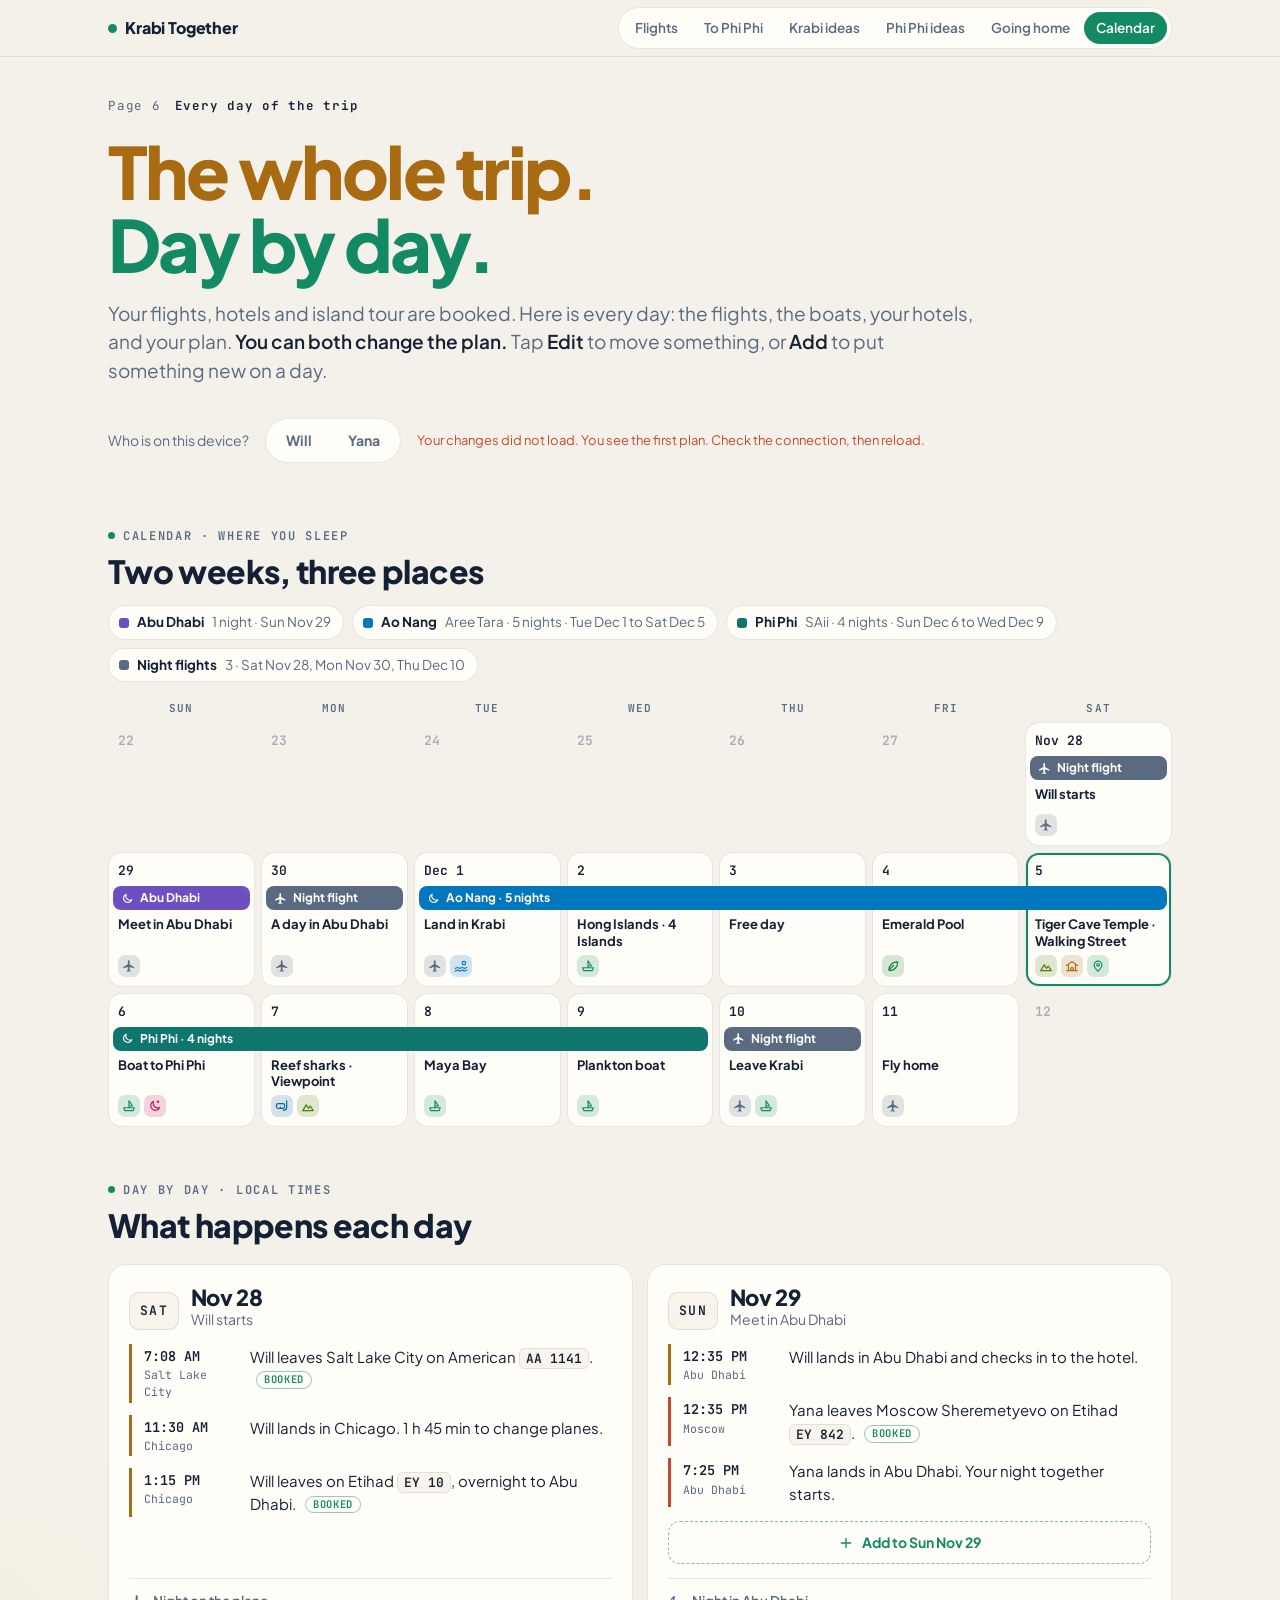
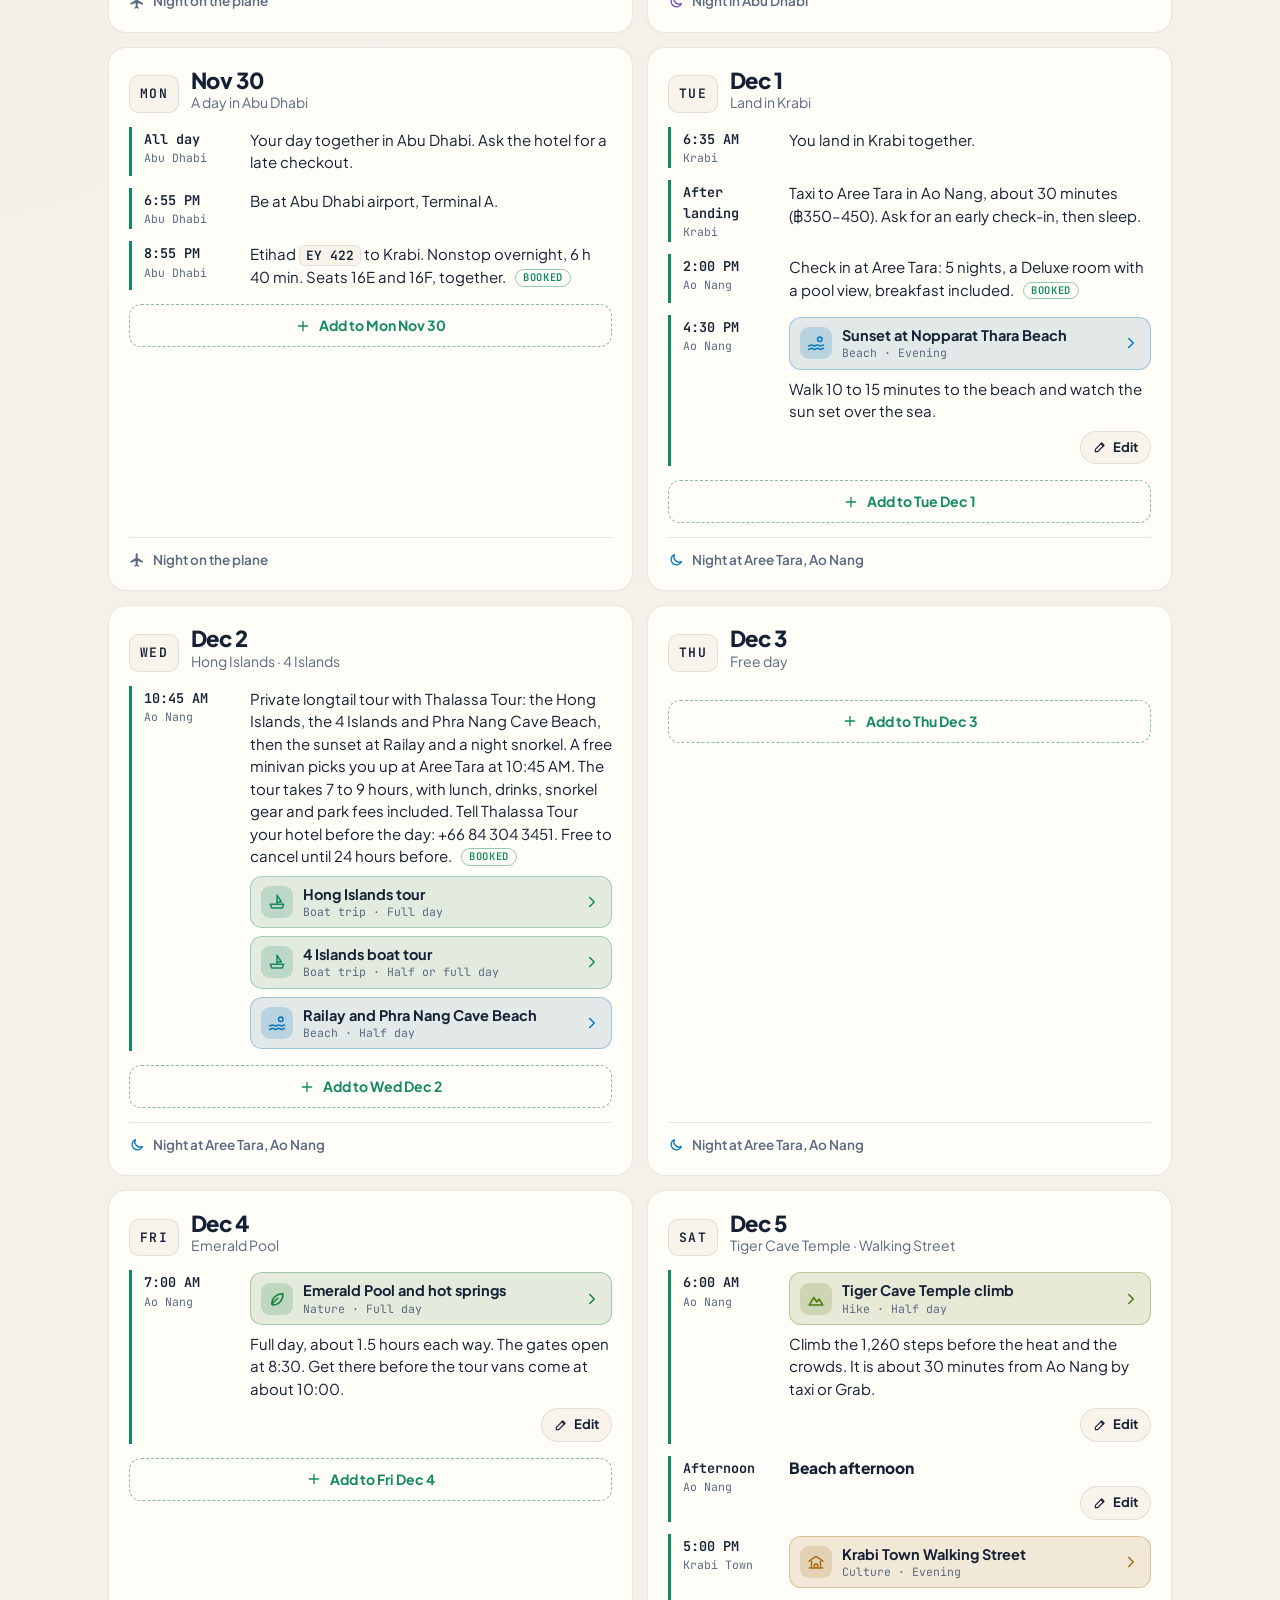
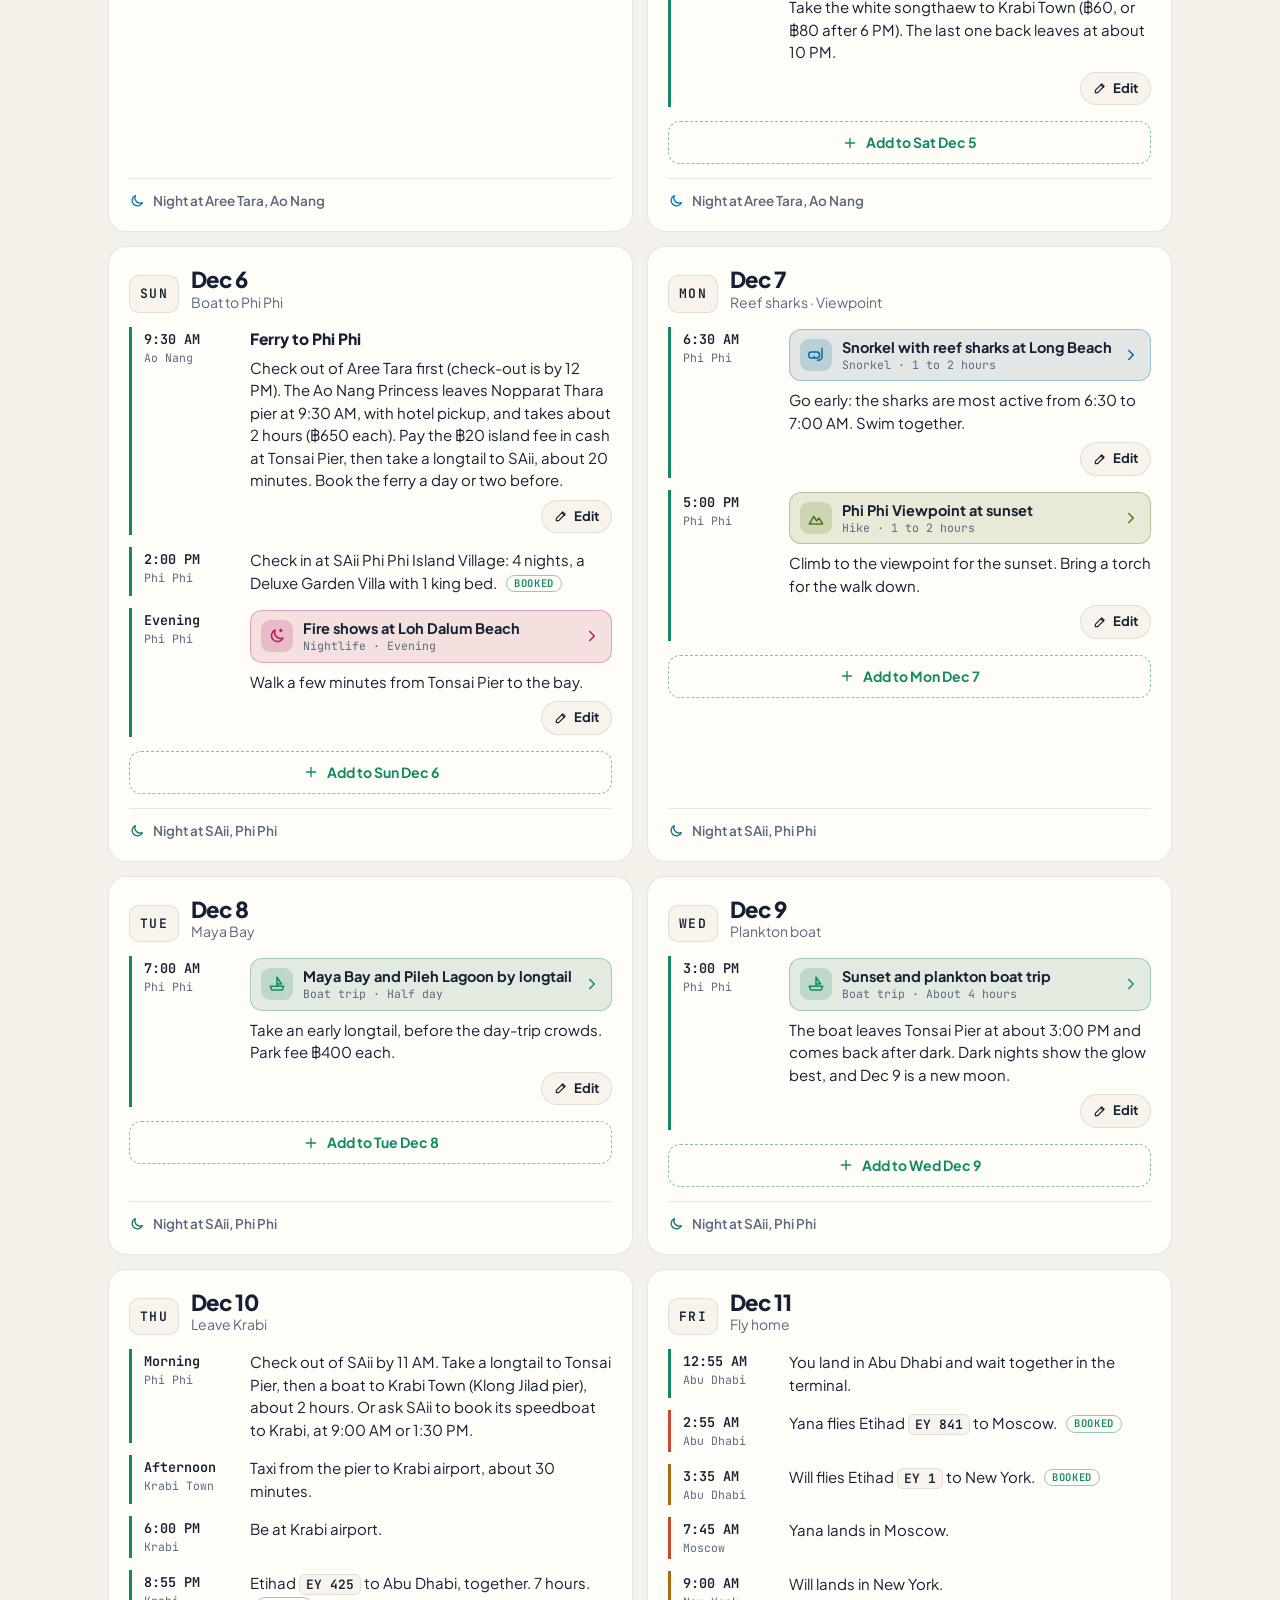
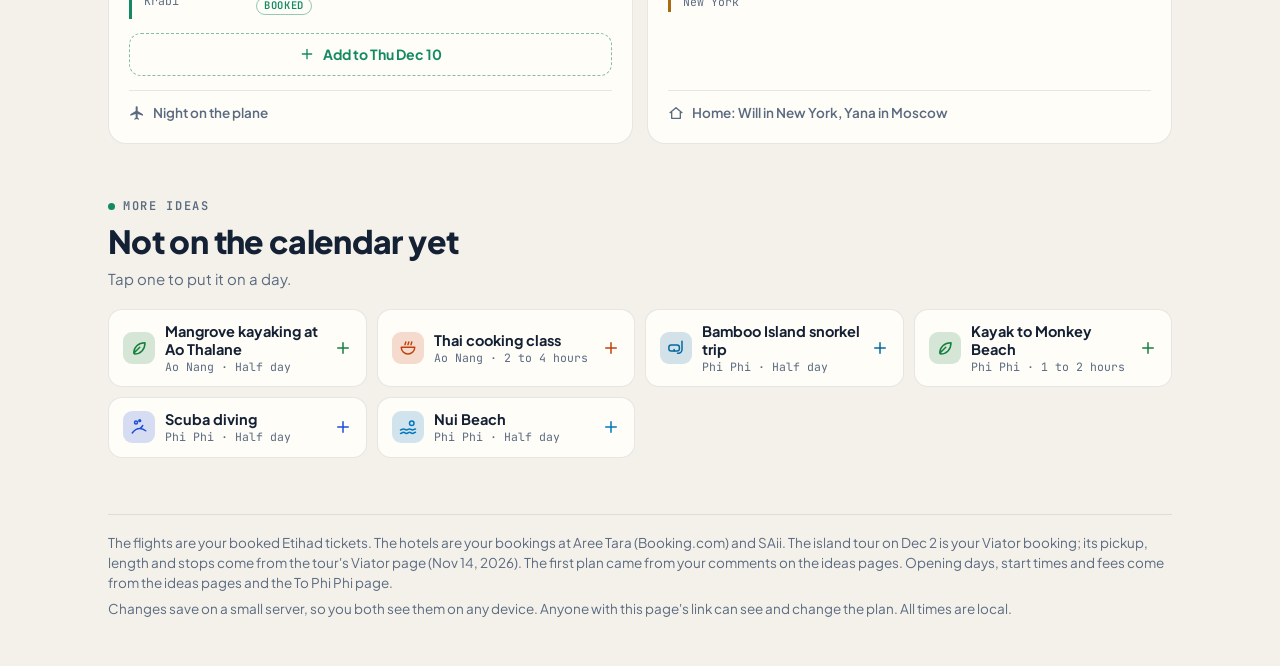
==== commit 90a98ad0: "Calendar: add the booked island tour on Wed Dec 2 (Viator) - A booked event at 10:45 AM: private lon" ====
--- a/calendar.html
+++ b/calendar.html
@@ -321,7 +321,7 @@
   <div class="wrap">
     <p class="kicker reveal" style="--i:0"><span>Page 6</span><b>Every day of the trip</b></p>
     <h1 class="reveal" style="--i:1"><span class="a">The whole trip.</span> <span class="b">Day by day.</span></h1>
-    <p class="lead reveal" style="--i:2">Your flights and hotels are booked. Here is every day: the flights, the boats, your hotels, and your plan. <b>You can both change the plan.</b> Tap <b>Edit</b> to move something, or <b>Add</b> to put something new on a day.</p>
+    <p class="lead reveal" style="--i:2">Your flights, hotels and island tour are booked. Here is every day: the flights, the boats, your hotels, and your plan. <b>You can both change the plan.</b> Tap <b>Edit</b> to move something, or <b>Add</b> to put something new on a day.</p>
   </div>
 </header>
 
@@ -358,7 +358,7 @@
   </section>
 
   <footer>
-    <p>The flights are your booked Etihad tickets. The hotels are your bookings at Aree Tara (Booking.com) and SAii. The first plan came from your comments on the ideas pages. Opening days, start times and fees come from the ideas pages and the To Phi Phi page.</p>
+    <p>The flights are your booked Etihad tickets. The hotels are your bookings at Aree Tara (Booking.com) and SAii. The island tour on Dec 2 is your Viator booking; its pickup, length and stops come from the tour's Viator page (Nov 14, 2026). The first plan came from your comments on the ideas pages. Opening days, start times and fees come from the ideas pages and the To Phi Phi page.</p>
     <p>Changes save on a small server, so you both see them on any device. Anyone with this page's link can see and change the plan. All times are local.</p>
   </footer>
 </main>
@@ -484,25 +484,27 @@
       depText: 'Will flies Etihad <code>EY 1</code> to New York.', arrText: 'Will lands in New York.' },
   ].map(f => ({ ...f, dep: Date.parse(f.dep), arr: Date.parse(f.arr) }));
 
-  // Steps tied to the flights and the hotels (Booking.com email Nov 14, SAii email Nov 13). They stay fixed.
+  // Steps tied to the flights, the hotels (Booking.com email Nov 14, SAii email Nov 13) and the tour (Viator email Nov 14). They stay fixed.
+  // A booked tour lists the ideas it covers: they show inside it, not as plan items.
   const FIXED = [
     { t: '2026-11-30T10:00:00+04:00', label: 'All day', tz: 'AUH', text: 'Your day together in Abu Dhabi. Ask the hotel for a late checkout.' },
     { t: '2026-11-30T18:55:00+04:00', tz: 'AUH', text: 'Be at Abu Dhabi airport, Terminal A.' },
     { t: '2026-12-01T07:15:00+07:00', label: 'After landing', tz: 'KBV', where: 'Krabi', text: 'Taxi to Aree Tara in Ao Nang, about 30 minutes (฿350–450). Ask for an early check-in, then sleep.' },
     { t: '2026-12-01T14:00:00+07:00', tz: 'KBV', where: 'Ao Nang', booked: true, text: 'Check in at Aree Tara: 5 nights, a Deluxe room with a pool view, breakfast included.' },
+    { t: '2026-12-02T10:45:00+07:00', tz: 'KBV', where: 'Ao Nang', boat: true, booked: true, ideas: ['hong-islands', 'four-islands', 'railay'],
+      text: 'Private longtail tour with Thalassa Tour: the Hong Islands, the 4 Islands and Phra Nang Cave Beach, then the sunset at Railay and a night snorkel. A free minivan picks you up at Aree Tara at 10:45 AM. The tour takes 7 to 9 hours, with lunch, drinks, snorkel gear and park fees included. Tell Thalassa Tour your hotel before the day: +66 84 304 3451. Free to cancel until 24 hours before.' },
     { t: '2026-12-06T14:00:00+07:00', tz: 'KBV', where: 'Phi Phi', booked: true, text: 'Check in at SAii Phi Phi Island Village: 4 nights, a Deluxe Garden Villa with 1 king bed.' },
     { t: '2026-12-10T09:00:00+07:00', label: 'Morning', tz: 'KBV', where: 'Phi Phi', boat: true, text: 'Check out of SAii by 11 AM. Take a longtail to Tonsai Pier, then a boat to Krabi Town (Klong Jilad pier), about 2 hours. Or ask SAii to book its speedboat to Krabi, at 9:00 AM or 1:30 PM.' },
     { t: '2026-12-10T14:00:00+07:00', label: 'Afternoon', tz: 'KBV', where: 'Krabi Town', text: 'Taxi from the pier to Krabi airport, about 30 minutes.' },
     { t: '2026-12-10T18:00:00+07:00', tz: 'KBV', text: 'Be at Krabi airport.' },
   ];
-  const FIXED_TITLES = { '2026-11-28': 'Will starts', '2026-11-29': 'Meet in Abu Dhabi', '2026-11-30': 'A day in Abu Dhabi', '2026-12-01': 'Land in Krabi', '2026-12-10': 'Leave Krabi', '2026-12-11': 'Fly home' };
+  const BOOKED_IDEAS = new Set(FIXED.flatMap(e => e.ideas || []));
+  const FIXED_TITLES = { '2026-11-28': 'Will starts', '2026-11-29': 'Meet in Abu Dhabi', '2026-11-30': 'A day in Abu Dhabi', '2026-12-01': 'Land in Krabi', '2026-12-02': 'Hong Islands · 4 Islands', '2026-12-10': 'Leave Krabi', '2026-12-11': 'Fly home' };
 
   // The first plan, from your comments on the ideas pages. Both of you can move, add and remove plan items;
   // the server keeps only the changes (one row per item). Times are local wall-clock times.
   const FIRST_PLAN = [
     { id: 'nopparat-thara-sunset', date: '2026-12-01', time: '16:30', note: 'Walk 10 to 15 minutes to the beach and watch the sun set over the sea.' },
-    { id: 'mangrove-kayak', date: '2026-12-02', time: '09:00', label: 'Morning', note: 'Half day. The tour picks you up in Ao Nang. Check the tide before you book.' },
-    { id: 'four-islands', date: '2026-12-03', time: '08:00', note: 'Hotel pickup between 8 and 9 AM. Choose a tour timed for low tide, so you can walk on the sandbar. Bring ฿400 each in cash for the park fee.' },
     { id: 'emerald-pool', date: '2026-12-04', time: '07:00', note: 'Full day, about 1.5 hours each way. The gates open at 8:30. Get there before the tour vans come at about 10:00.' },
     { id: 'tiger-cave-temple', date: '2026-12-05', time: '06:00', note: 'Climb the 1,260 steps before the heat and the crowds. It is about 30 minutes from Ao Nang by taxi or Grab.' },
     { id: 'beach-day', date: '2026-12-05', time: '14:00', label: 'Afternoon', title: 'Beach afternoon', note: '' },
@@ -561,6 +563,7 @@
     }
     for (const [id, row] of rows) {
       if (row.removed || FIRST_PLAN.some(f => f.id === id)) continue;
+      if (BOOKED_IDEAS.has(id)) { log('plan: this idea is part of a booked tour, so it shows with the booking', id, row.date); continue; }
       const kind = kindOf(id);
       if (kind === 'own' && !row.title) { warn('plan: a new item has no name, so it is not shown', id); continue; }
       items.push({ id, kind, date: row.date, time: row.time, label: row.label || '', title: row.title || '', note: kind === 'own' ? row.note || '' : '', changedBy: row.author, added: true });
@@ -605,7 +608,7 @@
     { ts: f.dep, tz: f.from, who: f.who, html: f.depText, kind: 'flight', booked: true },
     { ts: f.arr, tz: f.to, who: f.who, html: f.arrText, kind: 'flight' },
   ]);
-  const FIXED_EVENTS = FIXED.map(e => ({ ts: Date.parse(e.t), tz: e.tz, where: e.where, label: e.label, who: 'together', html: e.text, kind: e.boat ? 'boat' : 'note', booked: e.booked }));
+  const FIXED_EVENTS = FIXED.map(e => ({ ts: Date.parse(e.t), tz: e.tz, where: e.where, label: e.label, who: 'together', html: e.text, kind: e.boat ? 'boat' : 'note', booked: e.booked, ideas: e.ideas }));
 
   function build() {
     const plan = currentPlan(), ferry = ferryOf(plan);
@@ -640,7 +643,9 @@
       if (kindOf(f.id) !== 'idea' && !f.title) problems.push(`first plan: "${f.id}" has no name (a misspelled idea slug lands here too)`);
       if (f.date < PLAN_FIRST || f.date > PLAN_LAST) problems.push(`first plan: "${f.id}" is outside the days you can plan`);
       if (f.label && !PARTS[f.label]) problems.push(`first plan: "${f.id}" has the label "${f.label}"`);
-    }
+      if (BOOKED_IDEAS.has(f.id)) problems.push(`first plan: "${f.id}" is part of a booked tour, so it would show twice`);
+    }
+    BOOKED_IDEAS.forEach(slug => { if (!IDEAS[slug]) problems.push(`booked tour: "${slug}" is not an idea`); });
     if (!FIRST_PLAN.some(f => f.id === 'ferry')) problems.push('first plan: no ferry, so the nights cannot be set');
     const first = FIRST_PLAN.map(f => ({ ...f, kind: kindOf(f.id) }));
     first.forEach(f => warningsFor(f, first.find(x => x.id === 'ferry')).forEach(w => problems.push(`first plan: ${f.id}: ${w}`)));
@@ -753,13 +758,13 @@
       <article class="day" id="d-${d.date}">
         <header><span class="day__dow">${dow(d.date)}</span><span class="day__date">${md(d.date)}</span><span class="day__title">${esc(d.title)}</span></header>
         <ol class="events">${d.events.map(e => `<li class="ev ev--${e.who}${e.item ? ' ev--plan' : ''}"${e.item ? ` data-item="${esc(e.item.id)}"` : ''}><time>${esc(e.time)}<small>${esc(e.where)}</small></time>`
-          + `<div class="ev__body">${e.item ? planBody(e) : `<p>${e.html}${e.booked ? ' <span class="booked">Booked</span>' : ''}</p>`}</div></li>`).join('')}</ol>
+          + `<div class="ev__body">${e.item ? planBody(e) : `<p>${e.html}${e.booked ? ' <span class="booked">Booked</span>' : ''}</p>${(e.ideas || []).map(ideaLink).join('')}`}</div></li>`).join('')}</ol>
         ${d.date >= PLAN_FIRST && d.date <= PLAN_LAST ? `<button type="button" class="add-btn" data-add-day="${d.date}">${PLUS}Add to ${dow(d.date)} ${md(d.date)}</button>` : ''}
         <p class="night place-${d.night || 'home'}">${d.night === 'air' ? PLANE : d.night ? MOON : HOUSE}${nightText(d)}</p>
       </article>`).join('');
   }
 
-  const unplacedIdeas = () => Object.keys(IDEAS).filter(slug => !trip.plan.some(i => i.id === slug));
+  const unplacedIdeas = () => Object.keys(IDEAS).filter(slug => !BOOKED_IDEAS.has(slug) && !trip.plan.some(i => i.id === slug));
   function renderMore() {
     $('more').innerHTML = unplacedIdeas().map(slug => {
       const [page, title, tag, time] = IDEAS[slug];
